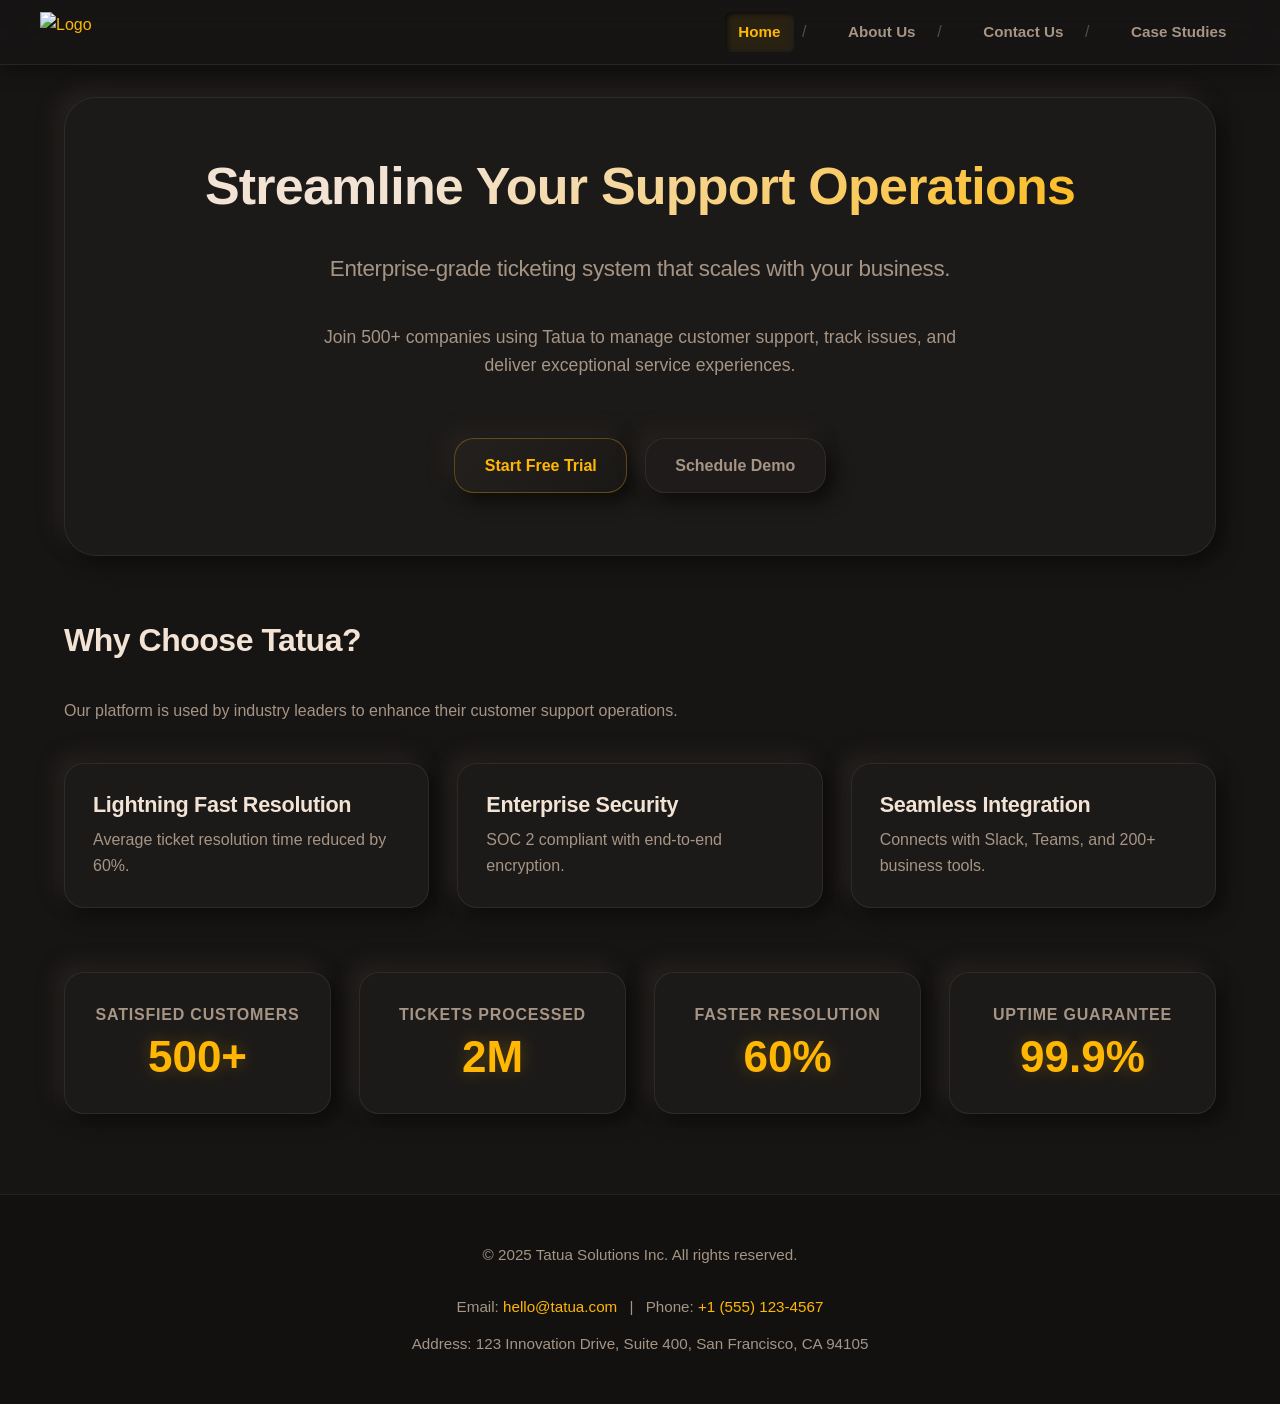
==== index.html @ 138afcab "Final Commit" ====
<!DOCTYPE html>
<html lang="en">
<head>
    <meta charset="UTF-8">
    <meta name="viewport" content="width=device-width, initial-scale=1.0">
    <meta name="description" content="Streamline your support operations with Tatua's enterprise-grade ticketing system. Join 500+ companies delivering exceptional customer experiences.">
    <title>Tatua - Enterprise Ticketing Solutions</title>
    <link rel="stylesheet" href="/global.css">
    <link rel="icon" href="/assets/tatua-favicon.png" type="image/x-icon">
</head>
<body>
    <!-- Header Section -->
    <header class="site-header">
        <div class="header-container">
          <!-- Brand / Logo -->
          <a href="/" class="brand" aria-label="Tatua Home">
            <img src="/assets/tatua-logo.png" alt="Logo" class="brand-logo" width="80" height="40">
          </a>
      
          <!-- Primary Navigation -->
          <nav class="main-nav" aria-label="Main Navigation">
            <ul class="nav-list">
              <li><a href="/index.html" class="nav-link active">Home</a></li>
              <li><a href="/pages/about.html" class="nav-link">About Us</a></li>
              <li><a href="/pages/contact.html" class="nav-link">Contact Us</a></li>
              <li><a href="/pages/case_studies.html" class="nav-link">Case Studies</a></li>
            </ul>
          </nav>
        </div>
    </header>

    <main>
        <!-- Hero Section -->
        <section aria-labelledby="hero-title">    
            <h1 id="hero-title">Streamline Your Support Operations</h1>
            <h2>Enterprise-grade ticketing system that scales with your business.</h2>
            <p>Join 500+ companies using Tatua to manage customer support, track issues, and deliver exceptional service experiences.</p>
            <div>
                <a href="/pages/contact.html" class="btn btn-primary">Start Free Trial</a>
                <a href="/pages/contact.html" class="btn btn-secondary">Schedule Demo</a>
            </div>
        </section>

        <!-- Services Section -->
        <section aria-labelledby="why-choose-us">
            <h2 id="why-choose-us">Why Choose Tatua?</h2>
            <p>Our platform is used by industry leaders to enhance their customer support operations.</p>
            <div class="cards-grid">
                <article class="card">
                    <h3>Lightning Fast Resolution</h3>
                    <p>Average ticket resolution time reduced by 60%.</p>
                </article>
                <article class="card">
                    <h3>Enterprise Security</h3>
                    <p>SOC 2 compliant with end-to-end encryption.</p>
                </article>
                <article class="card">
                    <h3>Seamless Integration</h3>
                    <p>Connects with Slack, Teams, and 200+ business tools.</p>
                </article>
            </div>
        </section>

        <!-- Stats Section -->
        <section aria-labelledby="stats-heading">
            <h2 id="stats-heading" class="sr-only">Our Stats</h2>
            <ul class="stats-list">
                <li class="stat-card">
                    <h3>Satisfied Customers</h3>
                    <p class="stat-number">500+</p>
                </li>
                <li class="stat-card">
                    <h3>Tickets Processed</h3>
                    <p class="stat-number">2M</p>
                </li>
                <li class="stat-card">
                    <h3>Faster Resolution</h3>
                    <p class="stat-number">60%</p>
                </li>
                <li class="stat-card">
                    <h3>Uptime Guarantee</h3>
                    <p class="stat-number">99.9%</p>
                </li>
            </ul>
        </section>
    </main>

    <!-- Footer Section -->
    <footer>
        <p>&copy; 2025 Tatua Solutions Inc. All rights reserved.</p>
        <div>
            <address>Email: <a href="mailto:hello@tatua.com">hello@tatua.com</a></address> |
            <address>Phone: <a href="tel:+15551234567">+1 (555) 123-4567</a></address>
        </div>
        <address>Address: 123 Innovation Drive, Suite 400, San Francisco, CA 94105</address>
    </footer>
</body>
</html>
---- global.css ----
/* ==========================================================================
   TATUA ENTERPRISE DESIGN SYSTEM - GLOBAL STYLESHEET
   Theme: Warm Night / Anti-Glare Neumorphism
   ========================================================================== */

/* --------------------------------------------------
   1. CSS Custom Properties / Design Tokens
   -------------------------------------------------- */
:root {
  /* Color Palette - Warm Night Anti-Glare */
  --color-bg: #171514;
  --color-surface: #1e1b1a;
  --color-surface-hover: #262220;
  --color-card-bg: #1c1a18;
  --color-card-border: rgba(242, 227, 213, 0.08);

  /* Typography Colors */
  --text-primary: #f2e3d5;
  --text-muted: #a69485;
  --text-subtle: #807165;
  --text-inverse: #171514;

  /* Accent Colors */
  --accent-amber: #ffb703;
  --accent-warm: #fb8500;
  --accent-glow: rgba(255, 183, 3, 0.25);
  --accent-glow-subtle: rgba(255, 183, 3, 0.08);

  /* Neumorphic Elevation Shadows */
  --shadow-flat: 8px 8px 18px #0d0c0b, -8px -8px 18px #262220;
  --shadow-flat-sm: 4px 4px 10px #0d0c0b, -4px -4px 10px #262220;
  --shadow-flat-hover: 12px 12px 24px #080707, -12px -12px 24px #2c2825;
  --shadow-inset: inset 4px 4px 10px #0d0c0b, inset -4px -4px 10px #262220;
  --shadow-inset-sm: inset 2px 2px 5px #0d0c0b, inset -2px -2px 5px #262220;
  --shadow-pressed: inset 3px 3px 6px #0d0c0b, inset -3px -3px 6px #262220;

  /* Border Radii */
  --radius-xs: 6px;
  --radius-sm: 12px;
  --radius-md: 20px;
  --radius-lg: 32px;
  --radius-full: 9999px;

  /* Layout & Spacing */
  --max-content-width: 1200px;
  --section-gap: 4rem;

  /* Transitions */
  --transition-fast: all 0.15s ease-out;
  --transition-normal: all 0.25s cubic-bezier(0.4, 0, 0.2, 1);
  --transition-slow: all 0.4s cubic-bezier(0.4, 0, 0.2, 1);
}

/* --------------------------------------------------
   2. Base CSS Reset & Typography
   -------------------------------------------------- */
*,
*::before,
*::after {
  box-sizing: border-box;
  margin: 0;
  padding: 0;
}

html {
  color-scheme: dark;
  scroll-behavior: smooth;
  font-size: 16px;
}

body {
  background-color: var(--color-bg);
  color: var(--text-primary);
  font-family: -apple-system, BlinkMacSystemFont, "Segoe UI", Roboto, Helvetica, Arial, sans-serif;
  line-height: 1.6;
  min-height: 100vh;
  display: flex;
  flex-direction: column;
  -webkit-font-smoothing: antialiased;
}

/* Typography Hierarchy */
h1, h2, h3, h4, h5, h6 {
  color: var(--text-primary);
  font-weight: 700;
  line-height: 1.25;
  letter-spacing: -0.015em;
}

h1 {
  font-size: 2.75rem;
  margin-bottom: 1rem;
}

h2 {
  font-size: 2rem;
  margin-bottom: 0.85rem;
}

h3 {
  font-size: 1.35rem;
  margin-bottom: 0.5rem;
}

h4 {
  font-size: 1.15rem;
}

p {
  color: var(--text-muted);
  margin-bottom: 1rem;
}

p:last-child {
  margin-bottom: 0;
}

a {
  text-decoration: none;
  color: var(--accent-amber);
  transition: var(--transition-normal);
}

a:hover {
  color: #ffffff;
  text-shadow: 0 0 8px var(--accent-glow);
}

ul, ol {
  list-style: none;
}

img, svg {
  display: block;
  max-width: 100%;
  height: auto;
}

/* Main Layout Container */
main {
  max-width: var(--max-content-width);
  width: 100%;
  margin: 0 auto;
  padding: 2rem 1.5rem 5rem 1.5rem;
  display: flex;
  flex-direction: column;
  gap: var(--section-gap);
  flex: 1;
}

/* Screen Reader Only Utility */
.sr-only {
  position: absolute;
  width: 1px;
  height: 1px;
  padding: 0;
  margin: -1px;
  overflow: hidden;
  clip: rect(0, 0, 0, 0);
  border: 0;
}

/* --------------------------------------------------
   3. Header & Site Navigation
   -------------------------------------------------- */
.site-header {
  position: sticky;
  top: 0;
  z-index: 1000;
  background-color: rgba(23, 21, 20, 0.85);
  backdrop-filter: blur(16px);
  -webkit-backdrop-filter: blur(16px);
  border-bottom: 1px solid var(--color-card-border);
  padding: 0.75rem 1.5rem;
  box-shadow: 0 4px 20px rgba(0, 0, 0, 0.4);
}

.header-container {
  max-width: var(--max-content-width);
  margin: 0 auto;
  display: flex;
  align-items: center;
  justify-content: space-between;
}

.brand {
  display: flex;
  align-items: center;
  gap: 0.75rem;
}

.brand-logo {
  height: 40px;
  width: auto;
  object-fit: contain;
  transition: var(--transition-normal);
}

.brand:hover .brand-logo {
  transform: scale(1.03);
  filter: drop-shadow(0 0 10px var(--accent-glow));
}

.main-nav {
  display: flex;
  align-items: center;
}

.nav-list {
  display: flex;
  align-items: center;
  gap: 1.75rem;
}

.nav-link {
  color: var(--text-muted);
  font-weight: 600;
  font-size: 0.95rem;
  padding: 0.5rem 0.85rem;
  border-radius: var(--radius-xs);
  transition: var(--transition-normal);
}

.nav-link:hover,
.nav-link.active {
  color: var(--accent-amber);
  background: var(--accent-glow-subtle);
  box-shadow: var(--shadow-inset-sm);
}

/* --------------------------------------------------
   4. Breadcrumb Navigation
   -------------------------------------------------- */
nav[aria-label="Breadcrumb"],
nav > ol {
  max-width: var(--max-content-width);
  margin: 1rem auto 0 auto;
  padding: 0 1.5rem;
}

nav ol {
  display: flex;
  align-items: center;
  gap: 0.5rem;
  font-size: 0.9rem;
  color: var(--text-subtle);
}

nav li {
  display: flex;
  align-items: center;
}

nav li:not(:last-child)::after {
  content: "/";
  margin-left: 0.5rem;
  color: var(--text-subtle);
  opacity: 0.6;
}

nav li a {
  color: var(--text-muted);
  font-weight: 500;
}

nav li a:hover {
  color: var(--accent-amber);
}

nav li[aria-current="page"] {
  color: var(--text-primary);
  font-weight: 600;
}

/* --------------------------------------------------
   5. Buttons & Interactive Primitives
   -------------------------------------------------- */
.btn {
  display: inline-flex;
  align-items: center;
  justify-content: center;
  padding: 0.85rem 1.85rem;
  font-size: 1rem;
  font-weight: 700;
  border-radius: var(--radius-md);
  background: var(--color-surface);
  color: var(--text-primary);
  border: 1px solid var(--color-card-border);
  cursor: pointer;
  box-shadow: var(--shadow-flat);
  transition: var(--transition-normal);
  font-family: inherit;
  text-align: center;
  gap: 0.5rem;
}

.btn:hover {
  box-shadow: var(--shadow-flat-hover);
  transform: translateY(-2px);
  color: var(--accent-amber);
}

.btn:active {
  box-shadow: var(--shadow-pressed);
  transform: translateY(0);
}

.btn-primary {
  background: linear-gradient(135deg, #24201d 0%, #1a1816 100%);
  color: var(--accent-amber);
  border: 1px solid rgba(255, 183, 3, 0.3);
}

.btn-primary:hover {
  color: #ffffff;
  background: linear-gradient(135deg, #fb8500 0%, #ffb703 100%);
  box-shadow: 0 0 20px var(--accent-glow), var(--shadow-flat-hover);
  text-shadow: 0 1px 2px rgba(0,0,0,0.4);
}

.btn-secondary {
  color: var(--text-muted);
}

.btn-secondary:hover {
  color: var(--text-primary);
  border-color: rgba(242, 227, 213, 0.2);
}

/* --------------------------------------------------
   6. Page Headers & Section Containers
   -------------------------------------------------- */
.page-header,
header.page-header {
  text-align: center;
  max-width: 800px;
  margin: 0 auto 1.5rem auto;
  display: flex;
  flex-direction: column;
  align-items: center;
  gap: 0.75rem;
}

.lead-subtitle {
  font-size: 1.35rem;
  font-weight: 600;
  color: var(--accent-amber);
  margin-bottom: 0.5rem;
}

section {
  display: flex;
  flex-direction: column;
  gap: 1.5rem;
}

/* Hero Section */
section[aria-labelledby="hero-title"] {
  text-align: center;
  padding: 3.5rem 2rem;
  background: var(--color-card-bg);
  border-radius: var(--radius-lg);
  box-shadow: var(--shadow-flat);
  border: 1px solid var(--color-card-border);
  position: relative;
  overflow: hidden;
}

section[aria-labelledby="hero-title"] h1 {
  font-size: 3.25rem;
  background: linear-gradient(135deg, var(--text-primary) 30%, var(--accent-amber) 100%);
  -webkit-background-clip: text;
  -webkit-text-fill-color: transparent;
  margin-bottom: 0.75rem;
}

section[aria-labelledby="hero-title"] h2 {
  font-size: 1.4rem;
  color: var(--text-muted);
  font-weight: 500;
  margin-bottom: 1rem;
}

section[aria-labelledby="hero-title"] p {
  max-width: 680px;
  margin: 0 auto 1.75rem auto;
  font-size: 1.1rem;
}

section[aria-labelledby="hero-title"] .btn {
  margin: 0.4rem;
}

/* --------------------------------------------------
   7. Cards, Grids & Neumorphic Components
   -------------------------------------------------- */
.card,
article.card {
  background: var(--color-card-bg);
  border-radius: var(--radius-md);
  padding: 1.75rem;
  box-shadow: var(--shadow-flat);
  border: 1px solid var(--color-card-border);
  transition: var(--transition-normal);
}

.card:hover {
  box-shadow: var(--shadow-flat-hover);
  transform: translateY(-3px);
}

/* Services / Features Grid */
section[aria-labelledby="why-choose-us"] > div,
section div:has(> .card),
.cards-grid {
  display: grid;
  grid-template-columns: repeat(auto-fit, minmax(280px, 1fr));
  gap: 1.75rem;
}

/* Team Grid */
.team-grid {
  display: grid;
  grid-template-columns: repeat(auto-fit, minmax(260px, 1fr));
  gap: 2rem;
}

.team-member {
  background: var(--color-card-bg);
  padding: 2rem 1.5rem;
  border-radius: var(--radius-md);
  box-shadow: var(--shadow-flat);
  border: 1px solid var(--color-card-border);
  text-align: center;
  transition: var(--transition-normal);
}

.team-member:hover {
  box-shadow: var(--shadow-flat-hover);
  transform: translateY(-4px);
}

.team-member h3 {
  color: var(--accent-amber);
  font-size: 1.3rem;
  margin-bottom: 0.35rem;
}

.team-member p strong {
  color: var(--accent-warm);
}

/* Values Grid */
.values-list {
  display: grid;
  grid-template-columns: repeat(auto-fit, minmax(240px, 1fr));
  gap: 1.75rem;
}

.value-card {
  background: var(--color-card-bg);
  padding: 1.75rem;
  border-radius: var(--radius-md);
  box-shadow: var(--shadow-flat);
  border: 1px solid var(--color-card-border);
  transition: var(--transition-normal);
}

.value-card:hover {
  box-shadow: var(--shadow-flat-hover);
  transform: translateY(-3px);
}

.value-card h3 {
  color: var(--accent-amber);
  margin-bottom: 0.5rem;
}

/* --------------------------------------------------
   8. Stats & Metrics
   -------------------------------------------------- */
.stats-list {
  display: grid;
  grid-template-columns: repeat(auto-fit, minmax(220px, 1fr));
  gap: 1.75rem;
  padding: 0;
}

.stat-card {
  background: var(--color-card-bg);
  border-radius: var(--radius-md);
  padding: 2rem 1.5rem;
  text-align: center;
  box-shadow: var(--shadow-flat);
  border: 1px solid var(--color-card-border);
  display: flex;
  flex-direction: column;
  align-items: center;
  justify-content: center;
  transition: var(--transition-normal);
}

.stat-card:hover {
  box-shadow: var(--shadow-flat-hover);
  transform: translateY(-3px);
}

.stat-card h3 {
  font-size: 1rem;
  color: var(--text-muted);
  font-weight: 600;
  text-transform: uppercase;
  letter-spacing: 0.05em;
  margin-bottom: 0.5rem;
}

.stat-number {
  font-size: 2.75rem;
  font-weight: 800;
  color: var(--accent-amber);
  text-shadow: 0 0 16px var(--accent-glow);
  line-height: 1.1;
}

/* --------------------------------------------------
   9. Case Studies Components
   -------------------------------------------------- */
.case-studies-container {
  display: flex;
  flex-direction: column;
  gap: 3rem;
}

.case-study {
  background: var(--color-card-bg);
  border-radius: var(--radius-lg);
  padding: 2.5rem;
  box-shadow: var(--shadow-flat);
  border: 1px solid var(--color-card-border);
  display: flex;
  flex-direction: column;
  gap: 2rem;
}

.case-study-header {
  border-bottom: 1px solid var(--color-card-border);
  padding-bottom: 1.5rem;
  display: flex;
  flex-direction: column;
  gap: 1rem;
}

.case-study-header h2 {
  color: var(--accent-amber);
  font-size: 2rem;
  margin-bottom: 0;
}

.company-meta {
  display: flex;
  flex-wrap: wrap;
  gap: 1.5rem;
}

.company-meta div {
  background: var(--color-surface);
  padding: 0.5rem 1rem;
  border-radius: var(--radius-sm);
  box-shadow: var(--shadow-inset-sm);
  display: flex;
  gap: 0.5rem;
  align-items: center;
  font-size: 0.9rem;
}

.company-meta dt {
  color: var(--text-subtle);
  font-weight: 600;
}

.company-meta dt::after {
  content: ":";
}

.company-meta dd {
  color: var(--text-primary);
  font-weight: 500;
}

.case-study-body {
  display: grid;
  grid-template-columns: repeat(auto-fit, minmax(300px, 1fr));
  gap: 2rem;
}

.case-narrative {
  background: rgba(23, 21, 20, 0.5);
  padding: 1.5rem;
  border-radius: var(--radius-sm);
  border: 1px solid var(--color-card-border);
}

.case-narrative h3 {
  color: var(--text-primary);
  border-bottom: 2px solid var(--accent-amber);
  display: inline-block;
  padding-bottom: 0.25rem;
  margin-bottom: 0.85rem;
}

/* Metrics Grid */
.metrics-grid {
  display: grid;
  grid-template-columns: repeat(auto-fit, minmax(220px, 1fr));
  gap: 1.25rem;
  margin-top: 1rem;
}

.metric-item {
  background: var(--color-surface);
  padding: 1.25rem;
  border-radius: var(--radius-sm);
  box-shadow: var(--shadow-inset-sm);
  border: 1px solid var(--color-card-border);
}

.metric-item dt {
  color: var(--text-muted);
  font-size: 0.85rem;
  text-transform: uppercase;
  letter-spacing: 0.05em;
  margin-bottom: 0.35rem;
}

.metric-item dd {
  color: var(--text-primary);
  font-weight: 700;
  font-size: 1.1rem;
}

.metric-highlight {
  display: block;
  color: var(--accent-amber);
  font-size: 0.9rem;
  font-weight: 600;
  margin-top: 0.25rem;
}

/* Testimonial Quote */
.case-quote,
figure.case-quote,
figure.testimonial-card {
  background: var(--color-surface);
  border-left: 4px solid var(--accent-amber);
  padding: 1.75rem;
  border-radius: 0 var(--radius-md) var(--radius-md) 0;
  box-shadow: var(--shadow-inset-sm);
  margin: 1rem 0;
}

.case-quote blockquote p,
figure.testimonial-card blockquote p {
  font-size: 1.1rem;
  font-style: italic;
  color: var(--text-primary);
  margin-bottom: 0.75rem;
  line-height: 1.5;
}

.case-quote figcaption,
figure.testimonial-card figcaption {
  font-size: 0.95rem;
  color: var(--text-muted);
}

.case-quote cite strong,
figure.testimonial-card cite strong {
  color: var(--accent-amber);
  font-style: normal;
}

/* Testimonials Grid */
.testimonials-grid {
  display: grid;
  grid-template-columns: repeat(auto-fit, minmax(300px, 1fr));
  gap: 2rem;
}

/* ROI Metrics List */
.roi-metrics-list {
  display: grid;
  grid-template-columns: repeat(auto-fit, minmax(240px, 1fr));
  gap: 1.5rem;
}

.roi-metric-item {
  background: var(--color-card-bg);
  padding: 1.75rem;
  border-radius: var(--radius-md);
  box-shadow: var(--shadow-flat);
  border: 1px solid var(--color-card-border);
}

.roi-metric-item dt {
  color: var(--text-muted);
  font-size: 0.95rem;
  margin-bottom: 0.5rem;
}

.roi-metric-item dd {
  color: var(--accent-amber);
  font-size: 1.4rem;
  font-weight: 700;
}

/* --------------------------------------------------
   10. Tables & Comparison Components
   -------------------------------------------------- */
.table-responsive {
  width: 100%;
  overflow-x: auto;
  border-radius: var(--radius-md);
  box-shadow: var(--shadow-flat);
  border: 1px solid var(--color-card-border);
  margin: 1.5rem 0;
}

table,
table.comparison-table,
table.metrics-table {
  width: 100%;
  border-collapse: collapse;
  text-align: left;
  background: var(--color-card-bg);
  font-size: 0.95rem;
}

caption {
  padding: 1rem;
  caption-side: top;
  font-weight: 600;
  color: var(--text-muted);
  text-align: left;
  background: var(--color-surface);
  border-bottom: 1px solid var(--color-card-border);
}

th, td {
  padding: 1rem 1.25rem;
  border-bottom: 1px solid var(--color-card-border);
}

thead th {
  background: var(--color-surface);
  color: var(--accent-amber);
  font-weight: 700;
  text-transform: uppercase;
  font-size: 0.85rem;
  letter-spacing: 0.05em;
}

tbody th[scope="row"] {
  color: var(--text-primary);
  font-weight: 600;
}

tbody tr {
  transition: var(--transition-fast);
}

tbody tr:nth-child(even) {
  background-color: rgba(255, 255, 255, 0.015);
}

tbody tr:hover {
  background-color: var(--color-surface-hover);
}

tfoot td, tfoot th {
  background: var(--color-surface);
  font-weight: 700;
  color: var(--accent-amber);
  font-size: 1.05rem;
  border-top: 2px solid var(--accent-amber);
}

/* --------------------------------------------------
   11. Contact Form & User Inputs
   -------------------------------------------------- */
.contact-form {
  background: var(--color-card-bg);
  border-radius: var(--radius-lg);
  padding: 2.5rem;
  box-shadow: var(--shadow-flat);
  border: 1px solid var(--color-card-border);
  display: flex;
  flex-direction: column;
  gap: 2rem;
  max-width: 850px;
  margin: 0 auto;
}

fieldset {
  border: 1px solid var(--color-card-border);
  border-radius: var(--radius-md);
  padding: 1.75rem;
  display: flex;
  flex-direction: column;
  gap: 1.5rem;
  background: rgba(23, 21, 20, 0.4);
}

legend {
  color: var(--accent-amber);
  font-weight: 700;
  font-size: 1.2rem;
  padding: 0 0.75rem;
}

.sub-fieldset {
  border: 1px solid rgba(242, 227, 213, 0.05);
  padding: 1.25rem;
  background: transparent;
}

.sub-fieldset legend {
  font-size: 1rem;
  color: var(--text-primary);
}

.form-group {
  display: flex;
  flex-direction: column;
  gap: 0.5rem;
}

.form-group label {
  color: var(--text-primary);
  font-weight: 600;
  font-size: 0.95rem;
}

.form-group label span[aria-hidden="true"] {
  color: var(--accent-warm);
}

input[type="text"],
input[type="email"],
input[type="tel"],
select,
textarea {
  width: 100%;
  padding: 0.85rem 1.15rem;
  border-radius: var(--radius-sm);
  background: var(--color-bg);
  color: var(--text-primary);
  border: 1px solid var(--color-card-border);
  box-shadow: var(--shadow-inset);
  font-family: inherit;
  font-size: 0.95rem;
  transition: var(--transition-normal);
}

input::placeholder,
textarea::placeholder {
  color: var(--text-subtle);
}

input:focus,
select:focus,
textarea:focus {
  outline: none;
  border-color: var(--accent-amber);
  box-shadow: var(--shadow-inset), 0 0 10px var(--accent-glow);
}

select option {
  background-color: var(--color-bg);
  color: var(--text-primary);
  padding: 0.5rem;
}

.choice-group {
  display: flex;
  flex-wrap: wrap;
  gap: 1.25rem;
}

.choice-group label,
.checkbox-group label {
  display: inline-flex;
  align-items: center;
  gap: 0.6rem;
  color: var(--text-muted);
  cursor: pointer;
  font-weight: 500;
}

input[type="radio"],
input[type="checkbox"] {
  accent-color: var(--accent-amber);
  width: 18px;
  height: 18px;
  cursor: pointer;
}

.form-actions {
  display: flex;
  gap: 1.25rem;
  flex-wrap: wrap;
  margin-top: 1rem;
}

/* --------------------------------------------------
   12. Offices & Action Cards
   -------------------------------------------------- */
.offices-grid,
.actions-grid,
section[aria-labelledby="company-details"] {
  display: grid;
  grid-template-columns: repeat(auto-fit, minmax(260px, 1fr));
  gap: 1.75rem;
}

.office-card,
.action-card {
  background: var(--color-card-bg);
  border-radius: var(--radius-md);
  padding: 2rem;
  box-shadow: var(--shadow-flat);
  border: 1px solid var(--color-card-border);
  transition: var(--transition-normal);
  display: flex;
  flex-direction: column;
  justify-content: space-between;
  gap: 1rem;
}

.office-card:hover,
.action-card:hover {
  box-shadow: var(--shadow-flat-hover);
  transform: translateY(-4px);
}

.office-card h3,
.action-card h3 {
  color: var(--accent-amber);
}

address {
  font-style: normal;
  color: var(--text-muted);
  line-height: 1.6;
}

/* --------------------------------------------------
   13. Footer Styling
   -------------------------------------------------- */
footer {
  margin-top: auto;
  background-color: #121110;
  border-top: 1px solid var(--color-card-border);
  padding: 3rem 1.5rem;
  text-align: center;
  color: var(--text-muted);
  font-size: 0.95rem;
  display: flex;
  flex-direction: column;
  align-items: center;
  gap: 0.75rem;
}

footer address {
  display: inline-block;
  margin: 0 0.5rem;
}

/* --------------------------------------------------
   14. Responsive Media Queries
   -------------------------------------------------- */
@media (max-width: 768px) {
  h1 {
    font-size: 2.25rem;
  }

  h2 {
    font-size: 1.65rem;
  }

  .site-header {
    padding: 0.75rem 1rem;
  }

  .header-container {
    flex-direction: column;
    gap: 1rem;
  }

  .nav-list {
    gap: 0.75rem;
    flex-wrap: wrap;
    justify-content: center;
  }

  main {
    padding: 1.5rem 1rem 3rem 1rem;
    gap: 2.5rem;
  }

  section[aria-labelledby="hero-title"] {
    padding: 2rem 1rem;
  }

  section[aria-labelledby="hero-title"] h1 {
    font-size: 2.25rem;
  }

  .contact-form,
  .case-study {
    padding: 1.5rem;
  }

  .form-actions {
    flex-direction: column;
  }

  .form-actions .btn {
    width: 100%;
  }
}

@media (max-width: 480px) {
  h1 {
    font-size: 1.85rem;
  }

  .company-meta {
    flex-direction: column;
    gap: 0.5rem;
  }

  .company-meta div {
    width: 100%;
  }
}
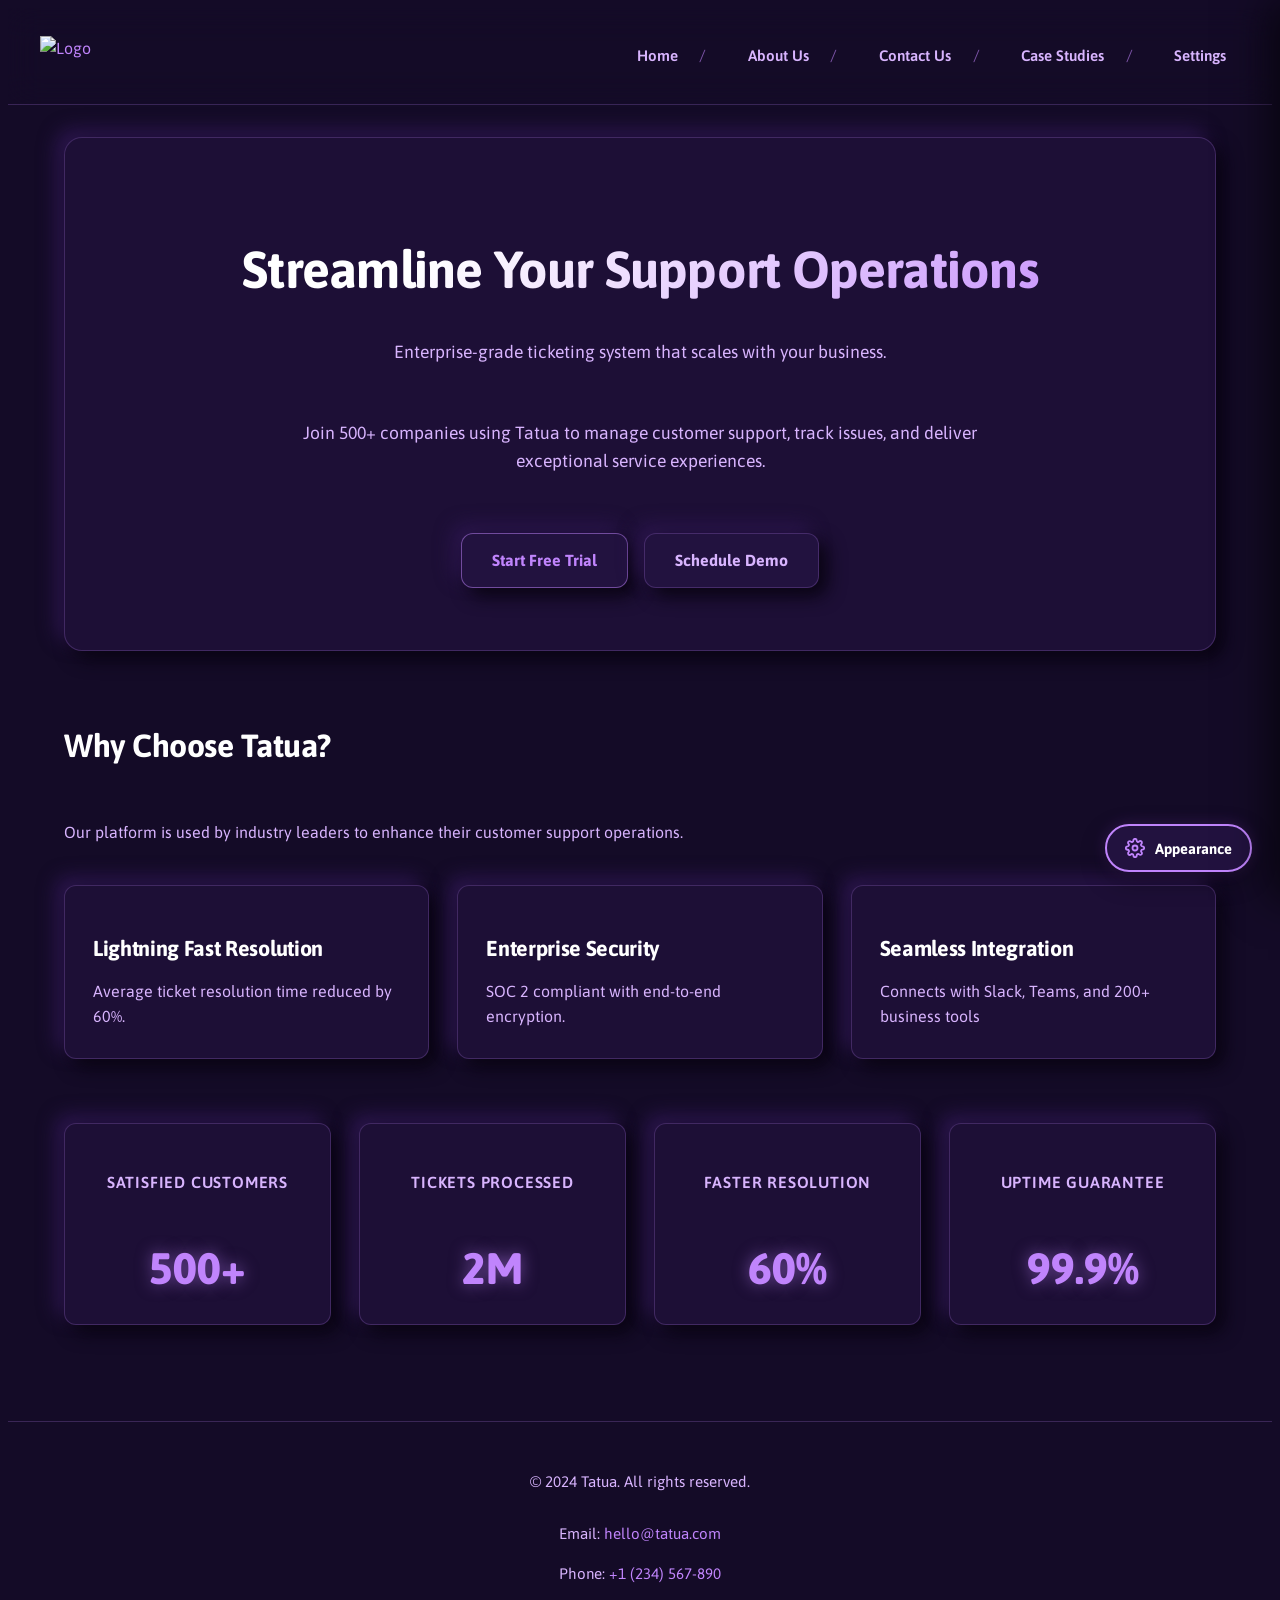
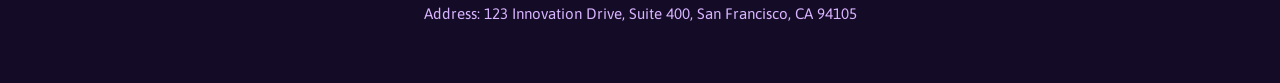
==== commit fc31ca4f: "Moved the index.html file to root" ====
--- a/index.html
+++ b/index.html
@@ -1,98 +1,98 @@
-<!DOCTYPE html>
-<html lang="en">
-<head>
-    <meta charset="UTF-8">
-    <meta name="viewport" content="width=device-width, initial-scale=1.0">
-    <meta name="description" content="Streamline your support operations with Tatua's enterprise-grade ticketing system. Join 500+ companies delivering exceptional customer experiences.">
-    <title>Tatua - Enterprise Ticketing Solutions</title>
-    <link rel="stylesheet" href="/global.css">
-    <link rel="icon" href="/assets/tatua-favicon.png" type="image/x-icon">
-</head>
-<body>
-    <!-- Header Section -->
-    <header class="site-header">
-        <div class="header-container">
-          <!-- Brand / Logo -->
-          <a href="/" class="brand" aria-label="Tatua Home">
-            <img src="/assets/tatua-logo.png" alt="Logo" class="brand-logo" width="80" height="40">
-          </a>
-      
-          <!-- Primary Navigation -->
-          <nav class="main-nav" aria-label="Main Navigation">
-            <ul class="nav-list">
-              <li><a href="/index.html" class="nav-link active">Home</a></li>
-              <li><a href="/pages/about.html" class="nav-link">About Us</a></li>
-              <li><a href="/pages/contact.html" class="nav-link">Contact Us</a></li>
-              <li><a href="/pages/case_studies.html" class="nav-link">Case Studies</a></li>
-            </ul>
-          </nav>
-        </div>
-    </header>
-
-    <main>
-        <!-- Hero Section -->
-        <section aria-labelledby="hero-title">    
-            <h1 id="hero-title">Streamline Your Support Operations</h1>
-            <h2>Enterprise-grade ticketing system that scales with your business.</h2>
-            <p>Join 500+ companies using Tatua to manage customer support, track issues, and deliver exceptional service experiences.</p>
-            <div>
-                <a href="/pages/contact.html" class="btn btn-primary">Start Free Trial</a>
-                <a href="/pages/contact.html" class="btn btn-secondary">Schedule Demo</a>
-            </div>
-        </section>
-
-        <!-- Services Section -->
-        <section aria-labelledby="why-choose-us">
-            <h2 id="why-choose-us">Why Choose Tatua?</h2>
-            <p>Our platform is used by industry leaders to enhance their customer support operations.</p>
-            <div class="cards-grid">
-                <article class="card">
-                    <h3>Lightning Fast Resolution</h3>
-                    <p>Average ticket resolution time reduced by 60%.</p>
-                </article>
-                <article class="card">
-                    <h3>Enterprise Security</h3>
-                    <p>SOC 2 compliant with end-to-end encryption.</p>
-                </article>
-                <article class="card">
-                    <h3>Seamless Integration</h3>
-                    <p>Connects with Slack, Teams, and 200+ business tools.</p>
-                </article>
-            </div>
-        </section>
-
-        <!-- Stats Section -->
-        <section aria-labelledby="stats-heading">
-            <h2 id="stats-heading" class="sr-only">Our Stats</h2>
-            <ul class="stats-list">
-                <li class="stat-card">
-                    <h3>Satisfied Customers</h3>
-                    <p class="stat-number">500+</p>
-                </li>
-                <li class="stat-card">
-                    <h3>Tickets Processed</h3>
-                    <p class="stat-number">2M</p>
-                </li>
-                <li class="stat-card">
-                    <h3>Faster Resolution</h3>
-                    <p class="stat-number">60%</p>
-                </li>
-                <li class="stat-card">
-                    <h3>Uptime Guarantee</h3>
-                    <p class="stat-number">99.9%</p>
-                </li>
-            </ul>
-        </section>
-    </main>
-
-    <!-- Footer Section -->
-    <footer>
-        <p>&copy; 2025 Tatua Solutions Inc. All rights reserved.</p>
-        <div>
-            <address>Email: <a href="mailto:hello@tatua.com">hello@tatua.com</a></address> |
-            <address>Phone: <a href="tel:+15551234567">+1 (555) 123-4567</a></address>
-        </div>
-        <address>Address: 123 Innovation Drive, Suite 400, San Francisco, CA 94105</address>
-    </footer>
-</body>
-</html>
+<!DOCTYPE html>
+<html lang="en">
+<head>
+    <meta charset="UTF-8">
+    <meta name="viewport" content="width=device-width, initial-scale=1.0">
+    <meta name="description" content="Streamline your support operations with Tatua's enterprise-grade ticketing system. Join 500+ companies delivering exceptional customer experiences.">
+    <title>Tatua - Enterprise Ticketing Solutions</title>
+    
+    <!-- Loads the script immediately -->
+    <script src="../theme.js" ></script>
+
+    <!-- Preloads Styles -->
+    <link rel="stylesheet" href="../partials/_variables.css">
+    <link rel="stylesheet" href="../global.css">
+    <link rel="icon" href="/assets/tatua-favicon.png" type="image/png">
+
+  
+</head>
+
+<body>
+    <header id="header"></header>
+    <main>
+        <!-- Hero Section -->
+        <section aria-labelledby="hero-title">
+            <h1 id="hero-title">Streamline Your Support Operations</h1>
+            <p class="hero-subtitle">Enterprise-grade ticketing system that scales with your business.</p>
+            <p>Join 500+ companies using Tatua to manage customer support, track issues, and deliver exceptional service
+                experiences.</p>
+            <div class="cta-group">
+                <a href="/pages/contact.html" class="btn btn-primary">Start Free Trial</a>
+                <a href="/pages/contact.html" class="btn btn-secondary">Schedule Demo</a>
+            </div>
+        </section>
+
+        <!-- Services Section -->
+        <section aria-labelledby="why-choose-us">
+            <h2 id="why-choose-us">Why Choose Tatua?</h2>
+            <p>Our platform is used by industry leaders to enhance their customer support operations.</p>
+            <div class="features-grid">
+                <article class="card">
+                    <h3>Lightning Fast Resolution</h3>
+                    <p>Average ticket resolution time reduced by 60%.</p>
+                </article>
+                <article class="card">
+                    <h3>Enterprise Security</h3>
+                    <p>SOC 2 compliant with end-to-end encryption.</p>
+                </article>
+                <article class="card">
+                    <h3>Seamless Integration</h3>
+                    <p>Connects with Slack, Teams, and 200+ business tools</p>
+                </article>
+            </div>
+        </section>
+
+        <!-- Stats Section -->
+        <section aria-labelledby="stats-heading">
+            <h2 id="stats-heading" class="sr-only">Our Stats</h2>
+            <ul class="stats-list">
+                <li class="stat-card">
+                    <h3>Satisfied Customers</h3>
+                    <p class="stat-number">500+</p>
+                </li>
+                <li class="stat-card">
+                    <h3>Tickets Processed</h3>
+                    <p class="stat-number">2M</p>
+                </li>
+                <li class="stat-card">
+                    <h3>Faster Resolution</h3>
+                    <p class="stat-number">60%</p>
+                </li>
+                <li class="stat-card">
+                    <h3>Uptime Guarantee</h3>
+                    <p class="stat-number">99.9%</p>
+                </li>
+            </ul>
+        </section>
+    </main>
+      <!-- Contact Section -->
+      <footer>
+        &copy; 2024 Tatua. All rights reserved.
+        <address>
+            <p>Email: <a href="mailto:hello@tatua.com">hello@tatua.com</a></p>
+            <p>Phone: <a href="tel:+1234567890">+1 (234) 567-890</a></p>
+            <p>Address: 123 Innovation Drive, Suite 400, San Francisco, CA 94105</p>
+        </address>
+    </footer>
+
+    <script>
+        // Load the header dynamically
+        fetch('../partials/header.html')
+          .then(response => response.text())
+          .then(data => {
+            document.getElementById('header').innerHTML = data;
+          })
+          .catch(error => console.error('Error loading header:', error));
+      </script>
+</body>
+</html>
--- a/partials/_variables.css
+++ b/partials/_variables.css
@@ -0,0 +1,86 @@
+:root {
+  /* Dynamic Typography System */
+  --font-family-base: 'Asap', 'Lexend Decor', 'Lexend', 'Inter';
+  --font-family-heading: 'Asap', 'Lexend Deca', 'Inter';
+  --base-font-size: 1rem;
+
+  /* Dynamic Spacing System */
+  --spacing-scale: 1;
+  --section-gap: calc(3rem * var(--spacing-scale, 1));
+  --max-content-width: 75rem;
+
+  /* Dynamic Border Radius System */
+  --radius-base: 0.75rem;
+  --radius-xs: calc(var(--radius-base) * 0.35);
+  --radius-sm: calc(var(--radius-base) * 0.65);
+  --radius-md: var(--radius-base);
+  --radius-lg: calc(var(--radius-base) * 1.5);
+  --radius-xl: calc(var(--radius-base) * 2.25);
+  --radius-full: 9999rem;
+
+/* Default Theme */
+  --color-bg: #140b27;
+  --color-surface: #22123f;
+  --color-surface-hover: #311959;
+  --color-card-bg: #1d0f36;
+  --color-card-border: rgba(192, 132, 252, 0.22);
+  --text-primary: #ffffff;
+  --text-muted: #d8b4fe;
+  --text-subtle: #c084fc;
+  --accent-warm: #a855f7;
+  --accent-amber: #c084fc;
+  --accent-glow: rgba(192, 132, 252, 0.5);
+  --accent-glow-subtle: rgba(168, 85, 247, 0.22);
+
+  /* Neumorphic Shadows (Deep Violet & Vibrant Lilac) */
+  --neumorph-dark: #090412;
+  --neumorph-light: #2c164e;
+  --shadow-flat: 0.5rem 0.5rem 1.125rem var(--neumorph-dark), -0.5rem -0.5rem 1.125rem var(--neumorph-light);
+  --shadow-flat-hover: 0.625rem 0.625rem 1.375rem var(--neumorph-dark), -0.625rem -0.625rem 1.375rem var(--neumorph-light);
+  --shadow-pressed: inset 0.3125rem 0.3125rem 0.75rem var(--neumorph-dark), inset -0.3125rem -0.3125rem 0.75rem var(--neumorph-light);
+  --shadow-inset: inset 0.1875rem 0.1875rem 0.5rem var(--neumorph-dark), inset -0.1875rem -0.1875rem 0.5rem var(--neumorph-light);
+  --shadow-inset-sm: inset 0.125rem 0.125rem 0.3125rem var(--neumorph-dark), inset -0.125rem -0.125rem 0.3125rem var(--neumorph-light);
+
+  /* Transitions */
+  --transition-fast: 0.18s ease;
+  --transition-normal: 0.3s ease;
+}
+/* Theme Two */
+html[data-theme="light"] {
+  --color-bg: #fff8f2;
+  --color-surface: #ffedd5;
+  --color-surface-hover: #fed7aa;
+  --color-card-bg: #ffffff;
+  --color-card-border: rgba(249, 115, 22, 0.25);
+  --text-primary: #3d1308;
+  --text-muted: #9a3412;
+  --text-subtle: #ea580c;
+  --accent-warm: #ea580c;
+  --accent-amber: #f97316;
+  --accent-glow: rgba(249, 115, 22, 0.45);
+  --accent-glow-subtle: rgba(249, 115, 22, 0.18);
+
+  /* Neumorphism adapted for radiant orange background */
+  --neumorph-dark: #edd4c0;
+  --neumorph-light: #ffffff;
+}
+
+/* Theme Three */
+html[data-theme="blue"] {
+  --color-bg: #130a21;
+  --color-surface: #201037;
+  --color-surface-hover: #2e164f;
+  --color-card-bg: #1c0e32;
+  --color-card-border: rgba(251, 146, 60, 0.28);
+  --text-primary: #ffffff;
+  --text-muted: #e9d5ff;
+  --text-subtle: #fb923c;
+  --accent-warm: #f97316;
+  --accent-amber: #d946ef;
+  --accent-glow: rgba(249, 115, 22, 0.5);
+  --accent-glow-subtle: rgba(217, 70, 239, 0.25);
+
+  /* Neumorphism adapted for purple & orange fusion */
+  --neumorph-dark: #080310;
+  --neumorph-light: #291444;
+}
--- a/global.css
+++ b/global.css
@@ -1,91 +1,37 @@
-
-
-
-
-
-/* ==========================================================================
-   TATUA ENTERPRISE DESIGN SYSTEM - GLOBAL STYLESHEET
-   Theme: Warm Night / Anti-Glare Neumorphism
-   ========================================================================== */
-
-/* --------------------------------------------------
-   1. CSS Custom Properties / Design Tokens
-   -------------------------------------------------- */
-:root {
-  /* Color Palette - Warm Night Anti-Glare */
-  --color-bg: #171514;
-  --color-surface: #1e1b1a;
-  --color-surface-hover: #262220;
-  --color-card-bg: #1c1a18;
-  --color-card-border: rgba(242, 227, 213, 0.08);
-
-  /* Typography Colors */
-  --text-primary: #f2e3d5;
-  --text-muted: #a69485;
-  --text-subtle: #807165;
-  --text-inverse: #171514;
-
-  /* Accent Colors */
-  --accent-amber: #ffb703;
-  --accent-warm: #fb8500;
-  --accent-glow: rgba(255, 183, 3, 0.25);
-  --accent-glow-subtle: rgba(255, 183, 3, 0.08);
-
-  /* Neumorphic Elevation Shadows */
-  --shadow-flat: 8px 8px 18px #0d0c0b, -8px -8px 18px #262220;
-  --shadow-flat-sm: 4px 4px 10px #0d0c0b, -4px -4px 10px #262220;
-  --shadow-flat-hover: 12px 12px 24px #080707, -12px -12px 24px #2c2825;
-  --shadow-inset: inset 4px 4px 10px #0d0c0b, inset -4px -4px 10px #262220;
-  --shadow-inset-sm: inset 2px 2px 5px #0d0c0b, inset -2px -2px 5px #262220;
-  --shadow-pressed: inset 3px 3px 6px #0d0c0b, inset -3px -3px 6px #262220;
-
-  /* Border Radii */
-  --radius-xs: 6px;
-  --radius-sm: 12px;
-  --radius-md: 20px;
-  --radius-lg: 32px;
-  --radius-full: 9999px;
-
-  /* Layout & Spacing */
-  --max-content-width: 1200px;
-  --section-gap: 4rem;
-
-  /* Transitions */
-  --transition-fast: all 0.15s ease-out;
-  --transition-normal: all 0.25s cubic-bezier(0.4, 0, 0.2, 1);
-  --transition-slow: all 0.4s cubic-bezier(0.4, 0, 0.2, 1);
-}
-
-/* --------------------------------------------------
-   2. Base CSS Reset & Typography
-   -------------------------------------------------- */
-*,
-*::before,
-*::after {
+@import url('https://fonts.googleapis.com/css2?family=Asap:ital,wght@0,300..900;1,300..900&family=Lexend+Deca:wght@300;400;500;600;700;800&family=Inter:wght@300;400;500;600;700;800&display=swap');
+
+*, *::before, *::after {
   box-sizing: border-box;
-  margin: 0;
-  padding: 0;
 }
 
 html {
-  color-scheme: dark;
+  font-size: var(--base-font-size, 1rem);
+  font-family: var(--font-family-base);
+  box-sizing: border-box;
   scroll-behavior: smooth;
-  font-size: 16px;
+  -webkit-font-smoothing: antialiased;
+  -moz-osx-font-smoothing: grayscale;
 }
 
 body {
+  font-family: var(--font-family-base);
   background-color: var(--color-bg);
   color: var(--text-primary);
-  font-family: -apple-system, BlinkMacSystemFont, "Segoe UI", Roboto, Helvetica, Arial, sans-serif;
   line-height: 1.6;
   min-height: 100vh;
   display: flex;
   flex-direction: column;
-  -webkit-font-smoothing: antialiased;
+  /* Smoothly animates colors, font-size, and spacing */
+  transition: background-color 0.4s ease, color 0.4s ease, font-size 0.25s ease;
 }
 
 /* Typography Hierarchy */
-h1, h2, h3, h4, h5, h6 {
+h1,
+h2,
+h3,
+h4,
+h5,
+h6 {
   color: var(--text-primary);
   font-weight: 700;
   line-height: 1.25;
@@ -131,11 +77,13 @@
   text-shadow: 0 0 8px var(--accent-glow);
 }
 
-ul, ol {
+ul,
+ol {
   list-style: none;
 }
 
-img, svg {
+img,
+svg {
   display: block;
   max-width: 100%;
   height: auto;
@@ -172,12 +120,11 @@
   position: sticky;
   top: 0;
   z-index: 1000;
-  background-color: rgba(23, 21, 20, 0.85);
   backdrop-filter: blur(16px);
   -webkit-backdrop-filter: blur(16px);
   border-bottom: 1px solid var(--color-card-border);
   padding: 0.75rem 1.5rem;
-  box-shadow: 0 4px 20px rgba(0, 0, 0, 0.4);
+  border-radius: 3opx;
 }
 
 .header-container {
@@ -237,7 +184,7 @@
    4. Breadcrumb Navigation
    -------------------------------------------------- */
 nav[aria-label="Breadcrumb"],
-nav > ol {
+nav>ol {
   max-width: var(--max-content-width);
   margin: 1rem auto 0 auto;
   padding: 0 1.5rem;
@@ -311,16 +258,16 @@
 }
 
 .btn-primary {
-  background: linear-gradient(135deg, #24201d 0%, #1a1816 100%);
-  color: var(--accent-amber);
-  border: 1px solid rgba(255, 183, 3, 0.3);
+  background: var(--color-surface);
+  color: var(--accent-amber);
+  border: 1px solid var(--accent-glow);
 }
 
 .btn-primary:hover {
   color: #ffffff;
-  background: linear-gradient(135deg, #fb8500 0%, #ffb703 100%);
+  background: linear-gradient(135deg, var(--accent-warm) 0%, var(--accent-amber) 100%);
   box-shadow: 0 0 20px var(--accent-glow), var(--shadow-flat-hover);
-  text-shadow: 0 1px 2px rgba(0,0,0,0.4);
+  text-shadow: 0 1px 2px rgba(0, 0, 0, 0.4);
 }
 
 .btn-secondary {
@@ -415,7 +362,7 @@
 }
 
 /* Services / Features Grid */
-section[aria-labelledby="why-choose-us"] > div,
+section[aria-labelledby="why-choose-us"]>div,
 section div:has(> .card),
 .cards-grid {
   display: grid;
@@ -423,36 +370,160 @@
   gap: 1.75rem;
 }
 
-/* Team Grid */
+/* Team Grid & 3D Flip Card */
 .team-grid {
   display: grid;
   grid-template-columns: repeat(auto-fit, minmax(260px, 1fr));
   gap: 2rem;
 }
 
-.team-member {
+.team-card {
+  perspective: 1000px;
+  min-height: 360px;
+  cursor: pointer;
+  outline: none;
+}
+
+.team-card-inner {
+  position: relative;
+  width: 100%;
+  height: 100%;
+  min-height: 360px;
+  text-align: center;
+  transition: transform 0.7s cubic-bezier(0.4, 0, 0.2, 1);
+  transform-style: preserve-3d;
+}
+
+.team-card:hover .team-card-inner,
+.team-card:focus-within .team-card-inner,
+.team-card.flipped .team-card-inner {
+  transform: rotateY(180deg);
+}
+
+.team-card-front,
+.team-card-back {
+  position: absolute;
+  top: 0;
+  left: 0;
+  width: 100%;
+  height: 100%;
+  -webkit-backface-visibility: hidden;
+  backface-visibility: hidden;
+  border-radius: var(--radius-md);
   background: var(--color-card-bg);
+  border: 1px solid var(--color-card-border);
+  box-shadow: var(--shadow-flat);
   padding: 2rem 1.5rem;
-  border-radius: var(--radius-md);
-  box-shadow: var(--shadow-flat);
-  border: 1px solid var(--color-card-border);
-  text-align: center;
-  transition: var(--transition-normal);
-}
-
-.team-member:hover {
-  box-shadow: var(--shadow-flat-hover);
-  transform: translateY(-4px);
-}
-
-.team-member h3 {
+  display: flex;
+  flex-direction: column;
+  align-items: center;
+  justify-content: center;
+  box-sizing: border-box;
+}
+
+.team-card-front {
+  z-index: 2;
+}
+
+.team-card-back {
+  transform: rotateY(180deg);
+  background: var(--color-surface);
+}
+
+.team-avatar {
+  width: 90px;
+  height: 90px;
+  border-radius: var(--radius-full);
+  background: var(--accent-glow-subtle);
+  border: 2px solid var(--accent-amber);
+  display: flex;
+  align-items: center;
+  justify-content: center;
+  margin-bottom: 1.25rem;
+  overflow: hidden;
+  box-shadow: var(--shadow-inset-sm);
+  transition: transform var(--transition-normal);
+}
+
+.team-card:hover .team-avatar {
+  transform: scale(1.08);
+}
+
+.avatar-img {
+  width: 100%;
+  height: 100%;
+  object-fit: cover;
+  display: block;
+}
+
+.avatar-svg {
+  width: 100%;
+  height: 100%;
+}
+
+.team-card h3 {
   color: var(--accent-amber);
   font-size: 1.3rem;
   margin-bottom: 0.35rem;
 }
 
-.team-member p strong {
+.team-card .role {
+  color: var(--text-muted);
+  font-weight: 500;
+  font-size: 0.95rem;
+  margin-bottom: 0.5rem;
+}
+
+.team-card .flip-badge {
+  font-size: 0.8rem;
   color: var(--accent-warm);
+  background: var(--accent-glow-subtle);
+  padding: 0.35rem 0.75rem;
+  border-radius: var(--radius-full);
+  border: 1px dashed var(--accent-amber);
+  margin-top: 1rem;
+  display: inline-flex;
+  align-items: center;
+  gap: 0.4rem;
+}
+
+.team-card-back .role-subtitle {
+  color: var(--text-subtle);
+  font-size: 0.85rem;
+  margin-bottom: 0.75rem;
+  font-style: italic;
+}
+
+.team-card-back .experience {
+  font-size: 0.9rem;
+  color: var(--text-muted);
+  margin-bottom: 0.75rem;
+}
+
+.team-card-back .experience strong {
+  color: var(--accent-warm);
+}
+
+.team-card-back .bio {
+  font-size: 0.88rem;
+  line-height: 1.45;
+  color: var(--text-primary);
+  margin-bottom: 1rem;
+}
+
+.team-card-back .contact {
+  margin-top: auto;
+}
+
+.team-card-back .contact a {
+  color: var(--accent-amber);
+  text-decoration: none;
+  font-weight: 600;
+  font-size: 0.9rem;
+}
+
+.team-card-back .contact a:hover {
+  text-decoration: underline;
 }
 
 /* Values Grid */
@@ -750,7 +821,8 @@
   border-bottom: 1px solid var(--color-card-border);
 }
 
-th, td {
+th,
+td {
   padding: 1rem 1.25rem;
   border-bottom: 1px solid var(--color-card-border);
 }
@@ -781,7 +853,8 @@
   background-color: var(--color-surface-hover);
 }
 
-tfoot td, tfoot th {
+tfoot td,
+tfoot th {
   background: var(--color-surface);
   font-weight: 700;
   color: var(--accent-amber);
@@ -963,7 +1036,6 @@
    -------------------------------------------------- */
 footer {
   margin-top: auto;
-  background-color: #121110;
   border-top: 1px solid var(--color-card-border);
   padding: 3rem 1.5rem;
   text-align: center;
@@ -1021,8 +1093,14 @@
   }
 
   .contact-form,
-  .case-study {
+  .case-study,
+  .setting-card,
+  .preview-container {
     padding: 1.5rem;
+  }
+
+  .settings-grid {
+    grid-template-columns: 1fr;
   }
 
   .form-actions {
@@ -1047,4 +1125,822 @@
   .company-meta div {
     width: 100%;
   }
-}+
+  .theme-buttons-grid,
+  .font-family-buttons-grid {
+    grid-template-columns: 1fr;
+  }
+}
+
+/* --------------------------------------------------
+   15. Settings & System Appearance Controls
+   -------------------------------------------------- */
+.settings-container {
+  display: flex;
+  flex-direction: column;
+  gap: calc(2rem * var(--spacing-scale, 1));
+  max-width: 60rem;
+  margin: 0 auto;
+  width: 100%;
+}
+
+.settings-grid {
+  display: grid;
+  grid-template-columns: repeat(auto-fit, minmax(23.75rem, 1fr));
+  gap: calc(1.75rem * var(--spacing-scale, 1));
+}
+
+.setting-card {
+  background: var(--color-card-bg);
+  border-radius: var(--radius-lg);
+  padding: calc(2rem * var(--spacing-scale, 1));
+  box-shadow: var(--shadow-flat);
+  border: 0.0625rem solid var(--color-card-border);
+  display: flex;
+  flex-direction: column;
+  gap: 1.25rem;
+  transition: var(--transition-normal);
+}
+
+.setting-card:hover {
+  box-shadow: var(--shadow-flat-hover);
+  border-color: rgba(255, 183, 3, 0.25);
+}
+
+.setting-header {
+  display: flex;
+  align-items: flex-start;
+  justify-content: space-between;
+  gap: 1rem;
+}
+
+.setting-title-group h2,
+.setting-title-group h3 {
+  font-size: 1.3rem;
+  margin-bottom: 0.25rem;
+  color: var(--text-primary);
+}
+
+.setting-description {
+  font-size: 0.92rem;
+  color: var(--text-muted);
+  margin-bottom: 0;
+  line-height: 1.45;
+}
+
+.setting-badge {
+  background: var(--accent-glow-subtle);
+  color: var(--accent-amber);
+  border: 0.0625rem solid rgba(255, 183, 3, 0.3);
+  padding: 0.35rem 0.85rem;
+  border-radius: var(--radius-full);
+  font-size: 0.88rem;
+  font-weight: 700;
+  white-space: nowrap;
+  letter-spacing: 0.02em;
+  box-shadow: var(--shadow-inset-sm);
+  transition: var(--transition-fast);
+}
+
+/* Range Slider Control Styles */
+.slider-control-group {
+  display: flex;
+  flex-direction: column;
+  gap: 0.85rem;
+}
+
+.slider-wrapper {
+  position: relative;
+  display: flex;
+  align-items: center;
+  gap: 1rem;
+}
+
+.range-slider {
+  -webkit-appearance: none;
+  appearance: none;
+  width: 100%;
+  height: 0.625rem;
+  border-radius: var(--radius-full);
+  background: var(--color-surface);
+  box-shadow: var(--shadow-inset);
+  outline: none;
+  border: 0.0625rem solid var(--color-card-border);
+  cursor: pointer;
+  transition: var(--transition-fast);
+}
+
+.range-slider:focus {
+  border-color: var(--accent-amber);
+  box-shadow: var(--shadow-inset), 0 0 0.625rem var(--accent-glow);
+}
+
+/* WebKit Slider Thumb */
+.range-slider::-webkit-slider-thumb {
+  -webkit-appearance: none;
+  appearance: none;
+  width: 1.625rem;
+  height: 1.625rem;
+  border-radius: 50%;
+  background: linear-gradient(135deg, var(--accent-amber), var(--accent-warm));
+  box-shadow: 0 0.125rem 0.625rem var(--accent-glow), 0 0 0 0.1875rem var(--color-surface);
+  cursor: grab;
+  border: none;
+  transition: transform 0.15s ease, box-shadow 0.15s ease;
+}
+
+.range-slider::-webkit-slider-thumb:hover {
+  transform: scale(1.15);
+  box-shadow: 0 0 1rem var(--accent-glow), 0 0 0 0.25rem var(--color-surface);
+}
+
+.range-slider::-webkit-slider-thumb:active {
+  cursor: grabbing;
+  transform: scale(1.05);
+}
+
+/* Firefox Slider Thumb */
+.range-slider::-moz-range-thumb {
+  width: 1.625rem;
+  height: 1.625rem;
+  border-radius: 50%;
+  background: linear-gradient(135deg, var(--accent-amber), var(--accent-warm));
+  box-shadow: 0 0.125rem 0.625rem var(--accent-glow), 0 0 0 0.1875rem var(--color-surface);
+  cursor: grab;
+  border: none;
+  transition: transform 0.15s ease, box-shadow 0.15s ease;
+}
+
+.range-slider::-moz-range-thumb:hover {
+  transform: scale(1.15);
+  box-shadow: 0 0 1rem var(--accent-glow), 0 0 0 0.25rem var(--color-surface);
+}
+
+.slider-scale-labels {
+  display: flex;
+  justify-content: space-between;
+  font-size: 0.8rem;
+  color: var(--text-subtle);
+  font-weight: 500;
+  padding: 0 0.25rem;
+}
+
+/* Preset Chips */
+.presets-group {
+  display: flex;
+  flex-wrap: wrap;
+  align-items: center;
+  gap: 0.5rem;
+}
+
+.presets-label {
+  font-size: 0.8rem;
+  color: var(--text-subtle);
+  font-weight: 600;
+  text-transform: uppercase;
+  letter-spacing: 0.05em;
+  margin-right: 0.25rem;
+}
+
+.preset-btn {
+  background: var(--color-surface);
+  border: 0.0625rem solid var(--color-card-border);
+  color: var(--text-muted);
+  padding: 0.4rem 0.8rem;
+  border-radius: var(--radius-sm);
+  font-size: 0.84rem;
+  font-weight: 600;
+  cursor: pointer;
+  box-shadow: var(--shadow-inset-sm);
+  transition: var(--transition-fast);
+  font-family: inherit;
+}
+
+.preset-btn:hover {
+  color: var(--accent-amber);
+  border-color: rgba(255, 183, 3, 0.4);
+  transform: translateY(-0.0625rem);
+}
+
+.preset-btn.active {
+  background: var(--accent-glow-subtle);
+  color: var(--accent-amber);
+  border-color: var(--accent-amber);
+  font-weight: 700;
+}
+
+/* Theme Button Group */
+.theme-buttons-grid {
+  display: grid;
+  grid-template-columns: repeat(3, 1fr);
+  gap: 0.85rem;
+}
+
+.theme-btn {
+  display: flex;
+  flex-direction: column;
+  align-items: center;
+  justify-content: center;
+  gap: 0.6rem;
+  padding: 1.1rem 0.85rem;
+  background: var(--color-surface);
+  color: var(--text-primary);
+  border: 0.125rem solid var(--color-card-border);
+  border-radius: var(--radius-md);
+  box-shadow: var(--shadow-flat);
+  cursor: pointer;
+  font-family: inherit;
+  font-weight: 600;
+  font-size: 0.95rem;
+  transition: var(--transition-normal);
+}
+
+.theme-btn:hover {
+  box-shadow: var(--shadow-flat-hover);
+  border-color: rgba(255, 183, 3, 0.4);
+  transform: translateY(-0.125rem);
+}
+
+.theme-btn.is-active {
+  border-color: var(--accent-amber);
+  background: var(--accent-glow-subtle);
+  color: var(--accent-amber);
+  box-shadow: 0 0 1rem var(--accent-glow-subtle), var(--shadow-inset-sm);
+}
+
+.theme-color-swatch {
+  width: 1.625rem;
+  height: 1.625rem;
+  border-radius: 50%;
+  border: 0.125rem solid rgba(255, 255, 255, 0.25);
+}
+
+.swatch-dark {
+  background: linear-gradient(135deg, #140b27 50%, #c084fc 50%);
+}
+
+.swatch-light {
+  background: linear-gradient(135deg, #fff8f2 50%, #f97316 50%);
+}
+
+.swatch-blue {
+  background: linear-gradient(135deg, #a855f7 50%, #f97316 50%);
+}
+
+/* Font Family Button Group */
+.font-family-buttons-grid {
+  display: grid;
+  grid-template-columns: repeat(3, 1fr);
+  gap: 0.85rem;
+}
+
+.font-family-btn {
+  display: flex;
+  flex-direction: column;
+  align-items: center;
+  justify-content: center;
+  gap: 0.4rem;
+  padding: 1.1rem 0.85rem;
+  background: var(--color-surface);
+  color: var(--text-primary);
+  border: 0.125rem solid var(--color-card-border);
+  border-radius: var(--radius-md);
+  box-shadow: var(--shadow-flat);
+  cursor: pointer;
+  font-weight: 600;
+  font-size: 0.95rem;
+  transition: var(--transition-normal);
+}
+
+.font-family-btn:hover {
+  box-shadow: var(--shadow-flat-hover);
+  border-color: rgba(255, 183, 3, 0.4);
+  transform: translateY(-0.125rem);
+}
+
+.font-family-btn.is-active {
+  border-color: var(--accent-amber);
+  background: var(--accent-glow-subtle);
+  color: var(--accent-amber);
+  box-shadow: 0 0 1rem var(--accent-glow-subtle), var(--shadow-inset-sm);
+}
+
+.font-preview-sample {
+  font-size: 1.6rem;
+  font-weight: 700;
+  line-height: 1.1;
+}
+
+.font-name-label {
+  font-size: 0.85rem;
+  font-weight: 600;
+}
+
+/* Interactive Preview Box */
+.preview-container {
+  background: var(--color-card-bg);
+  border-radius: var(--radius-lg);
+  padding: calc(2rem * var(--spacing-scale, 1));
+  box-shadow: var(--shadow-flat);
+  border: 0.0625rem solid var(--color-card-border);
+  display: flex;
+  flex-direction: column;
+  gap: calc(1.25rem * var(--spacing-scale, 1));
+}
+
+.preview-badge-row {
+  display: flex;
+  align-items: center;
+  justify-content: space-between;
+  flex-wrap: wrap;
+  gap: 0.75rem;
+}
+
+.font-indicator-pill {
+  display: inline-flex;
+  align-items: center;
+  gap: 0.4rem;
+  padding: 0.35rem 0.85rem;
+  border-radius: var(--radius-full);
+  background: var(--color-surface);
+  border: 0.0625rem solid var(--color-card-border);
+  font-size: 0.85rem;
+  color: var(--accent-amber);
+  box-shadow: var(--shadow-inset-sm);
+  font-weight: 600;
+}
+
+.font-indicator-pill span.font-pill-icon {
+  font-size: 1rem;
+}
+
+.settings-footer-actions {
+  display: flex;
+  align-items: center;
+  justify-content: space-between;
+  flex-wrap: wrap;
+  gap: 1rem;
+  padding-top: 1.25rem;
+  border-top: 0.0625rem solid var(--color-card-border);
+}
+
+.save-status-msg {
+  display: inline-flex;
+  align-items: center;
+  gap: 0.5rem;
+  font-size: 0.92rem;
+  color: var(--accent-amber);
+  font-weight: 600;
+}
+
+.save-status-msg svg {
+  color: #10b981;
+}
+
+.toast-alert.show {
+  opacity: 1;
+  transform: translateY(0);
+}
+
+/* --------------------------------------------------
+   16. Floating Appearance Trigger & Slide-Over Drawer
+   -------------------------------------------------- */
+
+/* Floating Trigger Button */
+.floating-settings-trigger {
+  position: fixed;
+  bottom: 1.75rem;
+  right: 1.75rem;
+  z-index: 990;
+  display: inline-flex;
+  align-items: center;
+  gap: 0.6rem;
+  padding: 0.75rem 1.15rem;
+  background: var(--color-surface);
+  color: var(--text-primary);
+  border: 0.125rem solid var(--accent-amber);
+  border-radius: var(--radius-full);
+  box-shadow: 0 0.5rem 1.5rem rgba(0, 0, 0, 0.4), 0 0 1rem var(--accent-glow-subtle);
+  font-family: inherit;
+  font-size: 0.92rem;
+  font-weight: 700;
+  cursor: pointer;
+  transition: transform 0.25s ease, box-shadow 0.25s ease, background 0.25s ease;
+  backdrop-filter: blur(0.75rem);
+  -webkit-backdrop-filter: blur(0.75rem);
+}
+
+.floating-settings-trigger:hover {
+  transform: translateY(-0.2rem) scale(1.03);
+  box-shadow: 0 0.75rem 2rem rgba(0, 0, 0, 0.5), 0 0 1.5rem var(--accent-glow);
+  background: var(--color-surface-hover);
+  color: var(--accent-amber);
+}
+
+.floating-settings-trigger svg {
+  width: 1.25rem;
+  height: 1.25rem;
+  animation: spin-slow 14s linear infinite;
+  flex-shrink: 0;
+  color: var(--accent-amber);
+}
+
+@keyframes spin-slow {
+  from { transform: rotate(0deg); }
+  to { transform: rotate(360deg); }
+}
+
+/* Drawer Backdrop Overlay */
+.settings-drawer-backdrop {
+  position: fixed;
+  inset: 0;
+  background: rgba(0, 0, 0, 0.55);
+  backdrop-filter: blur(0.25rem);
+  -webkit-backdrop-filter: blur(0.25rem);
+  z-index: 1000;
+  opacity: 0;
+  visibility: hidden;
+  transition: opacity 0.3s ease, visibility 0.3s ease;
+}
+
+.settings-drawer-backdrop.is-open {
+  opacity: 1;
+  visibility: visible;
+}
+
+/* Drawer Panel */
+.settings-drawer {
+  position: fixed;
+  top: 0;
+  right: 0;
+  bottom: 0;
+  width: 100%;
+  max-width: 27rem;
+  background: var(--color-bg);
+  border-left: 0.0625rem solid var(--color-card-border);
+  box-shadow: -0.75rem 0 2.5rem rgba(0, 0, 0, 0.6);
+  z-index: 1001;
+  display: flex;
+  flex-direction: column;
+  transform: translateX(100%);
+  transition: transform 0.35s cubic-bezier(0.16, 1, 0.3, 1);
+  overflow: hidden;
+}
+
+.settings-drawer.is-open {
+  transform: translateX(0);
+}
+
+/* Drawer Header */
+.drawer-header {
+  display: flex;
+  align-items: center;
+  justify-content: space-between;
+  padding: 1.25rem 1.5rem;
+  border-bottom: 0.0625rem solid var(--color-card-border);
+  background: var(--color-surface);
+}
+
+.drawer-title-group h2 {
+  font-size: 1.15rem;
+  margin-bottom: 0.15rem;
+  color: var(--text-primary);
+}
+
+.drawer-subtitle {
+  font-size: 0.82rem;
+  color: var(--text-muted);
+  margin: 0;
+}
+
+.drawer-close-btn {
+  background: var(--color-bg);
+  border: 0.0625rem solid var(--color-card-border);
+  color: var(--text-muted);
+  width: 2.2rem;
+  height: 2.2rem;
+  border-radius: var(--radius-full);
+  display: flex;
+  align-items: center;
+  justify-content: center;
+  font-size: 1.35rem;
+  cursor: pointer;
+  transition: var(--transition-fast);
+}
+
+.drawer-close-btn:hover {
+  background: var(--color-surface-hover);
+  color: var(--accent-amber);
+  border-color: var(--accent-amber);
+  transform: rotate(90deg);
+}
+
+/* Drawer Scrollable Body */
+.drawer-body {
+  padding: 1.25rem 1.5rem;
+  overflow-y: auto;
+  display: flex;
+  flex-direction: column;
+  gap: 1.25rem;
+  flex: 1;
+}
+
+.drawer-section {
+  display: flex;
+  flex-direction: column;
+  gap: 0.75rem;
+  padding-bottom: 1.15rem;
+  border-bottom: 0.0625rem solid var(--color-card-border);
+}
+
+.drawer-section:last-child {
+  border-bottom: none;
+  padding-bottom: 0;
+}
+
+.drawer-section-header {
+  display: flex;
+  align-items: center;
+  justify-content: space-between;
+}
+
+.drawer-section-title {
+  font-size: 0.95rem;
+  font-weight: 700;
+  color: var(--text-primary);
+  margin: 0;
+}
+
+.drawer-footer {
+  padding: 1.25rem 1.5rem;
+  border-top: 0.0625rem solid var(--color-card-border);
+  background: var(--color-surface);
+  display: flex;
+  gap: 0.75rem;
+}
+
+.drawer-footer .btn {
+  flex: 1;
+  justify-content: center;
+}
+
+@media (max-width: 480px) {
+  .settings-drawer {
+    max-width: 100%;
+  }
+  .floating-settings-trigger {
+    bottom: 1rem;
+    right: 1rem;
+    padding: 0.6rem 0.9rem;
+    font-size: 0.85rem;
+  }
+}
+
+/* --------------------------------------------------
+   17. Case Studies — Side Navigation Layout
+   -------------------------------------------------- */
+
+/* Override main's default flex-direction for this page */
+main.cs-main {
+  gap: 2rem;
+}
+
+/* Two-column grid: sidebar + content */
+.cs-layout {
+  display: grid;
+  grid-template-columns: 220px 1fr;
+  gap: 2.5rem;
+  align-items: start;
+  width: 100%;
+}
+
+/* Sticky sidebar */
+.cs-sidenav {
+  position: sticky;
+  top: 90px; /* clears the sticky site-header */
+  background: var(--color-card-bg);
+  border: 1px solid var(--color-card-border);
+  border-radius: var(--radius-lg);
+  padding: 1.5rem 1.25rem;
+  box-shadow: var(--shadow-flat);
+  max-height: calc(100vh - 110px);
+  overflow-y: auto;
+  scrollbar-width: thin;
+  scrollbar-color: var(--color-card-border) transparent;
+}
+
+.cs-sidenav::-webkit-scrollbar {
+  width: 4px;
+}
+
+.cs-sidenav::-webkit-scrollbar-thumb {
+  background: var(--color-card-border);
+  border-radius: var(--radius-full);
+}
+
+.cs-sidenav-title {
+  font-size: 0.75rem;
+  font-weight: 700;
+  text-transform: uppercase;
+  letter-spacing: 0.08em;
+  color: var(--text-subtle);
+  margin-bottom: 1rem;
+}
+
+.cs-sidenav-list {
+  display: flex;
+  flex-direction: column;
+  gap: 0.2rem;
+}
+
+.cs-sidenav-group-label {
+  font-size: 0.72rem;
+  font-weight: 700;
+  text-transform: uppercase;
+  letter-spacing: 0.07em;
+  color: var(--accent-amber);
+  padding: 0.6rem 0.75rem 0.25rem 0.75rem;
+  margin-top: 0.5rem;
+}
+
+.cs-sidenav-list li:first-child .cs-sidenav-group-label,
+.cs-sidenav-list .cs-sidenav-group-label:first-child {
+  margin-top: 0;
+}
+
+.cs-sidenav-divider {
+  height: 1px;
+  background: var(--color-card-border);
+  margin: 0.75rem 0;
+}
+
+.cs-sidenav-link {
+  display: block;
+  padding: 0.5rem 0.75rem;
+  border-radius: var(--radius-sm);
+  font-size: 0.88rem;
+  font-weight: 500;
+  color: var(--text-muted);
+  transition: var(--transition-fast);
+  border-left: 2px solid transparent;
+  line-height: 1.4;
+}
+
+.cs-sidenav-link:hover {
+  color: var(--accent-amber);
+  background: var(--accent-glow-subtle);
+  border-left-color: var(--accent-amber);
+  text-shadow: none;
+}
+
+/* Scrollable content column */
+.cs-content {
+  display: flex;
+  flex-direction: column;
+  gap: var(--section-gap);
+  min-width: 0; /* prevents overflow in grid */
+}
+
+/* Responsive: collapse sidebar to top on small screens */
+@media (max-width: 900px) {
+  .cs-layout {
+    grid-template-columns: 1fr;
+  }
+
+  .cs-sidenav {
+    position: static;
+    max-height: none;
+    overflow-y: visible;
+  }
+
+  .cs-sidenav-list {
+    flex-direction: row;
+    flex-wrap: wrap;
+    gap: 0.4rem;
+  }
+
+  .cs-sidenav-group-label,
+  .cs-sidenav-divider {
+    display: none;
+  }
+
+  .cs-sidenav-link {
+    border-left: none;
+    border: 1px solid var(--color-card-border);
+    border-radius: var(--radius-full);
+    padding: 0.35rem 0.85rem;
+    font-size: 0.82rem;
+  }
+
+  .cs-sidenav-link:hover {
+    border-color: var(--accent-amber);
+  }
+}
+
+/* --------------------------------------------------
+   18. Contact Page — Tabbed Interface
+   -------------------------------------------------- */
+
+.contact-hero {
+  text-align: center;
+  max-width: 720px;
+  margin: 0 auto;
+  align-items: center;
+}
+
+.contact-tabs {
+  width: 100%;
+  display: flex;
+  flex-direction: column;
+  gap: 0;
+}
+
+/* Tab strip */
+.tab-list {
+  display: flex;
+  gap: 0.35rem;
+  background: var(--color-surface);
+  border: 1px solid var(--color-card-border);
+  border-radius: var(--radius-lg) var(--radius-lg) 0 0;
+  padding: 0.6rem 0.6rem 0 0.6rem;
+  overflow-x: auto;
+  scrollbar-width: none;
+}
+
+.tab-list::-webkit-scrollbar {
+  display: none;
+}
+
+.tab-btn {
+  display: inline-flex;
+  align-items: center;
+  gap: 0.5rem;
+  padding: 0.7rem 1.25rem;
+  background: transparent;
+  color: var(--text-muted);
+  border: 1px solid transparent;
+  border-bottom: none;
+  border-radius: var(--radius-sm) var(--radius-sm) 0 0;
+  font-family: inherit;
+  font-size: 0.92rem;
+  font-weight: 600;
+  cursor: pointer;
+  white-space: nowrap;
+  transition: color var(--transition-fast), background var(--transition-fast);
+  position: relative;
+  bottom: -1px; /* overlap the tab-panel top border when active */
+}
+
+.tab-btn:hover {
+  color: var(--accent-amber);
+  background: var(--accent-glow-subtle);
+}
+
+.tab-btn.active {
+  color: var(--accent-amber);
+  background: var(--color-card-bg);
+  border-color: var(--color-card-border);
+  border-bottom-color: var(--color-card-bg); /* merges with panel below */
+}
+
+.tab-icon {
+  font-size: 1rem;
+  line-height: 1;
+}
+
+/* Tab panels */
+.tab-panel {
+  background: var(--color-card-bg);
+  border: 1px solid var(--color-card-border);
+  border-top: none;
+  border-radius: 0 0 var(--radius-lg) var(--radius-lg);
+  padding: 2.5rem;
+  display: none;
+}
+
+.tab-panel.active {
+  display: block;
+}
+
+/* Contact details grid inside the Details tab */
+.contact-details-grid {
+  display: grid;
+  grid-template-columns: repeat(auto-fit, minmax(240px, 1fr));
+  gap: 1.5rem;
+}
+
+/* Responsive tabs */
+@media (max-width: 640px) {
+  .tab-panel {
+    padding: 1.5rem 1rem;
+  }
+
+  .tab-btn {
+    padding: 0.6rem 0.9rem;
+    font-size: 0.84rem;
+  }
+
+  .tab-icon {
+    display: none;
+  }
+}
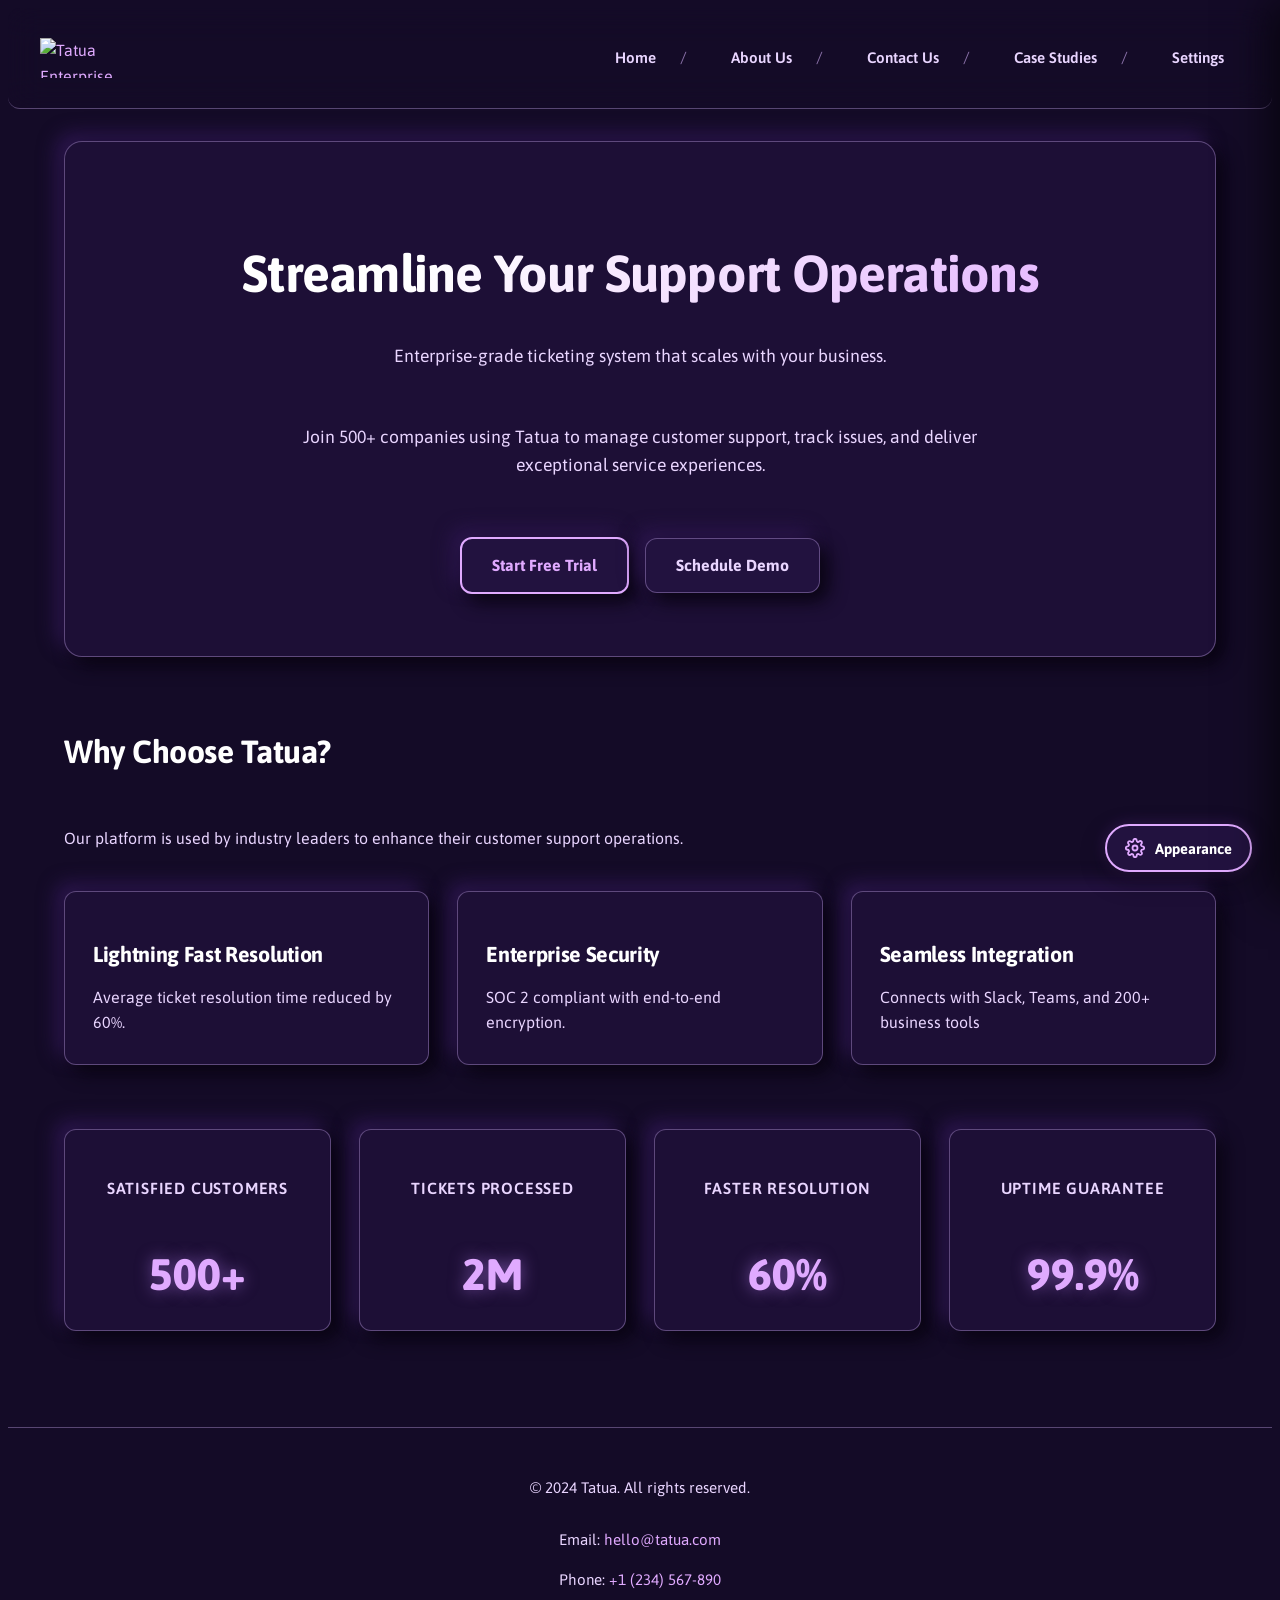
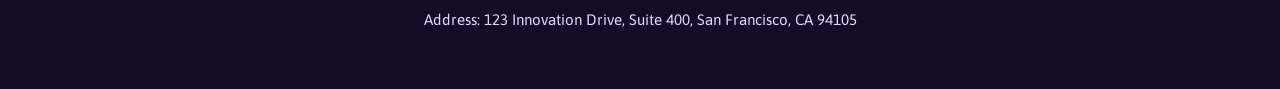
==== commit 4b363d7a: "Added Accessibility e.g skip link, color contrast" ====
--- a/index.html
+++ b/index.html
@@ -7,19 +7,21 @@
     <title>Tatua - Enterprise Ticketing Solutions</title>
     
     <!-- Loads the script immediately -->
-    <script src="../theme.js" ></script>
+    <script src="./theme.js"></script>
 
     <!-- Preloads Styles -->
-    <link rel="stylesheet" href="../partials/_variables.css">
-    <link rel="stylesheet" href="../global.css">
+    <link rel="stylesheet" href="./partials/_variables.css">
+    <link rel="stylesheet" href="./global.css">
     <link rel="icon" href="/assets/tatua-favicon.png" type="image/png">
 
-  
+
 </head>
 
 <body>
+    <!-- Accessible Skip Link -->
+    <a class="skip-link" href="#main">Skip to main content</a>
     <header id="header"></header>
-    <main>
+    <main id="main" tabindex="-1">
         <!-- Hero Section -->
         <section aria-labelledby="hero-title">
             <h1 id="hero-title">Streamline Your Support Operations</h1>
@@ -87,12 +89,15 @@
 
     <script>
         // Load the header dynamically
-        fetch('../partials/header.html')
-          .then(response => response.text())
+        fetch('./partials/header.html')
+          .then(response => {
+            if (!response.ok) return fetch('/partials/header.html').then(r => r.text());
+            return response.text();
+          })
           .then(data => {
             document.getElementById('header').innerHTML = data;
           })
           .catch(error => console.error('Error loading header:', error));
-      </script>
+    </script>
 </body>
 </html>
--- a/partials/_variables.css
+++ b/partials/_variables.css
@@ -1,7 +1,7 @@
 :root {
   /* Dynamic Typography System */
-  --font-family-base: 'Asap', 'Lexend Decor', 'Lexend', 'Inter';
-  --font-family-heading: 'Asap', 'Lexend Deca', 'Inter';
+  --font-family-base: 'Asap', 'Lexend Deca', 'Lexend', 'Inter', sans-serif;
+  --font-family-heading: 'Asap', 'Lexend Deca', 'Inter', sans-serif;
   --base-font-size: 1rem;
 
   /* Dynamic Spacing System */
@@ -18,17 +18,27 @@
   --radius-xl: calc(var(--radius-base) * 2.25);
   --radius-full: 9999rem;
 
-/* Default Theme */
+  /* Touch & Pointer Accessibility Dimensions (Min 44x44px target sizes) */
+  --touch-target-min: 2.75rem;
+  --touch-target-padding: 0.75rem 1.25rem;
+
+  /* Focus Indicator System (WCAG 2.4.7 / 2.4.11 compliant) */
+  --focus-ring-width: 0.1875rem;
+  --focus-ring-offset: 0.1875rem;
+  --focus-ring-color: #f0abfc;
+  --focus-ring-bg: #140b27;
+
+  /* Default Theme (Vibrant Purple - High Contrast Dark Mode) */
   --color-bg: #140b27;
   --color-surface: #22123f;
   --color-surface-hover: #311959;
   --color-card-bg: #1d0f36;
-  --color-card-border: rgba(192, 132, 252, 0.22);
+  --color-card-border: rgba(216, 180, 254, 0.35);
   --text-primary: #ffffff;
-  --text-muted: #d8b4fe;
-  --text-subtle: #c084fc;
-  --accent-warm: #a855f7;
-  --accent-amber: #c084fc;
+  --text-muted: #e9d5ff;
+  --text-subtle: #d8b4fe;
+  --accent-warm: #c084fc;
+  --accent-amber: #e0aaff;
   --accent-glow: rgba(192, 132, 252, 0.5);
   --accent-glow-subtle: rgba(168, 85, 247, 0.22);
 
@@ -45,42 +55,88 @@
   --transition-fast: 0.18s ease;
   --transition-normal: 0.3s ease;
 }
-/* Theme Two */
+
+/* Theme Two: Radiant Orange (High Contrast Light Mode) */
 html[data-theme="light"] {
   --color-bg: #fff8f2;
   --color-surface: #ffedd5;
   --color-surface-hover: #fed7aa;
   --color-card-bg: #ffffff;
-  --color-card-border: rgba(249, 115, 22, 0.25);
-  --text-primary: #3d1308;
-  --text-muted: #9a3412;
-  --text-subtle: #ea580c;
-  --accent-warm: #ea580c;
-  --accent-amber: #f97316;
-  --accent-glow: rgba(249, 115, 22, 0.45);
-  --accent-glow-subtle: rgba(249, 115, 22, 0.18);
+  --color-card-border: rgba(154, 52, 18, 0.32);
+  --text-primary: #2c0d05;
+  --text-muted: #6c2710;
+  --text-subtle: #8a2e0e;
+  --accent-warm: #9a3412;
+  --accent-amber: #b43403;
+  --accent-glow: rgba(180, 52, 3, 0.4);
+  --accent-glow-subtle: rgba(180, 52, 3, 0.15);
+  --focus-ring-color: #7c2d12;
+  --focus-ring-bg: #ffffff;
 
   /* Neumorphism adapted for radiant orange background */
   --neumorph-dark: #edd4c0;
   --neumorph-light: #ffffff;
 }
 
-/* Theme Three */
+/* Theme Three: Purple & Orange Fusion (High Contrast Dark Mode) */
 html[data-theme="blue"] {
   --color-bg: #130a21;
   --color-surface: #201037;
   --color-surface-hover: #2e164f;
   --color-card-bg: #1c0e32;
-  --color-card-border: rgba(251, 146, 60, 0.28);
+  --color-card-border: rgba(251, 146, 60, 0.38);
   --text-primary: #ffffff;
-  --text-muted: #e9d5ff;
-  --text-subtle: #fb923c;
-  --accent-warm: #f97316;
-  --accent-amber: #d946ef;
+  --text-muted: #f3e8ff;
+  --text-subtle: #fed7aa;
+  --accent-warm: #fb923c;
+  --accent-amber: #f0abfc;
   --accent-glow: rgba(249, 115, 22, 0.5);
   --accent-glow-subtle: rgba(217, 70, 239, 0.25);
+  --focus-ring-color: #fed7aa;
+  --focus-ring-bg: #130a21;
 
   /* Neumorphism adapted for purple & orange fusion */
   --neumorph-dark: #080310;
   --neumorph-light: #291444;
+}
+
+/* Theme Four: High Contrast Mode (WCAG AAA 15:1+ Contrast) */
+html[data-theme="contrast"] {
+  --color-bg: #000000;
+  --color-surface: #121212;
+  --color-surface-hover: #222222;
+  --color-card-bg: #0a0a0a;
+  --color-card-border: #ffff00;
+  --text-primary: #ffffff;
+  --text-muted: #ffffff;
+  --text-subtle: #00ffff;
+  --accent-warm: #ffff00;
+  --accent-amber: #ffff00;
+  --accent-glow: rgba(255, 255, 0, 0.6);
+  --accent-glow-subtle: rgba(255, 255, 0, 0.3);
+  --focus-ring-color: #00ffff;
+  --focus-ring-bg: #000000;
+
+  --neumorph-dark: #000000;
+  --neumorph-light: #262626;
+  --shadow-flat: 0 0 0 0.125rem #ffff00;
+  --shadow-flat-hover: 0 0 0 0.1875rem #ffff00;
+  --shadow-pressed: 0 0 0 0.125rem #00ffff;
+  --shadow-inset: 0 0 0 0.0625rem #ffff00;
+  --shadow-inset-sm: 0 0 0 0.0625rem #ffff00;
+}
+
+/* System Preference: High Contrast Support */
+@media (prefers-contrast: more) {
+  :root {
+    --color-card-border: currentColor;
+    --focus-ring-width: 0.25rem;
+  }
+
+  .card,
+  article.card,
+  .btn,
+  .nav-link {
+    border-width: 0.125rem !important;
+  }
 }
--- a/global.css
+++ b/global.css
@@ -1,1946 +1,2251 @@
-@import url('https://fonts.googleapis.com/css2?family=Asap:ital,wght@0,300..900;1,300..900&family=Lexend+Deca:wght@300;400;500;600;700;800&family=Inter:wght@300;400;500;600;700;800&display=swap');
-
-*, *::before, *::after {
-  box-sizing: border-box;
-}
-
-html {
-  font-size: var(--base-font-size, 1rem);
-  font-family: var(--font-family-base);
-  box-sizing: border-box;
-  scroll-behavior: smooth;
-  -webkit-font-smoothing: antialiased;
-  -moz-osx-font-smoothing: grayscale;
-}
-
-body {
-  font-family: var(--font-family-base);
-  background-color: var(--color-bg);
-  color: var(--text-primary);
-  line-height: 1.6;
-  min-height: 100vh;
-  display: flex;
-  flex-direction: column;
-  /* Smoothly animates colors, font-size, and spacing */
-  transition: background-color 0.4s ease, color 0.4s ease, font-size 0.25s ease;
-}
-
-/* Typography Hierarchy */
-h1,
-h2,
-h3,
-h4,
-h5,
-h6 {
-  color: var(--text-primary);
-  font-weight: 700;
-  line-height: 1.25;
-  letter-spacing: -0.015em;
-}
-
-h1 {
-  font-size: 2.75rem;
-  margin-bottom: 1rem;
-}
-
-h2 {
-  font-size: 2rem;
-  margin-bottom: 0.85rem;
-}
-
-h3 {
-  font-size: 1.35rem;
-  margin-bottom: 0.5rem;
-}
-
-h4 {
-  font-size: 1.15rem;
-}
-
-p {
-  color: var(--text-muted);
-  margin-bottom: 1rem;
-}
-
-p:last-child {
-  margin-bottom: 0;
-}
-
-a {
-  text-decoration: none;
-  color: var(--accent-amber);
-  transition: var(--transition-normal);
-}
-
-a:hover {
-  color: #ffffff;
-  text-shadow: 0 0 8px var(--accent-glow);
-}
-
-ul,
-ol {
-  list-style: none;
-}
-
-img,
-svg {
-  display: block;
-  max-width: 100%;
-  height: auto;
-}
-
-/* Main Layout Container */
-main {
-  max-width: var(--max-content-width);
-  width: 100%;
-  margin: 0 auto;
-  padding: 2rem 1.5rem 5rem 1.5rem;
-  display: flex;
-  flex-direction: column;
-  gap: var(--section-gap);
-  flex: 1;
-}
-
-/* Screen Reader Only Utility */
-.sr-only {
-  position: absolute;
-  width: 1px;
-  height: 1px;
-  padding: 0;
-  margin: -1px;
-  overflow: hidden;
-  clip: rect(0, 0, 0, 0);
-  border: 0;
-}
-
-/* --------------------------------------------------
-   3. Header & Site Navigation
-   -------------------------------------------------- */
-.site-header {
-  position: sticky;
-  top: 0;
-  z-index: 1000;
-  backdrop-filter: blur(16px);
-  -webkit-backdrop-filter: blur(16px);
-  border-bottom: 1px solid var(--color-card-border);
-  padding: 0.75rem 1.5rem;
-  border-radius: 3opx;
-}
-
-.header-container {
-  max-width: var(--max-content-width);
-  margin: 0 auto;
-  display: flex;
-  align-items: center;
-  justify-content: space-between;
-}
-
-.brand {
-  display: flex;
-  align-items: center;
-  gap: 0.75rem;
-}
-
-.brand-logo {
-  height: 40px;
-  width: auto;
-  object-fit: contain;
-  transition: var(--transition-normal);
-}
-
-.brand:hover .brand-logo {
-  transform: scale(1.03);
-  filter: drop-shadow(0 0 10px var(--accent-glow));
-}
-
-.main-nav {
-  display: flex;
-  align-items: center;
-}
-
-.nav-list {
-  display: flex;
-  align-items: center;
-  gap: 1.75rem;
-}
-
-.nav-link {
-  color: var(--text-muted);
-  font-weight: 600;
-  font-size: 0.95rem;
-  padding: 0.5rem 0.85rem;
-  border-radius: var(--radius-xs);
-  transition: var(--transition-normal);
-}
-
-.nav-link:hover,
-.nav-link.active {
-  color: var(--accent-amber);
-  background: var(--accent-glow-subtle);
-  box-shadow: var(--shadow-inset-sm);
-}
-
-/* --------------------------------------------------
-   4. Breadcrumb Navigation
-   -------------------------------------------------- */
-nav[aria-label="Breadcrumb"],
-nav>ol {
-  max-width: var(--max-content-width);
-  margin: 1rem auto 0 auto;
-  padding: 0 1.5rem;
-}
-
-nav ol {
-  display: flex;
-  align-items: center;
-  gap: 0.5rem;
-  font-size: 0.9rem;
-  color: var(--text-subtle);
-}
-
-nav li {
-  display: flex;
-  align-items: center;
-}
-
-nav li:not(:last-child)::after {
-  content: "/";
-  margin-left: 0.5rem;
-  color: var(--text-subtle);
-  opacity: 0.6;
-}
-
-nav li a {
-  color: var(--text-muted);
-  font-weight: 500;
-}
-
-nav li a:hover {
-  color: var(--accent-amber);
-}
-
-nav li[aria-current="page"] {
-  color: var(--text-primary);
-  font-weight: 600;
-}
-
-/* --------------------------------------------------
-   5. Buttons & Interactive Primitives
-   -------------------------------------------------- */
-.btn {
-  display: inline-flex;
-  align-items: center;
-  justify-content: center;
-  padding: 0.85rem 1.85rem;
-  font-size: 1rem;
-  font-weight: 700;
-  border-radius: var(--radius-md);
-  background: var(--color-surface);
-  color: var(--text-primary);
-  border: 1px solid var(--color-card-border);
-  cursor: pointer;
-  box-shadow: var(--shadow-flat);
-  transition: var(--transition-normal);
-  font-family: inherit;
-  text-align: center;
-  gap: 0.5rem;
-}
-
-.btn:hover {
-  box-shadow: var(--shadow-flat-hover);
-  transform: translateY(-2px);
-  color: var(--accent-amber);
-}
-
-.btn:active {
-  box-shadow: var(--shadow-pressed);
-  transform: translateY(0);
-}
-
-.btn-primary {
-  background: var(--color-surface);
-  color: var(--accent-amber);
-  border: 1px solid var(--accent-glow);
-}
-
-.btn-primary:hover {
-  color: #ffffff;
-  background: linear-gradient(135deg, var(--accent-warm) 0%, var(--accent-amber) 100%);
-  box-shadow: 0 0 20px var(--accent-glow), var(--shadow-flat-hover);
-  text-shadow: 0 1px 2px rgba(0, 0, 0, 0.4);
-}
-
-.btn-secondary {
-  color: var(--text-muted);
-}
-
-.btn-secondary:hover {
-  color: var(--text-primary);
-  border-color: rgba(242, 227, 213, 0.2);
-}
-
-/* --------------------------------------------------
-   6. Page Headers & Section Containers
-   -------------------------------------------------- */
-.page-header,
-header.page-header {
-  text-align: center;
-  max-width: 800px;
-  margin: 0 auto 1.5rem auto;
-  display: flex;
-  flex-direction: column;
-  align-items: center;
-  gap: 0.75rem;
-}
-
-.lead-subtitle {
-  font-size: 1.35rem;
-  font-weight: 600;
-  color: var(--accent-amber);
-  margin-bottom: 0.5rem;
-}
-
-section {
-  display: flex;
-  flex-direction: column;
-  gap: 1.5rem;
-}
-
-/* Hero Section */
-section[aria-labelledby="hero-title"] {
-  text-align: center;
-  padding: 3.5rem 2rem;
-  background: var(--color-card-bg);
-  border-radius: var(--radius-lg);
-  box-shadow: var(--shadow-flat);
-  border: 1px solid var(--color-card-border);
-  position: relative;
-  overflow: hidden;
-}
-
-section[aria-labelledby="hero-title"] h1 {
-  font-size: 3.25rem;
-  background: linear-gradient(135deg, var(--text-primary) 30%, var(--accent-amber) 100%);
-  -webkit-background-clip: text;
-  -webkit-text-fill-color: transparent;
-  margin-bottom: 0.75rem;
-}
-
-section[aria-labelledby="hero-title"] h2 {
-  font-size: 1.4rem;
-  color: var(--text-muted);
-  font-weight: 500;
-  margin-bottom: 1rem;
-}
-
-section[aria-labelledby="hero-title"] p {
-  max-width: 680px;
-  margin: 0 auto 1.75rem auto;
-  font-size: 1.1rem;
-}
-
-section[aria-labelledby="hero-title"] .btn {
-  margin: 0.4rem;
-}
-
-/* --------------------------------------------------
-   7. Cards, Grids & Neumorphic Components
-   -------------------------------------------------- */
-.card,
-article.card {
-  background: var(--color-card-bg);
-  border-radius: var(--radius-md);
-  padding: 1.75rem;
-  box-shadow: var(--shadow-flat);
-  border: 1px solid var(--color-card-border);
-  transition: var(--transition-normal);
-}
-
-.card:hover {
-  box-shadow: var(--shadow-flat-hover);
-  transform: translateY(-3px);
-}
-
-/* Services / Features Grid */
-section[aria-labelledby="why-choose-us"]>div,
-section div:has(> .card),
-.cards-grid {
-  display: grid;
-  grid-template-columns: repeat(auto-fit, minmax(280px, 1fr));
-  gap: 1.75rem;
-}
-
-/* Team Grid & 3D Flip Card */
-.team-grid {
-  display: grid;
-  grid-template-columns: repeat(auto-fit, minmax(260px, 1fr));
-  gap: 2rem;
-}
-
-.team-card {
-  perspective: 1000px;
-  min-height: 360px;
-  cursor: pointer;
-  outline: none;
-}
-
-.team-card-inner {
-  position: relative;
-  width: 100%;
-  height: 100%;
-  min-height: 360px;
-  text-align: center;
-  transition: transform 0.7s cubic-bezier(0.4, 0, 0.2, 1);
-  transform-style: preserve-3d;
-}
-
-.team-card:hover .team-card-inner,
-.team-card:focus-within .team-card-inner,
-.team-card.flipped .team-card-inner {
-  transform: rotateY(180deg);
-}
-
-.team-card-front,
-.team-card-back {
-  position: absolute;
-  top: 0;
-  left: 0;
-  width: 100%;
-  height: 100%;
-  -webkit-backface-visibility: hidden;
-  backface-visibility: hidden;
-  border-radius: var(--radius-md);
-  background: var(--color-card-bg);
-  border: 1px solid var(--color-card-border);
-  box-shadow: var(--shadow-flat);
-  padding: 2rem 1.5rem;
-  display: flex;
-  flex-direction: column;
-  align-items: center;
-  justify-content: center;
-  box-sizing: border-box;
-}
-
-.team-card-front {
-  z-index: 2;
-}
-
-.team-card-back {
-  transform: rotateY(180deg);
-  background: var(--color-surface);
-}
-
-.team-avatar {
-  width: 90px;
-  height: 90px;
-  border-radius: var(--radius-full);
-  background: var(--accent-glow-subtle);
-  border: 2px solid var(--accent-amber);
-  display: flex;
-  align-items: center;
-  justify-content: center;
-  margin-bottom: 1.25rem;
-  overflow: hidden;
-  box-shadow: var(--shadow-inset-sm);
-  transition: transform var(--transition-normal);
-}
-
-.team-card:hover .team-avatar {
-  transform: scale(1.08);
-}
-
-.avatar-img {
-  width: 100%;
-  height: 100%;
-  object-fit: cover;
-  display: block;
-}
-
-.avatar-svg {
-  width: 100%;
-  height: 100%;
-}
-
-.team-card h3 {
-  color: var(--accent-amber);
-  font-size: 1.3rem;
-  margin-bottom: 0.35rem;
-}
-
-.team-card .role {
-  color: var(--text-muted);
-  font-weight: 500;
-  font-size: 0.95rem;
-  margin-bottom: 0.5rem;
-}
-
-.team-card .flip-badge {
-  font-size: 0.8rem;
-  color: var(--accent-warm);
-  background: var(--accent-glow-subtle);
-  padding: 0.35rem 0.75rem;
-  border-radius: var(--radius-full);
-  border: 1px dashed var(--accent-amber);
-  margin-top: 1rem;
-  display: inline-flex;
-  align-items: center;
-  gap: 0.4rem;
-}
-
-.team-card-back .role-subtitle {
-  color: var(--text-subtle);
-  font-size: 0.85rem;
-  margin-bottom: 0.75rem;
-  font-style: italic;
-}
-
-.team-card-back .experience {
-  font-size: 0.9rem;
-  color: var(--text-muted);
-  margin-bottom: 0.75rem;
-}
-
-.team-card-back .experience strong {
-  color: var(--accent-warm);
-}
-
-.team-card-back .bio {
-  font-size: 0.88rem;
-  line-height: 1.45;
-  color: var(--text-primary);
-  margin-bottom: 1rem;
-}
-
-.team-card-back .contact {
-  margin-top: auto;
-}
-
-.team-card-back .contact a {
-  color: var(--accent-amber);
-  text-decoration: none;
-  font-weight: 600;
-  font-size: 0.9rem;
-}
-
-.team-card-back .contact a:hover {
-  text-decoration: underline;
-}
-
-/* Values Grid */
-.values-list {
-  display: grid;
-  grid-template-columns: repeat(auto-fit, minmax(240px, 1fr));
-  gap: 1.75rem;
-}
-
-.value-card {
-  background: var(--color-card-bg);
-  padding: 1.75rem;
-  border-radius: var(--radius-md);
-  box-shadow: var(--shadow-flat);
-  border: 1px solid var(--color-card-border);
-  transition: var(--transition-normal);
-}
-
-.value-card:hover {
-  box-shadow: var(--shadow-flat-hover);
-  transform: translateY(-3px);
-}
-
-.value-card h3 {
-  color: var(--accent-amber);
-  margin-bottom: 0.5rem;
-}
-
-/* --------------------------------------------------
-   8. Stats & Metrics
-   -------------------------------------------------- */
-.stats-list {
-  display: grid;
-  grid-template-columns: repeat(auto-fit, minmax(220px, 1fr));
-  gap: 1.75rem;
-  padding: 0;
-}
-
-.stat-card {
-  background: var(--color-card-bg);
-  border-radius: var(--radius-md);
-  padding: 2rem 1.5rem;
-  text-align: center;
-  box-shadow: var(--shadow-flat);
-  border: 1px solid var(--color-card-border);
-  display: flex;
-  flex-direction: column;
-  align-items: center;
-  justify-content: center;
-  transition: var(--transition-normal);
-}
-
-.stat-card:hover {
-  box-shadow: var(--shadow-flat-hover);
-  transform: translateY(-3px);
-}
-
-.stat-card h3 {
-  font-size: 1rem;
-  color: var(--text-muted);
-  font-weight: 600;
-  text-transform: uppercase;
-  letter-spacing: 0.05em;
-  margin-bottom: 0.5rem;
-}
-
-.stat-number {
-  font-size: 2.75rem;
-  font-weight: 800;
-  color: var(--accent-amber);
-  text-shadow: 0 0 16px var(--accent-glow);
-  line-height: 1.1;
-}
-
-/* --------------------------------------------------
-   9. Case Studies Components
-   -------------------------------------------------- */
-.case-studies-container {
-  display: flex;
-  flex-direction: column;
-  gap: 3rem;
-}
-
-.case-study {
-  background: var(--color-card-bg);
-  border-radius: var(--radius-lg);
-  padding: 2.5rem;
-  box-shadow: var(--shadow-flat);
-  border: 1px solid var(--color-card-border);
-  display: flex;
-  flex-direction: column;
-  gap: 2rem;
-}
-
-.case-study-header {
-  border-bottom: 1px solid var(--color-card-border);
-  padding-bottom: 1.5rem;
-  display: flex;
-  flex-direction: column;
-  gap: 1rem;
-}
-
-.case-study-header h2 {
-  color: var(--accent-amber);
-  font-size: 2rem;
-  margin-bottom: 0;
-}
-
-.company-meta {
-  display: flex;
-  flex-wrap: wrap;
-  gap: 1.5rem;
-}
-
-.company-meta div {
-  background: var(--color-surface);
-  padding: 0.5rem 1rem;
-  border-radius: var(--radius-sm);
-  box-shadow: var(--shadow-inset-sm);
-  display: flex;
-  gap: 0.5rem;
-  align-items: center;
-  font-size: 0.9rem;
-}
-
-.company-meta dt {
-  color: var(--text-subtle);
-  font-weight: 600;
-}
-
-.company-meta dt::after {
-  content: ":";
-}
-
-.company-meta dd {
-  color: var(--text-primary);
-  font-weight: 500;
-}
-
-.case-study-body {
-  display: grid;
-  grid-template-columns: repeat(auto-fit, minmax(300px, 1fr));
-  gap: 2rem;
-}
-
-.case-narrative {
-  background: rgba(23, 21, 20, 0.5);
-  padding: 1.5rem;
-  border-radius: var(--radius-sm);
-  border: 1px solid var(--color-card-border);
-}
-
-.case-narrative h3 {
-  color: var(--text-primary);
-  border-bottom: 2px solid var(--accent-amber);
-  display: inline-block;
-  padding-bottom: 0.25rem;
-  margin-bottom: 0.85rem;
-}
-
-/* Metrics Grid */
-.metrics-grid {
-  display: grid;
-  grid-template-columns: repeat(auto-fit, minmax(220px, 1fr));
-  gap: 1.25rem;
-  margin-top: 1rem;
-}
-
-.metric-item {
-  background: var(--color-surface);
-  padding: 1.25rem;
-  border-radius: var(--radius-sm);
-  box-shadow: var(--shadow-inset-sm);
-  border: 1px solid var(--color-card-border);
-}
-
-.metric-item dt {
-  color: var(--text-muted);
-  font-size: 0.85rem;
-  text-transform: uppercase;
-  letter-spacing: 0.05em;
-  margin-bottom: 0.35rem;
-}
-
-.metric-item dd {
-  color: var(--text-primary);
-  font-weight: 700;
-  font-size: 1.1rem;
-}
-
-.metric-highlight {
-  display: block;
-  color: var(--accent-amber);
-  font-size: 0.9rem;
-  font-weight: 600;
-  margin-top: 0.25rem;
-}
-
-/* Testimonial Quote */
-.case-quote,
-figure.case-quote,
-figure.testimonial-card {
-  background: var(--color-surface);
-  border-left: 4px solid var(--accent-amber);
-  padding: 1.75rem;
-  border-radius: 0 var(--radius-md) var(--radius-md) 0;
-  box-shadow: var(--shadow-inset-sm);
-  margin: 1rem 0;
-}
-
-.case-quote blockquote p,
-figure.testimonial-card blockquote p {
-  font-size: 1.1rem;
-  font-style: italic;
-  color: var(--text-primary);
-  margin-bottom: 0.75rem;
-  line-height: 1.5;
-}
-
-.case-quote figcaption,
-figure.testimonial-card figcaption {
-  font-size: 0.95rem;
-  color: var(--text-muted);
-}
-
-.case-quote cite strong,
-figure.testimonial-card cite strong {
-  color: var(--accent-amber);
-  font-style: normal;
-}
-
-/* Testimonials Grid */
-.testimonials-grid {
-  display: grid;
-  grid-template-columns: repeat(auto-fit, minmax(300px, 1fr));
-  gap: 2rem;
-}
-
-/* ROI Metrics List */
-.roi-metrics-list {
-  display: grid;
-  grid-template-columns: repeat(auto-fit, minmax(240px, 1fr));
-  gap: 1.5rem;
-}
-
-.roi-metric-item {
-  background: var(--color-card-bg);
-  padding: 1.75rem;
-  border-radius: var(--radius-md);
-  box-shadow: var(--shadow-flat);
-  border: 1px solid var(--color-card-border);
-}
-
-.roi-metric-item dt {
-  color: var(--text-muted);
-  font-size: 0.95rem;
-  margin-bottom: 0.5rem;
-}
-
-.roi-metric-item dd {
-  color: var(--accent-amber);
-  font-size: 1.4rem;
-  font-weight: 700;
-}
-
-/* --------------------------------------------------
-   10. Tables & Comparison Components
-   -------------------------------------------------- */
-.table-responsive {
-  width: 100%;
-  overflow-x: auto;
-  border-radius: var(--radius-md);
-  box-shadow: var(--shadow-flat);
-  border: 1px solid var(--color-card-border);
-  margin: 1.5rem 0;
-}
-
-table,
-table.comparison-table,
-table.metrics-table {
-  width: 100%;
-  border-collapse: collapse;
-  text-align: left;
-  background: var(--color-card-bg);
-  font-size: 0.95rem;
-}
-
-caption {
-  padding: 1rem;
-  caption-side: top;
-  font-weight: 600;
-  color: var(--text-muted);
-  text-align: left;
-  background: var(--color-surface);
-  border-bottom: 1px solid var(--color-card-border);
-}
-
-th,
-td {
-  padding: 1rem 1.25rem;
-  border-bottom: 1px solid var(--color-card-border);
-}
-
-thead th {
-  background: var(--color-surface);
-  color: var(--accent-amber);
-  font-weight: 700;
-  text-transform: uppercase;
-  font-size: 0.85rem;
-  letter-spacing: 0.05em;
-}
-
-tbody th[scope="row"] {
-  color: var(--text-primary);
-  font-weight: 600;
-}
-
-tbody tr {
-  transition: var(--transition-fast);
-}
-
-tbody tr:nth-child(even) {
-  background-color: rgba(255, 255, 255, 0.015);
-}
-
-tbody tr:hover {
-  background-color: var(--color-surface-hover);
-}
-
-tfoot td,
-tfoot th {
-  background: var(--color-surface);
-  font-weight: 700;
-  color: var(--accent-amber);
-  font-size: 1.05rem;
-  border-top: 2px solid var(--accent-amber);
-}
-
-/* --------------------------------------------------
-   11. Contact Form & User Inputs
-   -------------------------------------------------- */
-.contact-form {
-  background: var(--color-card-bg);
-  border-radius: var(--radius-lg);
-  padding: 2.5rem;
-  box-shadow: var(--shadow-flat);
-  border: 1px solid var(--color-card-border);
-  display: flex;
-  flex-direction: column;
-  gap: 2rem;
-  max-width: 850px;
-  margin: 0 auto;
-}
-
-fieldset {
-  border: 1px solid var(--color-card-border);
-  border-radius: var(--radius-md);
-  padding: 1.75rem;
-  display: flex;
-  flex-direction: column;
-  gap: 1.5rem;
-  background: rgba(23, 21, 20, 0.4);
-}
-
-legend {
-  color: var(--accent-amber);
-  font-weight: 700;
-  font-size: 1.2rem;
-  padding: 0 0.75rem;
-}
-
-.sub-fieldset {
-  border: 1px solid rgba(242, 227, 213, 0.05);
-  padding: 1.25rem;
-  background: transparent;
-}
-
-.sub-fieldset legend {
-  font-size: 1rem;
-  color: var(--text-primary);
-}
-
-.form-group {
-  display: flex;
-  flex-direction: column;
-  gap: 0.5rem;
-}
-
-.form-group label {
-  color: var(--text-primary);
-  font-weight: 600;
-  font-size: 0.95rem;
-}
-
-.form-group label span[aria-hidden="true"] {
-  color: var(--accent-warm);
-}
-
-input[type="text"],
-input[type="email"],
-input[type="tel"],
-select,
-textarea {
-  width: 100%;
-  padding: 0.85rem 1.15rem;
-  border-radius: var(--radius-sm);
-  background: var(--color-bg);
-  color: var(--text-primary);
-  border: 1px solid var(--color-card-border);
-  box-shadow: var(--shadow-inset);
-  font-family: inherit;
-  font-size: 0.95rem;
-  transition: var(--transition-normal);
-}
-
-input::placeholder,
-textarea::placeholder {
-  color: var(--text-subtle);
-}
-
-input:focus,
-select:focus,
-textarea:focus {
-  outline: none;
-  border-color: var(--accent-amber);
-  box-shadow: var(--shadow-inset), 0 0 10px var(--accent-glow);
-}
-
-select option {
-  background-color: var(--color-bg);
-  color: var(--text-primary);
-  padding: 0.5rem;
-}
-
-.choice-group {
-  display: flex;
-  flex-wrap: wrap;
-  gap: 1.25rem;
-}
-
-.choice-group label,
-.checkbox-group label {
-  display: inline-flex;
-  align-items: center;
-  gap: 0.6rem;
-  color: var(--text-muted);
-  cursor: pointer;
-  font-weight: 500;
-}
-
-input[type="radio"],
-input[type="checkbox"] {
-  accent-color: var(--accent-amber);
-  width: 18px;
-  height: 18px;
-  cursor: pointer;
-}
-
-.form-actions {
-  display: flex;
-  gap: 1.25rem;
-  flex-wrap: wrap;
-  margin-top: 1rem;
-}
-
-/* --------------------------------------------------
-   12. Offices & Action Cards
-   -------------------------------------------------- */
-.offices-grid,
-.actions-grid,
-section[aria-labelledby="company-details"] {
-  display: grid;
-  grid-template-columns: repeat(auto-fit, minmax(260px, 1fr));
-  gap: 1.75rem;
-}
-
-.office-card,
-.action-card {
-  background: var(--color-card-bg);
-  border-radius: var(--radius-md);
-  padding: 2rem;
-  box-shadow: var(--shadow-flat);
-  border: 1px solid var(--color-card-border);
-  transition: var(--transition-normal);
-  display: flex;
-  flex-direction: column;
-  justify-content: space-between;
-  gap: 1rem;
-}
-
-.office-card:hover,
-.action-card:hover {
-  box-shadow: var(--shadow-flat-hover);
-  transform: translateY(-4px);
-}
-
-.office-card h3,
-.action-card h3 {
-  color: var(--accent-amber);
-}
-
-address {
-  font-style: normal;
-  color: var(--text-muted);
-  line-height: 1.6;
-}
-
-/* --------------------------------------------------
-   13. Footer Styling
-   -------------------------------------------------- */
-footer {
-  margin-top: auto;
-  border-top: 1px solid var(--color-card-border);
-  padding: 3rem 1.5rem;
-  text-align: center;
-  color: var(--text-muted);
-  font-size: 0.95rem;
-  display: flex;
-  flex-direction: column;
-  align-items: center;
-  gap: 0.75rem;
-}
-
-footer address {
-  display: inline-block;
-  margin: 0 0.5rem;
-}
-
-/* --------------------------------------------------
-   14. Responsive Media Queries
-   -------------------------------------------------- */
-@media (max-width: 768px) {
-  h1 {
-    font-size: 2.25rem;
-  }
-
-  h2 {
-    font-size: 1.65rem;
-  }
-
-  .site-header {
-    padding: 0.75rem 1rem;
-  }
-
-  .header-container {
-    flex-direction: column;
-    gap: 1rem;
-  }
-
-  .nav-list {
-    gap: 0.75rem;
-    flex-wrap: wrap;
-    justify-content: center;
-  }
-
-  main {
-    padding: 1.5rem 1rem 3rem 1rem;
-    gap: 2.5rem;
-  }
-
-  section[aria-labelledby="hero-title"] {
-    padding: 2rem 1rem;
-  }
-
-  section[aria-labelledby="hero-title"] h1 {
-    font-size: 2.25rem;
-  }
-
-  .contact-form,
-  .case-study,
-  .setting-card,
-  .preview-container {
-    padding: 1.5rem;
-  }
-
-  .settings-grid {
-    grid-template-columns: 1fr;
-  }
-
-  .form-actions {
-    flex-direction: column;
-  }
-
-  .form-actions .btn {
-    width: 100%;
-  }
-}
-
-@media (max-width: 480px) {
-  h1 {
-    font-size: 1.85rem;
-  }
-
-  .company-meta {
-    flex-direction: column;
-    gap: 0.5rem;
-  }
-
-  .company-meta div {
-    width: 100%;
-  }
-
-  .theme-buttons-grid,
-  .font-family-buttons-grid {
-    grid-template-columns: 1fr;
-  }
-}
-
-/* --------------------------------------------------
-   15. Settings & System Appearance Controls
-   -------------------------------------------------- */
-.settings-container {
-  display: flex;
-  flex-direction: column;
-  gap: calc(2rem * var(--spacing-scale, 1));
-  max-width: 60rem;
-  margin: 0 auto;
-  width: 100%;
-}
-
-.settings-grid {
-  display: grid;
-  grid-template-columns: repeat(auto-fit, minmax(23.75rem, 1fr));
-  gap: calc(1.75rem * var(--spacing-scale, 1));
-}
-
-.setting-card {
-  background: var(--color-card-bg);
-  border-radius: var(--radius-lg);
-  padding: calc(2rem * var(--spacing-scale, 1));
-  box-shadow: var(--shadow-flat);
-  border: 0.0625rem solid var(--color-card-border);
-  display: flex;
-  flex-direction: column;
-  gap: 1.25rem;
-  transition: var(--transition-normal);
-}
-
-.setting-card:hover {
-  box-shadow: var(--shadow-flat-hover);
-  border-color: rgba(255, 183, 3, 0.25);
-}
-
-.setting-header {
-  display: flex;
-  align-items: flex-start;
-  justify-content: space-between;
-  gap: 1rem;
-}
-
-.setting-title-group h2,
-.setting-title-group h3 {
-  font-size: 1.3rem;
-  margin-bottom: 0.25rem;
-  color: var(--text-primary);
-}
-
-.setting-description {
-  font-size: 0.92rem;
-  color: var(--text-muted);
-  margin-bottom: 0;
-  line-height: 1.45;
-}
-
-.setting-badge {
-  background: var(--accent-glow-subtle);
-  color: var(--accent-amber);
-  border: 0.0625rem solid rgba(255, 183, 3, 0.3);
-  padding: 0.35rem 0.85rem;
-  border-radius: var(--radius-full);
-  font-size: 0.88rem;
-  font-weight: 700;
-  white-space: nowrap;
-  letter-spacing: 0.02em;
-  box-shadow: var(--shadow-inset-sm);
-  transition: var(--transition-fast);
-}
-
-/* Range Slider Control Styles */
-.slider-control-group {
-  display: flex;
-  flex-direction: column;
-  gap: 0.85rem;
-}
-
-.slider-wrapper {
-  position: relative;
-  display: flex;
-  align-items: center;
-  gap: 1rem;
-}
-
-.range-slider {
-  -webkit-appearance: none;
-  appearance: none;
-  width: 100%;
-  height: 0.625rem;
-  border-radius: var(--radius-full);
-  background: var(--color-surface);
-  box-shadow: var(--shadow-inset);
-  outline: none;
-  border: 0.0625rem solid var(--color-card-border);
-  cursor: pointer;
-  transition: var(--transition-fast);
-}
-
-.range-slider:focus {
-  border-color: var(--accent-amber);
-  box-shadow: var(--shadow-inset), 0 0 0.625rem var(--accent-glow);
-}
-
-/* WebKit Slider Thumb */
-.range-slider::-webkit-slider-thumb {
-  -webkit-appearance: none;
-  appearance: none;
-  width: 1.625rem;
-  height: 1.625rem;
-  border-radius: 50%;
-  background: linear-gradient(135deg, var(--accent-amber), var(--accent-warm));
-  box-shadow: 0 0.125rem 0.625rem var(--accent-glow), 0 0 0 0.1875rem var(--color-surface);
-  cursor: grab;
-  border: none;
-  transition: transform 0.15s ease, box-shadow 0.15s ease;
-}
-
-.range-slider::-webkit-slider-thumb:hover {
-  transform: scale(1.15);
-  box-shadow: 0 0 1rem var(--accent-glow), 0 0 0 0.25rem var(--color-surface);
-}
-
-.range-slider::-webkit-slider-thumb:active {
-  cursor: grabbing;
-  transform: scale(1.05);
-}
-
-/* Firefox Slider Thumb */
-.range-slider::-moz-range-thumb {
-  width: 1.625rem;
-  height: 1.625rem;
-  border-radius: 50%;
-  background: linear-gradient(135deg, var(--accent-amber), var(--accent-warm));
-  box-shadow: 0 0.125rem 0.625rem var(--accent-glow), 0 0 0 0.1875rem var(--color-surface);
-  cursor: grab;
-  border: none;
-  transition: transform 0.15s ease, box-shadow 0.15s ease;
-}
-
-.range-slider::-moz-range-thumb:hover {
-  transform: scale(1.15);
-  box-shadow: 0 0 1rem var(--accent-glow), 0 0 0 0.25rem var(--color-surface);
-}
-
-.slider-scale-labels {
-  display: flex;
-  justify-content: space-between;
-  font-size: 0.8rem;
-  color: var(--text-subtle);
-  font-weight: 500;
-  padding: 0 0.25rem;
-}
-
-/* Preset Chips */
-.presets-group {
-  display: flex;
-  flex-wrap: wrap;
-  align-items: center;
-  gap: 0.5rem;
-}
-
-.presets-label {
-  font-size: 0.8rem;
-  color: var(--text-subtle);
-  font-weight: 600;
-  text-transform: uppercase;
-  letter-spacing: 0.05em;
-  margin-right: 0.25rem;
-}
-
-.preset-btn {
-  background: var(--color-surface);
-  border: 0.0625rem solid var(--color-card-border);
-  color: var(--text-muted);
-  padding: 0.4rem 0.8rem;
-  border-radius: var(--radius-sm);
-  font-size: 0.84rem;
-  font-weight: 600;
-  cursor: pointer;
-  box-shadow: var(--shadow-inset-sm);
-  transition: var(--transition-fast);
-  font-family: inherit;
-}
-
-.preset-btn:hover {
-  color: var(--accent-amber);
-  border-color: rgba(255, 183, 3, 0.4);
-  transform: translateY(-0.0625rem);
-}
-
-.preset-btn.active {
-  background: var(--accent-glow-subtle);
-  color: var(--accent-amber);
-  border-color: var(--accent-amber);
-  font-weight: 700;
-}
-
-/* Theme Button Group */
-.theme-buttons-grid {
-  display: grid;
-  grid-template-columns: repeat(3, 1fr);
-  gap: 0.85rem;
-}
-
-.theme-btn {
-  display: flex;
-  flex-direction: column;
-  align-items: center;
-  justify-content: center;
-  gap: 0.6rem;
-  padding: 1.1rem 0.85rem;
-  background: var(--color-surface);
-  color: var(--text-primary);
-  border: 0.125rem solid var(--color-card-border);
-  border-radius: var(--radius-md);
-  box-shadow: var(--shadow-flat);
-  cursor: pointer;
-  font-family: inherit;
-  font-weight: 600;
-  font-size: 0.95rem;
-  transition: var(--transition-normal);
-}
-
-.theme-btn:hover {
-  box-shadow: var(--shadow-flat-hover);
-  border-color: rgba(255, 183, 3, 0.4);
-  transform: translateY(-0.125rem);
-}
-
-.theme-btn.is-active {
-  border-color: var(--accent-amber);
-  background: var(--accent-glow-subtle);
-  color: var(--accent-amber);
-  box-shadow: 0 0 1rem var(--accent-glow-subtle), var(--shadow-inset-sm);
-}
-
-.theme-color-swatch {
-  width: 1.625rem;
-  height: 1.625rem;
-  border-radius: 50%;
-  border: 0.125rem solid rgba(255, 255, 255, 0.25);
-}
-
-.swatch-dark {
-  background: linear-gradient(135deg, #140b27 50%, #c084fc 50%);
-}
-
-.swatch-light {
-  background: linear-gradient(135deg, #fff8f2 50%, #f97316 50%);
-}
-
-.swatch-blue {
-  background: linear-gradient(135deg, #a855f7 50%, #f97316 50%);
-}
-
-/* Font Family Button Group */
-.font-family-buttons-grid {
-  display: grid;
-  grid-template-columns: repeat(3, 1fr);
-  gap: 0.85rem;
-}
-
-.font-family-btn {
-  display: flex;
-  flex-direction: column;
-  align-items: center;
-  justify-content: center;
-  gap: 0.4rem;
-  padding: 1.1rem 0.85rem;
-  background: var(--color-surface);
-  color: var(--text-primary);
-  border: 0.125rem solid var(--color-card-border);
-  border-radius: var(--radius-md);
-  box-shadow: var(--shadow-flat);
-  cursor: pointer;
-  font-weight: 600;
-  font-size: 0.95rem;
-  transition: var(--transition-normal);
-}
-
-.font-family-btn:hover {
-  box-shadow: var(--shadow-flat-hover);
-  border-color: rgba(255, 183, 3, 0.4);
-  transform: translateY(-0.125rem);
-}
-
-.font-family-btn.is-active {
-  border-color: var(--accent-amber);
-  background: var(--accent-glow-subtle);
-  color: var(--accent-amber);
-  box-shadow: 0 0 1rem var(--accent-glow-subtle), var(--shadow-inset-sm);
-}
-
-.font-preview-sample {
-  font-size: 1.6rem;
-  font-weight: 700;
-  line-height: 1.1;
-}
-
-.font-name-label {
-  font-size: 0.85rem;
-  font-weight: 600;
-}
-
-/* Interactive Preview Box */
-.preview-container {
-  background: var(--color-card-bg);
-  border-radius: var(--radius-lg);
-  padding: calc(2rem * var(--spacing-scale, 1));
-  box-shadow: var(--shadow-flat);
-  border: 0.0625rem solid var(--color-card-border);
-  display: flex;
-  flex-direction: column;
-  gap: calc(1.25rem * var(--spacing-scale, 1));
-}
-
-.preview-badge-row {
-  display: flex;
-  align-items: center;
-  justify-content: space-between;
-  flex-wrap: wrap;
-  gap: 0.75rem;
-}
-
-.font-indicator-pill {
-  display: inline-flex;
-  align-items: center;
-  gap: 0.4rem;
-  padding: 0.35rem 0.85rem;
-  border-radius: var(--radius-full);
-  background: var(--color-surface);
-  border: 0.0625rem solid var(--color-card-border);
-  font-size: 0.85rem;
-  color: var(--accent-amber);
-  box-shadow: var(--shadow-inset-sm);
-  font-weight: 600;
-}
-
-.font-indicator-pill span.font-pill-icon {
-  font-size: 1rem;
-}
-
-.settings-footer-actions {
-  display: flex;
-  align-items: center;
-  justify-content: space-between;
-  flex-wrap: wrap;
-  gap: 1rem;
-  padding-top: 1.25rem;
-  border-top: 0.0625rem solid var(--color-card-border);
-}
-
-.save-status-msg {
-  display: inline-flex;
-  align-items: center;
-  gap: 0.5rem;
-  font-size: 0.92rem;
-  color: var(--accent-amber);
-  font-weight: 600;
-}
-
-.save-status-msg svg {
-  color: #10b981;
-}
-
-.toast-alert.show {
-  opacity: 1;
-  transform: translateY(0);
-}
-
-/* --------------------------------------------------
-   16. Floating Appearance Trigger & Slide-Over Drawer
-   -------------------------------------------------- */
-
-/* Floating Trigger Button */
-.floating-settings-trigger {
-  position: fixed;
-  bottom: 1.75rem;
-  right: 1.75rem;
-  z-index: 990;
-  display: inline-flex;
-  align-items: center;
-  gap: 0.6rem;
-  padding: 0.75rem 1.15rem;
-  background: var(--color-surface);
-  color: var(--text-primary);
-  border: 0.125rem solid var(--accent-amber);
-  border-radius: var(--radius-full);
-  box-shadow: 0 0.5rem 1.5rem rgba(0, 0, 0, 0.4), 0 0 1rem var(--accent-glow-subtle);
-  font-family: inherit;
-  font-size: 0.92rem;
-  font-weight: 700;
-  cursor: pointer;
-  transition: transform 0.25s ease, box-shadow 0.25s ease, background 0.25s ease;
-  backdrop-filter: blur(0.75rem);
-  -webkit-backdrop-filter: blur(0.75rem);
-}
-
-.floating-settings-trigger:hover {
-  transform: translateY(-0.2rem) scale(1.03);
-  box-shadow: 0 0.75rem 2rem rgba(0, 0, 0, 0.5), 0 0 1.5rem var(--accent-glow);
-  background: var(--color-surface-hover);
-  color: var(--accent-amber);
-}
-
-.floating-settings-trigger svg {
-  width: 1.25rem;
-  height: 1.25rem;
-  animation: spin-slow 14s linear infinite;
-  flex-shrink: 0;
-  color: var(--accent-amber);
-}
-
-@keyframes spin-slow {
-  from { transform: rotate(0deg); }
-  to { transform: rotate(360deg); }
-}
-
-/* Drawer Backdrop Overlay */
-.settings-drawer-backdrop {
-  position: fixed;
-  inset: 0;
-  background: rgba(0, 0, 0, 0.55);
-  backdrop-filter: blur(0.25rem);
-  -webkit-backdrop-filter: blur(0.25rem);
-  z-index: 1000;
-  opacity: 0;
-  visibility: hidden;
-  transition: opacity 0.3s ease, visibility 0.3s ease;
-}
-
-.settings-drawer-backdrop.is-open {
-  opacity: 1;
-  visibility: visible;
-}
-
-/* Drawer Panel */
-.settings-drawer {
-  position: fixed;
-  top: 0;
-  right: 0;
-  bottom: 0;
-  width: 100%;
-  max-width: 27rem;
-  background: var(--color-bg);
-  border-left: 0.0625rem solid var(--color-card-border);
-  box-shadow: -0.75rem 0 2.5rem rgba(0, 0, 0, 0.6);
-  z-index: 1001;
-  display: flex;
-  flex-direction: column;
-  transform: translateX(100%);
-  transition: transform 0.35s cubic-bezier(0.16, 1, 0.3, 1);
-  overflow: hidden;
-}
-
-.settings-drawer.is-open {
-  transform: translateX(0);
-}
-
-/* Drawer Header */
-.drawer-header {
-  display: flex;
-  align-items: center;
-  justify-content: space-between;
-  padding: 1.25rem 1.5rem;
-  border-bottom: 0.0625rem solid var(--color-card-border);
-  background: var(--color-surface);
-}
-
-.drawer-title-group h2 {
-  font-size: 1.15rem;
-  margin-bottom: 0.15rem;
-  color: var(--text-primary);
-}
-
-.drawer-subtitle {
-  font-size: 0.82rem;
-  color: var(--text-muted);
-  margin: 0;
-}
-
-.drawer-close-btn {
-  background: var(--color-bg);
-  border: 0.0625rem solid var(--color-card-border);
-  color: var(--text-muted);
-  width: 2.2rem;
-  height: 2.2rem;
-  border-radius: var(--radius-full);
-  display: flex;
-  align-items: center;
-  justify-content: center;
-  font-size: 1.35rem;
-  cursor: pointer;
-  transition: var(--transition-fast);
-}
-
-.drawer-close-btn:hover {
-  background: var(--color-surface-hover);
-  color: var(--accent-amber);
-  border-color: var(--accent-amber);
-  transform: rotate(90deg);
-}
-
-/* Drawer Scrollable Body */
-.drawer-body {
-  padding: 1.25rem 1.5rem;
-  overflow-y: auto;
-  display: flex;
-  flex-direction: column;
-  gap: 1.25rem;
-  flex: 1;
-}
-
-.drawer-section {
-  display: flex;
-  flex-direction: column;
-  gap: 0.75rem;
-  padding-bottom: 1.15rem;
-  border-bottom: 0.0625rem solid var(--color-card-border);
-}
-
-.drawer-section:last-child {
-  border-bottom: none;
-  padding-bottom: 0;
-}
-
-.drawer-section-header {
-  display: flex;
-  align-items: center;
-  justify-content: space-between;
-}
-
-.drawer-section-title {
-  font-size: 0.95rem;
-  font-weight: 700;
-  color: var(--text-primary);
-  margin: 0;
-}
-
-.drawer-footer {
-  padding: 1.25rem 1.5rem;
-  border-top: 0.0625rem solid var(--color-card-border);
-  background: var(--color-surface);
-  display: flex;
-  gap: 0.75rem;
-}
-
-.drawer-footer .btn {
-  flex: 1;
-  justify-content: center;
-}
-
-@media (max-width: 480px) {
-  .settings-drawer {
-    max-width: 100%;
-  }
-  .floating-settings-trigger {
-    bottom: 1rem;
-    right: 1rem;
-    padding: 0.6rem 0.9rem;
-    font-size: 0.85rem;
-  }
-}
-
-/* --------------------------------------------------
-   17. Case Studies — Side Navigation Layout
-   -------------------------------------------------- */
-
-/* Override main's default flex-direction for this page */
-main.cs-main {
-  gap: 2rem;
-}
-
-/* Two-column grid: sidebar + content */
-.cs-layout {
-  display: grid;
-  grid-template-columns: 220px 1fr;
-  gap: 2.5rem;
-  align-items: start;
-  width: 100%;
-}
-
-/* Sticky sidebar */
-.cs-sidenav {
-  position: sticky;
-  top: 90px; /* clears the sticky site-header */
-  background: var(--color-card-bg);
-  border: 1px solid var(--color-card-border);
-  border-radius: var(--radius-lg);
-  padding: 1.5rem 1.25rem;
-  box-shadow: var(--shadow-flat);
-  max-height: calc(100vh - 110px);
-  overflow-y: auto;
-  scrollbar-width: thin;
-  scrollbar-color: var(--color-card-border) transparent;
-}
-
-.cs-sidenav::-webkit-scrollbar {
-  width: 4px;
-}
-
-.cs-sidenav::-webkit-scrollbar-thumb {
-  background: var(--color-card-border);
-  border-radius: var(--radius-full);
-}
-
-.cs-sidenav-title {
-  font-size: 0.75rem;
-  font-weight: 700;
-  text-transform: uppercase;
-  letter-spacing: 0.08em;
-  color: var(--text-subtle);
-  margin-bottom: 1rem;
-}
-
-.cs-sidenav-list {
-  display: flex;
-  flex-direction: column;
-  gap: 0.2rem;
-}
-
-.cs-sidenav-group-label {
-  font-size: 0.72rem;
-  font-weight: 700;
-  text-transform: uppercase;
-  letter-spacing: 0.07em;
-  color: var(--accent-amber);
-  padding: 0.6rem 0.75rem 0.25rem 0.75rem;
-  margin-top: 0.5rem;
-}
-
-.cs-sidenav-list li:first-child .cs-sidenav-group-label,
-.cs-sidenav-list .cs-sidenav-group-label:first-child {
-  margin-top: 0;
-}
-
-.cs-sidenav-divider {
-  height: 1px;
-  background: var(--color-card-border);
-  margin: 0.75rem 0;
-}
-
-.cs-sidenav-link {
-  display: block;
-  padding: 0.5rem 0.75rem;
-  border-radius: var(--radius-sm);
-  font-size: 0.88rem;
-  font-weight: 500;
-  color: var(--text-muted);
-  transition: var(--transition-fast);
-  border-left: 2px solid transparent;
-  line-height: 1.4;
-}
-
-.cs-sidenav-link:hover {
-  color: var(--accent-amber);
-  background: var(--accent-glow-subtle);
-  border-left-color: var(--accent-amber);
-  text-shadow: none;
-}
-
-/* Scrollable content column */
-.cs-content {
-  display: flex;
-  flex-direction: column;
-  gap: var(--section-gap);
-  min-width: 0; /* prevents overflow in grid */
-}
-
-/* Responsive: collapse sidebar to top on small screens */
-@media (max-width: 900px) {
-  .cs-layout {
-    grid-template-columns: 1fr;
-  }
-
-  .cs-sidenav {
-    position: static;
-    max-height: none;
-    overflow-y: visible;
-  }
-
-  .cs-sidenav-list {
-    flex-direction: row;
-    flex-wrap: wrap;
-    gap: 0.4rem;
-  }
-
-  .cs-sidenav-group-label,
-  .cs-sidenav-divider {
-    display: none;
-  }
-
-  .cs-sidenav-link {
-    border-left: none;
-    border: 1px solid var(--color-card-border);
-    border-radius: var(--radius-full);
-    padding: 0.35rem 0.85rem;
-    font-size: 0.82rem;
-  }
-
-  .cs-sidenav-link:hover {
-    border-color: var(--accent-amber);
-  }
-}
-
-/* --------------------------------------------------
-   18. Contact Page — Tabbed Interface
-   -------------------------------------------------- */
-
-.contact-hero {
-  text-align: center;
-  max-width: 720px;
-  margin: 0 auto;
-  align-items: center;
-}
-
-.contact-tabs {
-  width: 100%;
-  display: flex;
-  flex-direction: column;
-  gap: 0;
-}
-
-/* Tab strip */
-.tab-list {
-  display: flex;
-  gap: 0.35rem;
-  background: var(--color-surface);
-  border: 1px solid var(--color-card-border);
-  border-radius: var(--radius-lg) var(--radius-lg) 0 0;
-  padding: 0.6rem 0.6rem 0 0.6rem;
-  overflow-x: auto;
-  scrollbar-width: none;
-}
-
-.tab-list::-webkit-scrollbar {
-  display: none;
-}
-
-.tab-btn {
-  display: inline-flex;
-  align-items: center;
-  gap: 0.5rem;
-  padding: 0.7rem 1.25rem;
-  background: transparent;
-  color: var(--text-muted);
-  border: 1px solid transparent;
-  border-bottom: none;
-  border-radius: var(--radius-sm) var(--radius-sm) 0 0;
-  font-family: inherit;
-  font-size: 0.92rem;
-  font-weight: 600;
-  cursor: pointer;
-  white-space: nowrap;
-  transition: color var(--transition-fast), background var(--transition-fast);
-  position: relative;
-  bottom: -1px; /* overlap the tab-panel top border when active */
-}
-
-.tab-btn:hover {
-  color: var(--accent-amber);
-  background: var(--accent-glow-subtle);
-}
-
-.tab-btn.active {
-  color: var(--accent-amber);
-  background: var(--color-card-bg);
-  border-color: var(--color-card-border);
-  border-bottom-color: var(--color-card-bg); /* merges with panel below */
-}
-
-.tab-icon {
-  font-size: 1rem;
-  line-height: 1;
-}
-
-/* Tab panels */
-.tab-panel {
-  background: var(--color-card-bg);
-  border: 1px solid var(--color-card-border);
-  border-top: none;
-  border-radius: 0 0 var(--radius-lg) var(--radius-lg);
-  padding: 2.5rem;
-  display: none;
-}
-
-.tab-panel.active {
-  display: block;
-}
-
-/* Contact details grid inside the Details tab */
-.contact-details-grid {
-  display: grid;
-  grid-template-columns: repeat(auto-fit, minmax(240px, 1fr));
-  gap: 1.5rem;
-}
-
-/* Responsive tabs */
-@media (max-width: 640px) {
-  .tab-panel {
-    padding: 1.5rem 1rem;
-  }
-
-  .tab-btn {
-    padding: 0.6rem 0.9rem;
-    font-size: 0.84rem;
-  }
-
-  .tab-icon {
-    display: none;
-  }
-}
+@import url('https://fonts.googleapis.com/css2?family=Asap:ital,wght@0,300..900;1,300..900&family=Lexend+Deca:wght@300;400;500;600;700;800&family=Inter:wght@300;400;500;600;700;800&display=swap');
+
+*, *::before, *::after {
+  box-sizing: border-box;
+}
+
+html {
+  font-size: var(--base-font-size, 1rem);
+  font-family: var(--font-family-base);
+  box-sizing: border-box;
+  scroll-behavior: smooth;
+  -webkit-font-smoothing: antialiased;
+  -moz-osx-font-smoothing: grayscale;
+}
+
+body {
+  font-family: var(--font-family-base);
+  background-color: var(--color-bg);
+  color: var(--text-primary);
+  line-height: 1.6;
+  min-height: 100vh;
+  display: flex;
+  flex-direction: column;
+  /* Smoothly animates colors, font-size, and spacing */
+  transition: background-color 0.4s ease, color 0.4s ease, font-size 0.25s ease;
+}
+
+/* Typography Hierarchy */
+h1,
+h2,
+h3,
+h4,
+h5,
+h6 {
+  color: var(--text-primary);
+  font-weight: 700;
+  line-height: 1.25;
+  letter-spacing: -0.015em;
+}
+
+h1 {
+  font-size: 2.75rem;
+  margin-bottom: 1rem;
+}
+
+h2 {
+  font-size: 2rem;
+  margin-bottom: 0.85rem;
+}
+
+h3 {
+  font-size: 1.35rem;
+  margin-bottom: 0.5rem;
+}
+
+h4 {
+  font-size: 1.15rem;
+}
+
+p {
+  color: var(--text-muted);
+  margin-bottom: 1rem;
+}
+
+p:last-child {
+  margin-bottom: 0;
+}
+
+a {
+  text-decoration: none;
+  color: var(--accent-amber);
+  transition: var(--transition-normal);
+}
+
+a:hover {
+  color: #ffffff;
+  text-shadow: 0 0 0.5rem var(--accent-glow);
+}
+
+ul,
+ol {
+  list-style: none;
+}
+
+img,
+svg {
+  display: block;
+  max-width: 100%;
+  height: auto;
+}
+
+/* Main Layout Container */
+main {
+  max-width: var(--max-content-width);
+  width: 100%;
+  margin: 0 auto;
+  padding: 2rem 1.5rem 5rem 1.5rem;
+  display: flex;
+  flex-direction: column;
+  gap: var(--section-gap);
+  flex: 1;
+}
+
+/* Screen Reader Only Utility */
+.sr-only {
+  position: absolute;
+  width: 0.0625rem;
+  height: 0.0625rem;
+  padding: 0;
+  margin: -0.0625rem;
+  overflow: hidden;
+  clip: rect(0, 0, 0, 0);
+  border: 0;
+}
+
+/* --------------------------------------------------
+   3. Header & Site Navigation
+   -------------------------------------------------- */
+#header,
+.site-header {
+  position: sticky;
+  top: 0;
+  z-index: 1000;
+  backdrop-filter: blur(1rem);
+  -webkit-backdrop-filter: blur(1rem);
+  border-bottom: 0.0625rem solid var(--color-card-border);
+  padding: 0.75rem 1.5rem;
+  border-radius: var(--radius-md);
+}
+
+.header-container {
+  max-width: var(--max-content-width);
+  margin: 0 auto;
+  display: flex;
+  align-items: center;
+  justify-content: space-between;
+}
+
+.brand {
+  display: flex;
+  align-items: center;
+  gap: 0.75rem;
+  min-height: var(--touch-target-min, 2.75rem);
+  touch-action: manipulation;
+}
+
+.brand-logo {
+  height: 2.5rem;
+  width: auto;
+  object-fit: contain;
+  transition: var(--transition-normal);
+}
+
+.brand:hover .brand-logo {
+  transform: scale(1.03);
+  filter: drop-shadow(0 0 0.625rem var(--accent-glow));
+}
+
+.main-nav {
+  display: flex;
+  align-items: center;
+}
+
+.nav-list {
+  display: flex;
+  align-items: center;
+  gap: 1.75rem;
+}
+
+.nav-link {
+  color: var(--text-muted);
+  font-weight: 600;
+  font-size: 0.95rem;
+  padding: 0.625rem 1rem;
+  border-radius: var(--radius-xs);
+  transition: var(--transition-normal);
+  display: inline-flex;
+  align-items: center;
+  justify-content: center;
+  min-height: var(--touch-target-min, 2.75rem);
+  touch-action: manipulation;
+}
+
+.nav-link:hover,
+.nav-link.active {
+  color: var(--accent-amber);
+  background: var(--accent-glow-subtle);
+  box-shadow: var(--shadow-inset-sm);
+}
+
+/* --------------------------------------------------
+   4. Breadcrumb Navigation
+   -------------------------------------------------- */
+nav[aria-label="Breadcrumb"],
+nav>ol {
+  max-width: var(--max-content-width);
+  margin: 1rem auto 0 auto;
+  padding: 0 1.5rem;
+}
+
+nav ol {
+  display: flex;
+  align-items: center;
+  gap: 0.5rem;
+  font-size: 0.9rem;
+  color: var(--text-subtle);
+}
+
+nav li {
+  display: flex;
+  align-items: center;
+}
+
+nav li:not(:last-child)::after {
+  content: "/";
+  margin-left: 0.5rem;
+  color: var(--text-subtle);
+  opacity: 0.6;
+}
+
+nav li a {
+  color: var(--text-muted);
+  font-weight: 500;
+}
+
+nav li a:hover {
+  color: var(--accent-amber);
+}
+
+nav li[aria-current="page"] {
+  color: var(--text-primary);
+  font-weight: 600;
+}
+
+/* --------------------------------------------------
+   5. Buttons & Interactive Primitives
+   -------------------------------------------------- */
+.btn {
+  display: inline-flex;
+  align-items: center;
+  justify-content: center;
+  min-height: var(--touch-target-min, 2.75rem);
+  padding: 0.85rem 1.85rem;
+  font-size: 1rem;
+  font-weight: 700;
+  border-radius: var(--radius-md);
+  background: var(--color-surface);
+  color: var(--text-primary);
+  border: 0.0625rem solid var(--color-card-border);
+  cursor: pointer;
+  box-shadow: var(--shadow-flat);
+  transition: var(--transition-normal);
+  font-family: inherit;
+  text-align: center;
+  gap: 0.5rem;
+  touch-action: manipulation;
+}
+
+.btn:hover {
+  box-shadow: var(--shadow-flat-hover);
+  transform: translateY(-0.125rem);
+  color: var(--accent-amber);
+}
+
+.btn:active {
+  box-shadow: var(--shadow-pressed);
+  transform: scale(0.98);
+}
+
+.btn-primary {
+  background: var(--color-surface);
+  color: var(--accent-amber);
+  border: 0.125rem solid var(--accent-amber);
+}
+
+.btn-primary:hover {
+  color: var(--color-bg);
+  background: var(--accent-amber);
+  border-color: var(--accent-amber);
+  box-shadow: 0 0 1.25rem var(--accent-glow), var(--shadow-flat-hover);
+  text-shadow: none;
+}
+
+.btn-secondary {
+  color: var(--text-muted);
+  border: 0.0625rem solid var(--color-card-border);
+}
+
+.btn-secondary:hover {
+  color: var(--text-primary);
+  border-color: var(--accent-amber);
+  background: var(--color-surface-hover);
+}
+
+/* --------------------------------------------------
+   6. Page Headers & Section Containers
+   -------------------------------------------------- */
+.page-header,
+header.page-header {
+  text-align: center;
+  max-width: 50rem;
+  margin: 0 auto 1.5rem auto;
+  display: flex;
+  flex-direction: column;
+  align-items: center;
+  gap: 0.75rem;
+}
+
+.lead-subtitle {
+  font-size: 1.35rem;
+  font-weight: 600;
+  color: var(--accent-amber);
+  margin-bottom: 0.5rem;
+}
+
+section {
+  display: flex;
+  flex-direction: column;
+  gap: 1.5rem;
+}
+
+/* Hero Section */
+section[aria-labelledby="hero-title"] {
+  text-align: center;
+  padding: 3.5rem 2rem;
+  background: var(--color-card-bg);
+  border-radius: var(--radius-lg);
+  box-shadow: var(--shadow-flat);
+  border: 0.0625rem solid var(--color-card-border);
+  position: relative;
+  overflow: hidden;
+}
+
+section[aria-labelledby="hero-title"] h1 {
+  font-size: 3.25rem;
+  background: linear-gradient(135deg, var(--text-primary) 30%, var(--accent-amber) 100%);
+  -webkit-background-clip: text;
+  -webkit-text-fill-color: transparent;
+  margin-bottom: 0.75rem;
+}
+
+section[aria-labelledby="hero-title"] h2 {
+  font-size: 1.4rem;
+  color: var(--text-muted);
+  font-weight: 500;
+  margin-bottom: 1rem;
+}
+
+section[aria-labelledby="hero-title"] p {
+  max-width: 42.5rem;
+  margin: 0 auto 1.75rem auto;
+  font-size: 1.1rem;
+}
+
+section[aria-labelledby="hero-title"] .btn {
+  margin: 0.4rem;
+}
+
+/* --------------------------------------------------
+   7. Cards, Grids & Neumorphic Components
+   -------------------------------------------------- */
+.card,
+article.card {
+  background: var(--color-card-bg);
+  border-radius: var(--radius-md);
+  padding: 1.75rem;
+  box-shadow: var(--shadow-flat);
+  border: 0.0625rem solid var(--color-card-border);
+  transition: var(--transition-normal);
+}
+
+.card:hover {
+  box-shadow: var(--shadow-flat-hover);
+  transform: translateY(-0.1875rem);
+}
+
+/* Services / Features Grid */
+section[aria-labelledby="why-choose-us"]>div,
+section div:has(> .card),
+.cards-grid {
+  display: grid;
+  grid-template-columns: repeat(auto-fit, minmax(17.5rem, 1fr));
+  gap: 1.75rem;
+}
+
+/* Team Grid & Interactive Dialog Modals */
+.team-grid {
+  display: grid;
+  grid-template-columns: repeat(auto-fit, minmax(16.25rem, 1fr));
+  gap: 2rem;
+}
+
+.team-card {
+  border-radius: var(--radius-md);
+  background: var(--color-card-bg);
+  border: 0.0625rem solid var(--color-card-border);
+  box-shadow: var(--shadow-flat);
+  padding: 2.25rem 1.5rem;
+  display: flex;
+  flex-direction: column;
+  align-items: center;
+  text-align: center;
+  transition: transform var(--transition-normal), box-shadow var(--transition-normal), border-color var(--transition-normal);
+  cursor: pointer;
+  position: relative;
+  overflow: hidden;
+}
+
+.team-card::before {
+  content: '';
+  position: absolute;
+  top: 0;
+  left: 0;
+  right: 0;
+  height: 0.1875rem;
+  background: linear-gradient(90deg, transparent, var(--accent-amber), transparent);
+  opacity: 0;
+  transition: opacity var(--transition-normal);
+}
+
+.team-card:hover,
+.team-card:focus-within {
+  transform: translateY(-0.375rem);
+  box-shadow: var(--shadow-flat-hover), 0 0 1.25rem var(--accent-glow-subtle);
+  border-color: var(--accent-amber);
+}
+
+.team-card:hover::before,
+.team-card:focus-within::before {
+  opacity: 1;
+}
+
+.team-avatar {
+  width: 6rem;
+  height: 6rem;
+  border-radius: var(--radius-full);
+  background: var(--accent-glow-subtle);
+  border: 0.125rem solid var(--accent-amber);
+  display: flex;
+  align-items: center;
+  justify-content: center;
+  margin-bottom: 1.25rem;
+  overflow: hidden;
+  box-shadow: var(--shadow-inset-sm), 0 0 0.9375rem var(--accent-glow-subtle);
+  transition: transform var(--transition-normal), box-shadow var(--transition-normal);
+}
+
+.team-card:hover .team-avatar {
+  transform: scale(1.08);
+  box-shadow: var(--shadow-inset-sm), 0 0 1.25rem var(--accent-glow);
+}
+
+.avatar-img {
+  width: 100%;
+  height: 100%;
+  object-fit: cover;
+  display: block;
+}
+
+.team-card h3 {
+  color: var(--text-primary);
+  font-size: 1.3rem;
+  margin-bottom: 0.35rem;
+  transition: color var(--transition-fast);
+}
+
+.team-card:hover h3 {
+  color: var(--accent-amber);
+}
+
+.team-card .role {
+  color: var(--text-muted);
+  font-weight: 500;
+  font-size: 0.95rem;
+  margin-bottom: 1.25rem;
+}
+
+.team-dialog-trigger {
+  margin-top: auto;
+  display: inline-flex;
+  align-items: center;
+  gap: 0.5rem;
+  font-family: inherit;
+  font-size: 0.88rem;
+  font-weight: 600;
+  color: var(--accent-amber);
+  background: var(--accent-glow-subtle);
+  border: 0.0625rem solid var(--color-card-border);
+  padding: 0.5rem 1.15rem;
+  border-radius: var(--radius-full);
+  cursor: pointer;
+  transition: all var(--transition-normal);
+  text-decoration: none;
+}
+
+.team-dialog-trigger:hover,
+.team-dialog-trigger:focus-visible {
+  color: #ffffff;
+  background: var(--accent-amber);
+  border-color: var(--accent-amber);
+  box-shadow: 0 0 0.875rem var(--accent-glow);
+  outline: none;
+  transform: translateY(-0.125rem);
+}
+
+.team-dialog-trigger svg {
+  transition: transform var(--transition-fast);
+}
+
+.team-dialog-trigger:hover svg {
+  transform: scale(1.15);
+}
+
+/* ==================================================
+   Native Dialog Modal Styling
+   ================================================== */
+dialog.team-dialog {
+  border: none;
+  border-radius: var(--radius-lg, 1rem);
+  padding: 0;
+  background: transparent;
+  max-width: 32.5rem;
+  width: calc(100% - 2rem);
+  margin: auto;
+  position: fixed;
+  inset: 0;
+  overflow: visible;
+  outline: none;
+  color: var(--text-primary);
+  box-shadow: none;
+}
+
+dialog.team-dialog[open] {
+  display: flex;
+  flex-direction: column;
+  animation: modalScaleIn 0.28s cubic-bezier(0.16, 1, 0.3, 1) forwards;
+}
+
+@keyframes modalScaleIn {
+  0% {
+    opacity: 0;
+    transform: scale(0.92) translateY(0.75rem);
+  }
+  100% {
+    opacity: 1;
+    transform: scale(1) translateY(0);
+  }
+}
+
+dialog.team-dialog::backdrop {
+  background: rgba(10, 5, 20, 0.8);
+  backdrop-filter: blur(0.625rem);
+  -webkit-backdrop-filter: blur(0.625rem);
+  animation: modalBackdropFade 0.25s ease forwards;
+}
+
+@keyframes modalBackdropFade {
+  0% { opacity: 0; }
+  100% { opacity: 1; }
+}
+
+.team-dialog-content {
+  background: var(--color-card-bg);
+  border: 0.0625rem solid var(--color-card-border);
+  border-radius: var(--radius-lg, 1rem);
+  box-shadow: var(--shadow-flat), 0 1.25rem 2.8125rem rgba(0, 0, 0, 0.6), 0 0 1.875rem var(--accent-glow-subtle);
+  padding: 2rem;
+  position: relative;
+  width: 100%;
+  box-sizing: border-box;
+}
+
+.dialog-close-btn {
+  position: absolute;
+  top: 1rem;
+  right: 1rem;
+  width: 2.25rem;
+  height: 2.25rem;
+  border-radius: var(--radius-full);
+  border: 0.0625rem solid var(--color-card-border);
+  background: var(--color-surface);
+  color: var(--text-muted);
+  font-size: 1.4rem;
+  line-height: 1;
+  display: flex;
+  align-items: center;
+  justify-content: center;
+  cursor: pointer;
+  transition: all var(--transition-fast);
+  padding: 0;
+}
+
+.dialog-close-btn:hover,
+.dialog-close-btn:focus-visible {
+  color: #ffffff;
+  background: var(--accent-amber);
+  border-color: var(--accent-amber);
+  transform: rotate(90deg);
+  outline: none;
+}
+
+.dialog-header {
+  display: flex;
+  align-items: center;
+  gap: 1.25rem;
+  margin-bottom: 1.25rem;
+  padding-right: 2rem;
+}
+
+.dialog-avatar {
+  width: 4.5rem;
+  height: 4.5rem;
+  border-radius: var(--radius-full);
+  border: 0.125rem solid var(--accent-amber);
+  box-shadow: 0 0 0.875rem var(--accent-glow-subtle);
+  overflow: hidden;
+  flex-shrink: 0;
+}
+
+.dialog-title-group h3 {
+  font-size: 1.45rem;
+  color: var(--text-primary);
+  margin-bottom: 0.25rem;
+}
+
+.dialog-role-badge {
+  display: inline-block;
+  font-size: 0.85rem;
+  font-weight: 600;
+  color: var(--accent-amber);
+  background: var(--accent-glow-subtle);
+  border: 0.0625rem solid var(--color-card-border);
+  padding: 0.2rem 0.65rem;
+  border-radius: var(--radius-full);
+}
+
+.dialog-meta {
+  display: flex;
+  flex-direction: column;
+  gap: 0.5rem;
+  margin-bottom: 1.25rem;
+  padding: 0.85rem 1rem;
+  background: rgba(255, 255, 255, 0.03);
+  border-radius: var(--radius-sm);
+  border: 0.0625rem solid var(--color-card-border);
+}
+
+.dialog-meta-item {
+  font-size: 0.88rem;
+  color: var(--text-muted);
+  display: flex;
+  align-items: center;
+  gap: 0.5rem;
+}
+
+.dialog-meta-item strong {
+  color: var(--text-primary);
+  font-weight: 600;
+}
+
+.dialog-meta-item .meta-label {
+  color: var(--text-subtle);
+}
+
+.dialog-body {
+  margin-bottom: 1.5rem;
+}
+
+.dialog-bio {
+  font-size: 0.95rem;
+  line-height: 1.6;
+  color: var(--text-primary);
+  margin: 0;
+}
+
+.dialog-footer {
+  display: flex;
+  align-items: center;
+  justify-content: space-between;
+  gap: 1rem;
+  padding-top: 1.25rem;
+  border-top: 0.0625rem solid var(--color-card-border);
+  flex-wrap: wrap;
+}
+
+.dialog-contact-link {
+  display: inline-flex;
+  align-items: center;
+  gap: 0.5rem;
+  font-size: 0.92rem;
+  font-weight: 600;
+  color: var(--accent-amber);
+  text-decoration: none;
+  transition: var(--transition-fast);
+}
+
+.dialog-contact-link:hover {
+  color: #ffffff;
+  text-shadow: 0 0 0.5rem var(--accent-glow);
+}
+
+.dialog-secondary-close {
+  font-family: inherit;
+  font-size: 0.88rem;
+  font-weight: 500;
+  color: var(--text-muted);
+  background: transparent;
+  border: 0.0625rem solid var(--color-card-border);
+  padding: 0.45rem 1rem;
+  border-radius: var(--radius-xs);
+  cursor: pointer;
+  transition: all var(--transition-fast);
+}
+
+.dialog-secondary-close:hover,
+.dialog-secondary-close:focus-visible {
+  color: #ffffff;
+  border-color: var(--accent-amber);
+  background: var(--accent-glow-subtle);
+  outline: none;
+}
+
+/* Values Grid */
+.values-list {
+  display: grid;
+  grid-template-columns: repeat(auto-fit, minmax(15rem, 1fr));
+  gap: 1.75rem;
+}
+
+.value-card {
+  background: var(--color-card-bg);
+  padding: 1.75rem;
+  border-radius: var(--radius-md);
+  box-shadow: var(--shadow-flat);
+  border: 0.0625rem solid var(--color-card-border);
+  transition: var(--transition-normal);
+}
+
+.value-card:hover {
+  box-shadow: var(--shadow-flat-hover);
+  transform: translateY(-0.1875rem);
+}
+
+.value-card h3 {
+  color: var(--accent-amber);
+  margin-bottom: 0.5rem;
+}
+
+/* --------------------------------------------------
+   8. Stats & Metrics
+   -------------------------------------------------- */
+.stats-list {
+  display: grid;
+  grid-template-columns: repeat(auto-fit, minmax(13.75rem, 1fr));
+  gap: 1.75rem;
+  padding: 0;
+}
+
+.stat-card {
+  background: var(--color-card-bg);
+  border-radius: var(--radius-md);
+  padding: 2rem 1.5rem;
+  text-align: center;
+  box-shadow: var(--shadow-flat);
+  border: 0.0625rem solid var(--color-card-border);
+  display: flex;
+  flex-direction: column;
+  align-items: center;
+  justify-content: center;
+  transition: var(--transition-normal);
+}
+
+.stat-card:hover {
+  box-shadow: var(--shadow-flat-hover);
+  transform: translateY(-0.1875rem);
+}
+
+.stat-card h3 {
+  font-size: 1rem;
+  color: var(--text-muted);
+  font-weight: 600;
+  text-transform: uppercase;
+  letter-spacing: 0.05em;
+  margin-bottom: 0.5rem;
+}
+
+.stat-number {
+  font-size: 2.75rem;
+  font-weight: 800;
+  color: var(--accent-amber);
+  text-shadow: 0 0 1rem var(--accent-glow);
+  line-height: 1.1;
+}
+
+/* --------------------------------------------------
+   9. Case Studies Components
+   -------------------------------------------------- */
+.case-studies-container {
+  display: flex;
+  flex-direction: column;
+  gap: 3rem;
+}
+
+.case-study {
+  background: var(--color-card-bg);
+  border-radius: var(--radius-lg);
+  padding: 2.5rem;
+  box-shadow: var(--shadow-flat);
+  border: 0.0625rem solid var(--color-card-border);
+  display: flex;
+  flex-direction: column;
+  gap: 2rem;
+}
+
+.case-study-header {
+  border-bottom: 0.0625rem solid var(--color-card-border);
+  padding-bottom: 1.5rem;
+  display: flex;
+  flex-direction: column;
+  gap: 1rem;
+}
+
+.case-study-header h2 {
+  color: var(--accent-amber);
+  font-size: 2rem;
+  margin-bottom: 0;
+}
+
+.company-meta {
+  display: flex;
+  flex-wrap: wrap;
+  gap: 1.5rem;
+}
+
+.company-meta div {
+  background: var(--color-surface);
+  padding: 0.5rem 1rem;
+  border-radius: var(--radius-sm);
+  box-shadow: var(--shadow-inset-sm);
+  display: flex;
+  gap: 0.5rem;
+  align-items: center;
+  font-size: 0.9rem;
+}
+
+.company-meta dt {
+  color: var(--text-subtle);
+  font-weight: 600;
+}
+
+.company-meta dt::after {
+  content: ":";
+}
+
+.company-meta dd {
+  color: var(--text-primary);
+  font-weight: 500;
+}
+
+.case-study-body {
+  display: grid;
+  grid-template-columns: repeat(auto-fit, minmax(18.75rem, 1fr));
+  gap: 2rem;
+}
+
+.case-narrative {
+  background: rgba(23, 21, 20, 0.5);
+  padding: 1.5rem;
+  border-radius: var(--radius-sm);
+  border: 0.0625rem solid var(--color-card-border);
+}
+
+.case-narrative h3 {
+  color: var(--text-primary);
+  border-bottom: 0.125rem solid var(--accent-amber);
+  display: inline-block;
+  padding-bottom: 0.25rem;
+  margin-bottom: 0.85rem;
+}
+
+/* Metrics Grid */
+.metrics-grid {
+  display: grid;
+  grid-template-columns: repeat(auto-fit, minmax(13.75rem, 1fr));
+  gap: 1.25rem;
+  margin-top: 1rem;
+}
+
+.metric-item {
+  background: var(--color-surface);
+  padding: 1.25rem;
+  border-radius: var(--radius-sm);
+  box-shadow: var(--shadow-inset-sm);
+  border: 0.0625rem solid var(--color-card-border);
+}
+
+.metric-item dt {
+  color: var(--text-muted);
+  font-size: 0.85rem;
+  text-transform: uppercase;
+  letter-spacing: 0.05em;
+  margin-bottom: 0.35rem;
+}
+
+.metric-item dd {
+  color: var(--text-primary);
+  font-weight: 700;
+  font-size: 1.1rem;
+}
+
+.metric-highlight {
+  display: block;
+  color: var(--accent-amber);
+  font-size: 0.9rem;
+  font-weight: 600;
+  margin-top: 0.25rem;
+}
+
+/* Testimonial Quote */
+.case-quote,
+figure.case-quote,
+figure.testimonial-card {
+  background: var(--color-surface);
+  border-left: 0.25rem solid var(--accent-amber);
+  padding: 1.75rem;
+  border-radius: 0 var(--radius-md) var(--radius-md) 0;
+  box-shadow: var(--shadow-inset-sm);
+  margin: 1rem 0;
+}
+
+.case-quote blockquote p,
+figure.testimonial-card blockquote p {
+  font-size: 1.1rem;
+  font-style: italic;
+  color: var(--text-primary);
+  margin-bottom: 0.75rem;
+  line-height: 1.5;
+}
+
+.case-quote figcaption,
+figure.testimonial-card figcaption {
+  font-size: 0.95rem;
+  color: var(--text-muted);
+}
+
+.case-quote cite strong,
+figure.testimonial-card cite strong {
+  color: var(--accent-amber);
+  font-style: normal;
+}
+
+/* Testimonials Grid */
+.testimonials-grid {
+  display: grid;
+  grid-template-columns: repeat(auto-fit, minmax(18.75rem, 1fr));
+  gap: 2rem;
+}
+
+/* ROI Metrics List */
+.roi-metrics-list {
+  display: grid;
+  grid-template-columns: repeat(auto-fit, minmax(15rem, 1fr));
+  gap: 1.5rem;
+}
+
+.roi-metric-item {
+  background: var(--color-card-bg);
+  padding: 1.75rem;
+  border-radius: var(--radius-md);
+  box-shadow: var(--shadow-flat);
+  border: 0.0625rem solid var(--color-card-border);
+}
+
+.roi-metric-item dt {
+  color: var(--text-muted);
+  font-size: 0.95rem;
+  margin-bottom: 0.5rem;
+}
+
+.roi-metric-item dd {
+  color: var(--accent-amber);
+  font-size: 1.4rem;
+  font-weight: 700;
+}
+
+/* --------------------------------------------------
+   10. Tables & Comparison Components
+   -------------------------------------------------- */
+.table-responsive {
+  width: 100%;
+  overflow-x: auto;
+  border-radius: var(--radius-md);
+  box-shadow: var(--shadow-flat);
+  border: 0.0625rem solid var(--color-card-border);
+  margin: 1.5rem 0;
+}
+
+table,
+table.comparison-table,
+table.metrics-table {
+  width: 100%;
+  border-collapse: collapse;
+  text-align: left;
+  background: var(--color-card-bg);
+  font-size: 0.95rem;
+}
+
+caption {
+  padding: 1rem;
+  caption-side: top;
+  font-weight: 600;
+  color: var(--text-muted);
+  text-align: left;
+  background: var(--color-surface);
+  border-bottom: 0.0625rem solid var(--color-card-border);
+}
+
+th,
+td {
+  padding: 1rem 1.25rem;
+  border-bottom: 0.0625rem solid var(--color-card-border);
+}
+
+thead th {
+  background: var(--color-surface);
+  color: var(--accent-amber);
+  font-weight: 700;
+  text-transform: uppercase;
+  font-size: 0.85rem;
+  letter-spacing: 0.05em;
+}
+
+tbody th[scope="row"] {
+  color: var(--text-primary);
+  font-weight: 600;
+}
+
+tbody tr {
+  transition: var(--transition-fast);
+}
+
+tbody tr:nth-child(even) {
+  background-color: rgba(255, 255, 255, 0.015);
+}
+
+tbody tr:hover {
+  background-color: var(--color-surface-hover);
+}
+
+tfoot td,
+tfoot th {
+  background: var(--color-surface);
+  font-weight: 700;
+  color: var(--accent-amber);
+  font-size: 1.05rem;
+  border-top: 0.125rem solid var(--accent-amber);
+}
+
+/* --------------------------------------------------
+   11. Contact Form & User Inputs
+   -------------------------------------------------- */
+.contact-form {
+  background: var(--color-card-bg);
+  border-radius: var(--radius-lg);
+  padding: 2.5rem;
+  box-shadow: var(--shadow-flat);
+  border: 0.0625rem solid var(--color-card-border);
+  display: flex;
+  flex-direction: column;
+  gap: 2rem;
+  max-width: 53.125rem;
+  margin: 0 auto;
+}
+
+fieldset {
+  border: 0.0625rem solid var(--color-card-border);
+  border-radius: var(--radius-md);
+  padding: 1.75rem;
+  display: flex;
+  flex-direction: column;
+  gap: 1.5rem;
+  background: rgba(23, 21, 20, 0.4);
+}
+
+legend {
+  color: var(--accent-amber);
+  font-weight: 700;
+  font-size: 1.2rem;
+  padding: 0 0.75rem;
+}
+
+.sub-fieldset {
+  border: 0.0625rem solid rgba(242, 227, 213, 0.05);
+  padding: 1.25rem;
+  background: transparent;
+}
+
+.sub-fieldset legend {
+  font-size: 1rem;
+  color: var(--text-primary);
+}
+
+.form-group {
+  display: flex;
+  flex-direction: column;
+  gap: 0.5rem;
+}
+
+.form-group label {
+  color: var(--text-primary);
+  font-weight: 600;
+  font-size: 0.95rem;
+}
+
+.form-group label span[aria-hidden="true"] {
+  color: var(--accent-warm);
+}
+
+input[type="text"],
+input[type="email"],
+input[type="tel"],
+select,
+textarea {
+  width: 100%;
+  min-height: var(--touch-target-min, 2.75rem);
+  padding: 0.85rem 1.15rem;
+  border-radius: var(--radius-sm);
+  background: var(--color-bg);
+  color: var(--text-primary);
+  border: 0.0625rem solid var(--color-card-border);
+  box-shadow: var(--shadow-inset);
+  font-family: inherit;
+  font-size: 0.95rem;
+  transition: var(--transition-normal);
+}
+
+textarea {
+  min-height: 7.5rem;
+}
+
+input::placeholder,
+textarea::placeholder {
+  color: var(--text-subtle);
+}
+
+input:focus,
+select:focus,
+textarea:focus {
+  outline: none;
+  border-color: var(--accent-amber);
+  box-shadow: var(--shadow-inset), 0 0 0.625rem var(--accent-glow);
+}
+
+input:focus-visible,
+select:focus-visible,
+textarea:focus-visible {
+  outline: var(--focus-ring-width, 0.1875rem) solid var(--focus-ring-color);
+  outline-offset: var(--focus-ring-offset, 0.1875rem);
+}
+
+select option {
+  background-color: var(--color-bg);
+  color: var(--text-primary);
+  padding: 0.5rem;
+}
+
+.choice-group {
+  display: flex;
+  flex-wrap: wrap;
+  gap: 1.25rem;
+}
+
+.choice-group label,
+.checkbox-group label {
+  display: inline-flex;
+  align-items: center;
+  gap: 0.6rem;
+  color: var(--text-muted);
+  cursor: pointer;
+  font-weight: 500;
+  min-height: var(--touch-target-min, 2.75rem);
+  padding: 0.25rem 0.5rem;
+  touch-action: manipulation;
+}
+
+input[type="radio"],
+input[type="checkbox"] {
+  accent-color: var(--accent-amber);
+  width: 1.25rem;
+  height: 1.25rem;
+  cursor: pointer;
+  margin: 0;
+}
+
+.form-actions {
+  display: flex;
+  gap: 1.25rem;
+  flex-wrap: wrap;
+  margin-top: 1rem;
+}
+
+/* --------------------------------------------------
+   12. Offices & Action Cards
+   -------------------------------------------------- */
+.offices-grid,
+.actions-grid,
+section[aria-labelledby="company-details"] {
+  display: grid;
+  grid-template-columns: repeat(auto-fit, minmax(16.25rem, 1fr));
+  gap: 1.75rem;
+}
+
+.office-card,
+.action-card {
+  background: var(--color-card-bg);
+  border-radius: var(--radius-md);
+  padding: 2rem;
+  box-shadow: var(--shadow-flat);
+  border: 0.0625rem solid var(--color-card-border);
+  transition: var(--transition-normal);
+  display: flex;
+  flex-direction: column;
+  justify-content: space-between;
+  gap: 1rem;
+}
+
+.office-card:hover,
+.action-card:hover {
+  box-shadow: var(--shadow-flat-hover);
+  transform: translateY(-0.25rem);
+}
+
+.office-card h3,
+.action-card h3 {
+  color: var(--accent-amber);
+}
+
+address {
+  font-style: normal;
+  color: var(--text-muted);
+  line-height: 1.6;
+}
+
+/* --------------------------------------------------
+   13. Footer Styling
+   -------------------------------------------------- */
+footer {
+  margin-top: auto;
+  border-top: 0.0625rem solid var(--color-card-border);
+  padding: 3rem 1.5rem;
+  text-align: center;
+  color: var(--text-muted);
+  font-size: 0.95rem;
+  display: flex;
+  flex-direction: column;
+  align-items: center;
+  gap: 0.75rem;
+}
+
+footer address {
+  display: inline-block;
+  margin: 0 0.5rem;
+}
+
+/* --------------------------------------------------
+   14. Responsive Media Queries
+   -------------------------------------------------- */
+@media (max-width: 48em) {
+  h1 {
+    font-size: 2.25rem;
+  }
+
+  h2 {
+    font-size: 1.65rem;
+  }
+
+  .site-header {
+    padding: 0.75rem 1rem;
+  }
+
+  .header-container {
+    flex-direction: column;
+    gap: 1rem;
+  }
+
+  .nav-list {
+    gap: 0.75rem;
+    flex-wrap: wrap;
+    justify-content: center;
+  }
+
+  main {
+    padding: 1.5rem 1rem 3rem 1rem;
+    gap: 2.5rem;
+  }
+
+  section[aria-labelledby="hero-title"] {
+    padding: 2rem 1rem;
+  }
+
+  section[aria-labelledby="hero-title"] h1 {
+    font-size: 2.25rem;
+  }
+
+  .contact-form,
+  .case-study,
+  .setting-card,
+  .preview-container {
+    padding: 1.5rem;
+  }
+
+  .settings-grid {
+    grid-template-columns: 1fr;
+  }
+
+  .form-actions {
+    flex-direction: column;
+  }
+
+  .form-actions .btn {
+    width: 100%;
+  }
+}
+
+@media (max-width: 30em) {
+  h1 {
+    font-size: 1.85rem;
+  }
+
+  .company-meta {
+    flex-direction: column;
+    gap: 0.5rem;
+  }
+
+  .company-meta div {
+    width: 100%;
+  }
+
+  .theme-buttons-grid,
+  .font-family-buttons-grid {
+    grid-template-columns: 1fr;
+  }
+}
+
+/* --------------------------------------------------
+   15. Settings & System Appearance Controls
+   -------------------------------------------------- */
+.settings-container {
+  display: flex;
+  flex-direction: column;
+  gap: calc(2rem * var(--spacing-scale, 1));
+  max-width: 60rem;
+  margin: 0 auto;
+  width: 100%;
+}
+
+.settings-grid {
+  display: grid;
+  grid-template-columns: repeat(auto-fit, minmax(23.75rem, 1fr));
+  gap: calc(1.75rem * var(--spacing-scale, 1));
+}
+
+.setting-card {
+  background: var(--color-card-bg);
+  border-radius: var(--radius-lg);
+  padding: calc(2rem * var(--spacing-scale, 1));
+  box-shadow: var(--shadow-flat);
+  border: 0.0625rem solid var(--color-card-border);
+  display: flex;
+  flex-direction: column;
+  gap: 1.25rem;
+  transition: var(--transition-normal);
+}
+
+.setting-card:hover {
+  box-shadow: var(--shadow-flat-hover);
+  border-color: rgba(255, 183, 3, 0.25);
+}
+
+.setting-header {
+  display: flex;
+  align-items: flex-start;
+  justify-content: space-between;
+  gap: 1rem;
+}
+
+.setting-title-group h2,
+.setting-title-group h3 {
+  font-size: 1.3rem;
+  margin-bottom: 0.25rem;
+  color: var(--text-primary);
+}
+
+.setting-description {
+  font-size: 0.92rem;
+  color: var(--text-muted);
+  margin-bottom: 0;
+  line-height: 1.45;
+}
+
+.setting-badge {
+  background: var(--accent-glow-subtle);
+  color: var(--accent-amber);
+  border: 0.0625rem solid rgba(255, 183, 3, 0.3);
+  padding: 0.35rem 0.85rem;
+  border-radius: var(--radius-full);
+  font-size: 0.88rem;
+  font-weight: 700;
+  white-space: nowrap;
+  letter-spacing: 0.02em;
+  box-shadow: var(--shadow-inset-sm);
+  transition: var(--transition-fast);
+}
+
+/* Range Slider Control Styles */
+.slider-control-group {
+  display: flex;
+  flex-direction: column;
+  gap: 0.85rem;
+}
+
+.slider-wrapper {
+  position: relative;
+  display: flex;
+  align-items: center;
+  gap: 1rem;
+}
+
+.range-slider {
+  -webkit-appearance: none;
+  appearance: none;
+  width: 100%;
+  height: 0.625rem;
+  border-radius: var(--radius-full);
+  background: var(--color-surface);
+  box-shadow: var(--shadow-inset);
+  outline: none;
+  border: 0.0625rem solid var(--color-card-border);
+  cursor: pointer;
+  transition: var(--transition-fast);
+}
+
+.range-slider:focus {
+  border-color: var(--accent-amber);
+  box-shadow: var(--shadow-inset), 0 0 0.625rem var(--accent-glow);
+}
+
+/* WebKit Slider Thumb */
+.range-slider::-webkit-slider-thumb {
+  -webkit-appearance: none;
+  appearance: none;
+  width: 1.625rem;
+  height: 1.625rem;
+  border-radius: 50%;
+  background: linear-gradient(135deg, var(--accent-amber), var(--accent-warm));
+  box-shadow: 0 0.125rem 0.625rem var(--accent-glow), 0 0 0 0.1875rem var(--color-surface);
+  cursor: grab;
+  border: none;
+  transition: transform 0.15s ease, box-shadow 0.15s ease;
+}
+
+.range-slider::-webkit-slider-thumb:hover {
+  transform: scale(1.15);
+  box-shadow: 0 0 1rem var(--accent-glow), 0 0 0 0.25rem var(--color-surface);
+}
+
+.range-slider::-webkit-slider-thumb:active {
+  cursor: grabbing;
+  transform: scale(1.05);
+}
+
+/* Firefox Slider Thumb */
+.range-slider::-moz-range-thumb {
+  width: 1.625rem;
+  height: 1.625rem;
+  border-radius: 50%;
+  background: linear-gradient(135deg, var(--accent-amber), var(--accent-warm));
+  box-shadow: 0 0.125rem 0.625rem var(--accent-glow), 0 0 0 0.1875rem var(--color-surface);
+  cursor: grab;
+  border: none;
+  transition: transform 0.15s ease, box-shadow 0.15s ease;
+}
+
+.range-slider::-moz-range-thumb:hover {
+  transform: scale(1.15);
+  box-shadow: 0 0 1rem var(--accent-glow), 0 0 0 0.25rem var(--color-surface);
+}
+
+.slider-scale-labels {
+  display: flex;
+  justify-content: space-between;
+  font-size: 0.8rem;
+  color: var(--text-subtle);
+  font-weight: 500;
+  padding: 0 0.25rem;
+}
+
+/* Preset Chips */
+.presets-group {
+  display: flex;
+  flex-wrap: wrap;
+  align-items: center;
+  gap: 0.5rem;
+}
+
+.presets-label {
+  font-size: 0.8rem;
+  color: var(--text-subtle);
+  font-weight: 600;
+  text-transform: uppercase;
+  letter-spacing: 0.05em;
+  margin-right: 0.25rem;
+}
+
+.preset-btn {
+  background: var(--color-surface);
+  border: 0.0625rem solid var(--color-card-border);
+  color: var(--text-muted);
+  padding: 0.4rem 0.8rem;
+  border-radius: var(--radius-sm);
+  font-size: 0.84rem;
+  font-weight: 600;
+  cursor: pointer;
+  box-shadow: var(--shadow-inset-sm);
+  transition: var(--transition-fast);
+  font-family: inherit;
+}
+
+.preset-btn:hover {
+  color: var(--accent-amber);
+  border-color: rgba(255, 183, 3, 0.4);
+  transform: translateY(-0.0625rem);
+}
+
+.preset-btn.active {
+  background: var(--accent-glow-subtle);
+  color: var(--accent-amber);
+  border-color: var(--accent-amber);
+  font-weight: 700;
+}
+
+/* Theme Button Group */
+.theme-buttons-grid {
+  display: grid;
+  grid-template-columns: repeat(3, 1fr);
+  gap: 0.85rem;
+}
+
+.theme-btn {
+  display: flex;
+  flex-direction: column;
+  align-items: center;
+  justify-content: center;
+  gap: 0.6rem;
+  padding: 1.1rem 0.85rem;
+  background: var(--color-surface);
+  color: var(--text-primary);
+  border: 0.125rem solid var(--color-card-border);
+  border-radius: var(--radius-md);
+  box-shadow: var(--shadow-flat);
+  cursor: pointer;
+  font-family: inherit;
+  font-weight: 600;
+  font-size: 0.95rem;
+  transition: var(--transition-normal);
+}
+
+.theme-btn:hover {
+  box-shadow: var(--shadow-flat-hover);
+  border-color: rgba(255, 183, 3, 0.4);
+  transform: translateY(-0.125rem);
+}
+
+.theme-btn.is-active {
+  border-color: var(--accent-amber);
+  background: var(--accent-glow-subtle);
+  color: var(--accent-amber);
+  box-shadow: 0 0 1rem var(--accent-glow-subtle), var(--shadow-inset-sm);
+}
+
+.theme-color-swatch {
+  width: 1.625rem;
+  height: 1.625rem;
+  border-radius: 50%;
+  border: 0.125rem solid rgba(255, 255, 255, 0.25);
+}
+
+.swatch-dark {
+  background: linear-gradient(135deg, #140b27 50%, #c084fc 50%);
+}
+
+.swatch-light {
+  background: linear-gradient(135deg, #fff8f2 50%, #f97316 50%);
+}
+
+.swatch-blue {
+  background: linear-gradient(135deg, #a855f7 50%, #f97316 50%);
+}
+
+.swatch-contrast {
+  background: linear-gradient(135deg, #000000 50%, #ffff00 50%);
+  border-color: #ffffff;
+}
+
+/* Font Family Button Group */
+.font-family-buttons-grid {
+  display: grid;
+  grid-template-columns: repeat(3, 1fr);
+  gap: 0.85rem;
+}
+
+.font-family-btn {
+  display: flex;
+  flex-direction: column;
+  align-items: center;
+  justify-content: center;
+  gap: 0.4rem;
+  padding: 1.1rem 0.85rem;
+  background: var(--color-surface);
+  color: var(--text-primary);
+  border: 0.125rem solid var(--color-card-border);
+  border-radius: var(--radius-md);
+  box-shadow: var(--shadow-flat);
+  cursor: pointer;
+  font-weight: 600;
+  font-size: 0.95rem;
+  transition: var(--transition-normal);
+}
+
+.font-family-btn:hover {
+  box-shadow: var(--shadow-flat-hover);
+  border-color: rgba(255, 183, 3, 0.4);
+  transform: translateY(-0.125rem);
+}
+
+.font-family-btn.is-active {
+  border-color: var(--accent-amber);
+  background: var(--accent-glow-subtle);
+  color: var(--accent-amber);
+  box-shadow: 0 0 1rem var(--accent-glow-subtle), var(--shadow-inset-sm);
+}
+
+.font-preview-sample {
+  font-size: 1.6rem;
+  font-weight: 700;
+  line-height: 1.1;
+}
+
+.font-name-label {
+  font-size: 0.85rem;
+  font-weight: 600;
+}
+
+/* Interactive Preview Box */
+.preview-container {
+  background: var(--color-card-bg);
+  border-radius: var(--radius-lg);
+  padding: calc(2rem * var(--spacing-scale, 1));
+  box-shadow: var(--shadow-flat);
+  border: 0.0625rem solid var(--color-card-border);
+  display: flex;
+  flex-direction: column;
+  gap: calc(1.25rem * var(--spacing-scale, 1));
+}
+
+.preview-badge-row {
+  display: flex;
+  align-items: center;
+  justify-content: space-between;
+  flex-wrap: wrap;
+  gap: 0.75rem;
+}
+
+.font-indicator-pill {
+  display: inline-flex;
+  align-items: center;
+  gap: 0.4rem;
+  padding: 0.35rem 0.85rem;
+  border-radius: var(--radius-full);
+  background: var(--color-surface);
+  border: 0.0625rem solid var(--color-card-border);
+  font-size: 0.85rem;
+  color: var(--accent-amber);
+  box-shadow: var(--shadow-inset-sm);
+  font-weight: 600;
+}
+
+.font-indicator-pill span.font-pill-icon {
+  font-size: 1rem;
+}
+
+.settings-footer-actions {
+  display: flex;
+  align-items: center;
+  justify-content: space-between;
+  flex-wrap: wrap;
+  gap: 1rem;
+  padding-top: 1.25rem;
+  border-top: 0.0625rem solid var(--color-card-border);
+}
+
+.save-status-msg {
+  display: inline-flex;
+  align-items: center;
+  gap: 0.5rem;
+  font-size: 0.92rem;
+  color: var(--accent-amber);
+  font-weight: 600;
+}
+
+.save-status-msg svg {
+  color: #10b981;
+}
+
+.toast-alert.show {
+  opacity: 1;
+  transform: translateY(0);
+}
+
+/* --------------------------------------------------
+   16. Floating Appearance Trigger & Slide-Over Drawer
+   -------------------------------------------------- */
+
+/* Floating Trigger Button */
+.floating-settings-trigger {
+  position: fixed;
+  bottom: 1.75rem;
+  right: 1.75rem;
+  z-index: 990;
+  display: inline-flex;
+  align-items: center;
+  gap: 0.6rem;
+  padding: 0.75rem 1.15rem;
+  background: var(--color-surface);
+  color: var(--text-primary);
+  border: 0.125rem solid var(--accent-amber);
+  border-radius: var(--radius-full);
+  box-shadow: 0 0.5rem 1.5rem rgba(0, 0, 0, 0.4), 0 0 1rem var(--accent-glow-subtle);
+  font-family: inherit;
+  font-size: 0.92rem;
+  font-weight: 700;
+  cursor: pointer;
+  transition: transform 0.25s ease, box-shadow 0.25s ease, background 0.25s ease;
+  backdrop-filter: blur(0.75rem);
+  -webkit-backdrop-filter: blur(0.75rem);
+}
+
+.floating-settings-trigger:hover {
+  transform: translateY(-0.2rem) scale(1.03);
+  box-shadow: 0 0.75rem 2rem rgba(0, 0, 0, 0.5), 0 0 1.5rem var(--accent-glow);
+  background: var(--color-surface-hover);
+  color: var(--accent-amber);
+}
+
+.floating-settings-trigger svg {
+  width: 1.25rem;
+  height: 1.25rem;
+  animation: spin-slow 14s linear infinite;
+  flex-shrink: 0;
+  color: var(--accent-amber);
+}
+
+@keyframes spin-slow {
+  from { transform: rotate(0deg); }
+  to { transform: rotate(360deg); }
+}
+
+/* Drawer Backdrop Overlay */
+.settings-drawer-backdrop {
+  position: fixed;
+  inset: 0;
+  background: rgba(0, 0, 0, 0.55);
+  backdrop-filter: blur(0.25rem);
+  -webkit-backdrop-filter: blur(0.25rem);
+  z-index: 1000;
+  opacity: 0;
+  visibility: hidden;
+  transition: opacity 0.3s ease, visibility 0.3s ease;
+}
+
+.settings-drawer-backdrop.is-open {
+  opacity: 1;
+  visibility: visible;
+}
+
+/* Drawer Panel */
+.settings-drawer {
+  position: fixed;
+  top: 0;
+  right: 0;
+  bottom: 0;
+  width: 100%;
+  max-width: 27rem;
+  background: var(--color-bg);
+  border-left: 0.0625rem solid var(--color-card-border);
+  box-shadow: -0.75rem 0 2.5rem rgba(0, 0, 0, 0.6);
+  z-index: 1001;
+  display: flex;
+  flex-direction: column;
+  transform: translateX(100%);
+  transition: transform 0.35s cubic-bezier(0.16, 1, 0.3, 1);
+  overflow: hidden;
+}
+
+.settings-drawer.is-open {
+  transform: translateX(0);
+}
+
+/* Drawer Header */
+.drawer-header {
+  display: flex;
+  align-items: center;
+  justify-content: space-between;
+  padding: 1.25rem 1.5rem;
+  border-bottom: 0.0625rem solid var(--color-card-border);
+  background: var(--color-surface);
+}
+
+.drawer-title-group h2 {
+  font-size: 1.15rem;
+  margin-bottom: 0.15rem;
+  color: var(--text-primary);
+}
+
+.drawer-subtitle {
+  font-size: 0.82rem;
+  color: var(--text-muted);
+  margin: 0;
+}
+
+.drawer-close-btn {
+  background: var(--color-bg);
+  border: 0.0625rem solid var(--color-card-border);
+  color: var(--text-muted);
+  width: 2.2rem;
+  height: 2.2rem;
+  border-radius: var(--radius-full);
+  display: flex;
+  align-items: center;
+  justify-content: center;
+  font-size: 1.35rem;
+  cursor: pointer;
+  transition: var(--transition-fast);
+}
+
+.drawer-close-btn:hover {
+  background: var(--color-surface-hover);
+  color: var(--accent-amber);
+  border-color: var(--accent-amber);
+  transform: rotate(90deg);
+}
+
+/* Drawer Scrollable Body */
+.drawer-body {
+  padding: 1.25rem 1.5rem;
+  overflow-y: auto;
+  display: flex;
+  flex-direction: column;
+  gap: 1.25rem;
+  flex: 1;
+}
+
+.drawer-section {
+  display: flex;
+  flex-direction: column;
+  gap: 0.75rem;
+  padding-bottom: 1.15rem;
+  border-bottom: 0.0625rem solid var(--color-card-border);
+}
+
+.drawer-section:last-child {
+  border-bottom: none;
+  padding-bottom: 0;
+}
+
+.drawer-section-header {
+  display: flex;
+  align-items: center;
+  justify-content: space-between;
+}
+
+.drawer-section-title {
+  font-size: 0.95rem;
+  font-weight: 700;
+  color: var(--text-primary);
+  margin: 0;
+}
+
+.drawer-footer {
+  padding: 1.25rem 1.5rem;
+  border-top: 0.0625rem solid var(--color-card-border);
+  background: var(--color-surface);
+  display: flex;
+  gap: 0.75rem;
+}
+
+.drawer-footer .btn {
+  flex: 1;
+  justify-content: center;
+}
+
+@media (max-width: 30em) {
+  .settings-drawer {
+    max-width: 100%;
+  }
+  .floating-settings-trigger {
+    bottom: 1rem;
+    right: 1rem;
+    padding: 0.6rem 0.9rem;
+    font-size: 0.85rem;
+  }
+}
+
+/* --------------------------------------------------
+   17. Case Studies — Side Navigation Layout
+   -------------------------------------------------- */
+
+/* Non-sticky header on Case Studies page so full sections are visible when scrolling */
+body.page-case-studies .site-header,
+.page-case-studies #header,
+body:has(.cs-main) .site-header,
+body:has(.cs-main) #header {
+  position: static !important;
+  top: auto !important;
+}
+
+/* Smooth anchor scrolling without any fixed navbar obstruction */
+.page-case-studies .case-study,
+.page-case-studies .cs-content > section,
+.page-case-studies [id],
+body:has(.cs-main) .case-study,
+body:has(.cs-main) .cs-content > section,
+body:has(.cs-main) [id] {
+  scroll-margin-top: 1.5rem;
+}
+
+/* Override main's default flex-direction for this page */
+main.cs-main {
+  gap: 2rem;
+}
+
+/* Two-column grid: sidebar + content */
+.cs-layout {
+  display: grid;
+  grid-template-columns: 13.75rem 1fr;
+  gap: 2.5rem;
+  align-items: start;
+  width: 100%;
+}
+
+/* Sticky sidebar */
+.cs-sidenav {
+  position: sticky;
+  top: 1.5rem;
+  background: var(--color-card-bg);
+  border: 0.0625rem solid var(--color-card-border);
+  border-radius: var(--radius-lg);
+  padding: 1.5rem 1.25rem;
+  box-shadow: var(--shadow-flat);
+  max-height: calc(100vh - 3rem);
+  overflow-y: auto;
+  scrollbar-width: thin;
+  scrollbar-color: var(--color-card-border) transparent;
+}
+
+.cs-sidenav::-webkit-scrollbar {
+  width: 0.25rem;
+}
+
+.cs-sidenav::-webkit-scrollbar-thumb {
+  background: var(--color-card-border);
+  border-radius: var(--radius-full);
+}
+
+.cs-sidenav-title {
+  font-size: 0.75rem;
+  font-weight: 700;
+  text-transform: uppercase;
+  letter-spacing: 0.08em;
+  color: var(--text-subtle);
+  margin-bottom: 1rem;
+}
+
+.cs-sidenav-list {
+  display: flex;
+  flex-direction: column;
+  gap: 0.2rem;
+}
+
+.cs-sidenav-group-label {
+  font-size: 0.72rem;
+  font-weight: 700;
+  text-transform: uppercase;
+  letter-spacing: 0.07em;
+  color: var(--accent-amber);
+  padding: 0.6rem 0.75rem 0.25rem 0.75rem;
+  margin-top: 0.5rem;
+}
+
+.cs-sidenav-list li:first-child .cs-sidenav-group-label,
+.cs-sidenav-list .cs-sidenav-group-label:first-child {
+  margin-top: 0;
+}
+
+.cs-sidenav-divider {
+  height: 0.0625rem;
+  background: var(--color-card-border);
+  margin: 0.75rem 0;
+}
+
+.cs-sidenav-link {
+  display: block;
+  padding: 0.5rem 0.75rem;
+  border-radius: var(--radius-sm);
+  font-size: 0.88rem;
+  font-weight: 500;
+  color: var(--text-muted);
+  transition: var(--transition-fast);
+  border-left: 0.125rem solid transparent;
+  line-height: 1.4;
+}
+
+.cs-sidenav-link:hover {
+  color: var(--accent-amber);
+  background: var(--accent-glow-subtle);
+  border-left-color: var(--accent-amber);
+  text-shadow: none;
+}
+
+/* Scrollable content column */
+.cs-content {
+  display: flex;
+  flex-direction: column;
+  gap: var(--section-gap);
+  min-width: 0; /* prevents overflow in grid */
+}
+
+/* Responsive: collapse sidebar to top on small screens */
+@media (max-width: 56.25em) {
+  .cs-layout {
+    grid-template-columns: 1fr;
+  }
+
+  .cs-sidenav {
+    position: static;
+    max-height: none;
+    overflow-y: visible;
+  }
+
+  .cs-sidenav-list {
+    flex-direction: row;
+    flex-wrap: wrap;
+    gap: 0.4rem;
+  }
+
+  .cs-sidenav-group-label,
+  .cs-sidenav-divider {
+    display: none;
+  }
+
+  .cs-sidenav-link {
+    border-left: none;
+    border: 0.0625rem solid var(--color-card-border);
+    border-radius: var(--radius-full);
+    padding: 0.35rem 0.85rem;
+    font-size: 0.82rem;
+  }
+
+  .cs-sidenav-link:hover {
+    border-color: var(--accent-amber);
+  }
+}
+
+/* --------------------------------------------------
+   18. Contact Page — Tabbed Interface
+   -------------------------------------------------- */
+
+.contact-hero {
+  text-align: center;
+  max-width: 45rem;
+  margin: 0 auto;
+  align-items: center;
+}
+
+.contact-tabs {
+  width: 100%;
+  display: flex;
+  flex-direction: column;
+  gap: 0;
+}
+
+/* Tab strip */
+.tab-list {
+  display: flex;
+  gap: 0.35rem;
+  background: var(--color-surface);
+  border: 0.0625rem solid var(--color-card-border);
+  border-radius: var(--radius-lg) var(--radius-lg) 0 0;
+  padding: 0.6rem 0.6rem 0 0.6rem;
+  overflow-x: auto;
+  scrollbar-width: none;
+}
+
+.tab-list::-webkit-scrollbar {
+  display: none;
+}
+
+.tab-btn {
+  display: inline-flex;
+  align-items: center;
+  gap: 0.5rem;
+  padding: 0.7rem 1.25rem;
+  background: transparent;
+  color: var(--text-muted);
+  border: 0.0625rem solid transparent;
+  border-bottom: none;
+  border-radius: var(--radius-sm) var(--radius-sm) 0 0;
+  font-family: inherit;
+  font-size: 0.92rem;
+  font-weight: 600;
+  cursor: pointer;
+  white-space: nowrap;
+  transition: color var(--transition-fast), background var(--transition-fast);
+  position: relative;
+  bottom: -0.0625rem; /* overlap the tab-panel top border when active */
+}
+
+.tab-btn:hover {
+  color: var(--accent-amber);
+  background: var(--accent-glow-subtle);
+}
+
+.tab-btn.active {
+  color: var(--accent-amber);
+  background: var(--color-card-bg);
+  border-color: var(--color-card-border);
+  border-bottom-color: var(--color-card-bg); /* merges with panel below */
+}
+
+.tab-icon {
+  font-size: 1rem;
+  line-height: 1;
+}
+
+/* Tab panels */
+.tab-panel {
+  background: var(--color-card-bg);
+  border: 0.0625rem solid var(--color-card-border);
+  border-top: none;
+  border-radius: 0 0 var(--radius-lg) var(--radius-lg);
+  padding: 2.5rem;
+  display: none;
+}
+
+.tab-panel.active {
+  display: block;
+}
+
+/* Contact details grid inside the Details tab */
+.contact-details-grid {
+  display: grid;
+  grid-template-columns: repeat(auto-fit, minmax(15rem, 1fr));
+  gap: 1.5rem;
+}
+
+/* Responsive tabs */
+@media (max-width: 40em) {
+  .tab-panel {
+    padding: 1.5rem 1rem;
+  }
+
+  .tab-btn {
+    padding: 0.6rem 0.9rem;
+    font-size: 0.84rem;
+  }
+
+  .tab-icon {
+    display: none;
+  }
+}
+/* --------------------------------------------------
+   Accessible Skip Link (Keyboard & Screen Reader)
+   -------------------------------------------------- */
+.skip-link {
+  position: absolute;
+  top: -10rem;
+  left: 1rem;
+  background: var(--color-surface);
+  color: var(--text-primary);
+  padding: 0.75rem 1.25rem;
+  font-size: 1rem;
+  font-weight: 700;
+  text-decoration: underline;
+  border: 0.125rem solid var(--accent-amber);
+  border-radius: var(--radius-sm);
+  z-index: 100000;
+  box-shadow: 0 0.5rem 1.5rem rgba(0, 0, 0, 0.6);
+  transition: top 0.2s ease-in-out;
+  min-height: var(--touch-target-min, 2.75rem);
+  display: inline-flex;
+  align-items: center;
+  justify-content: center;
+}
+
+.skip-link:focus,
+.skip-link:focus-visible {
+  top: 1rem;
+  outline: var(--focus-ring-width, 0.1875rem) solid var(--focus-ring-color, #ffffff);
+  outline-offset: var(--focus-ring-offset, 0.1875rem);
+}
+
+#main:focus,
+#main-content:focus {
+  outline: none;
+}
+
+/* --------------------------------------------------
+   Pointer & Touch Accessibility (WCAG 2.5.5 / 2.5.8 & 2.4.7)
+   -------------------------------------------------- */
+:focus-visible {
+  outline: var(--focus-ring-width, 0.1875rem) solid var(--focus-ring-color);
+  outline-offset: var(--focus-ring-offset, 0.1875rem);
+}
+
+.btn,
+button,
+input[type="button"],
+input[type="submit"],
+input[type="reset"],
+.nav-link,
+.tab-btn,
+.preset-btn,
+.theme-btn,
+.font-family-btn,
+.floating-settings-trigger,
+.drawer-close-btn,
+.team-dialog-trigger,
+.dialog-close-btn,
+.dialog-secondary-close {
+  min-height: var(--touch-target-min, 2.75rem);
+  touch-action: manipulation;
+}
+
+.btn:active,
+button:active,
+.tab-btn:active,
+.preset-btn:active,
+.theme-btn:active,
+.font-family-btn:active {
+  transform: scale(0.98);
+}
